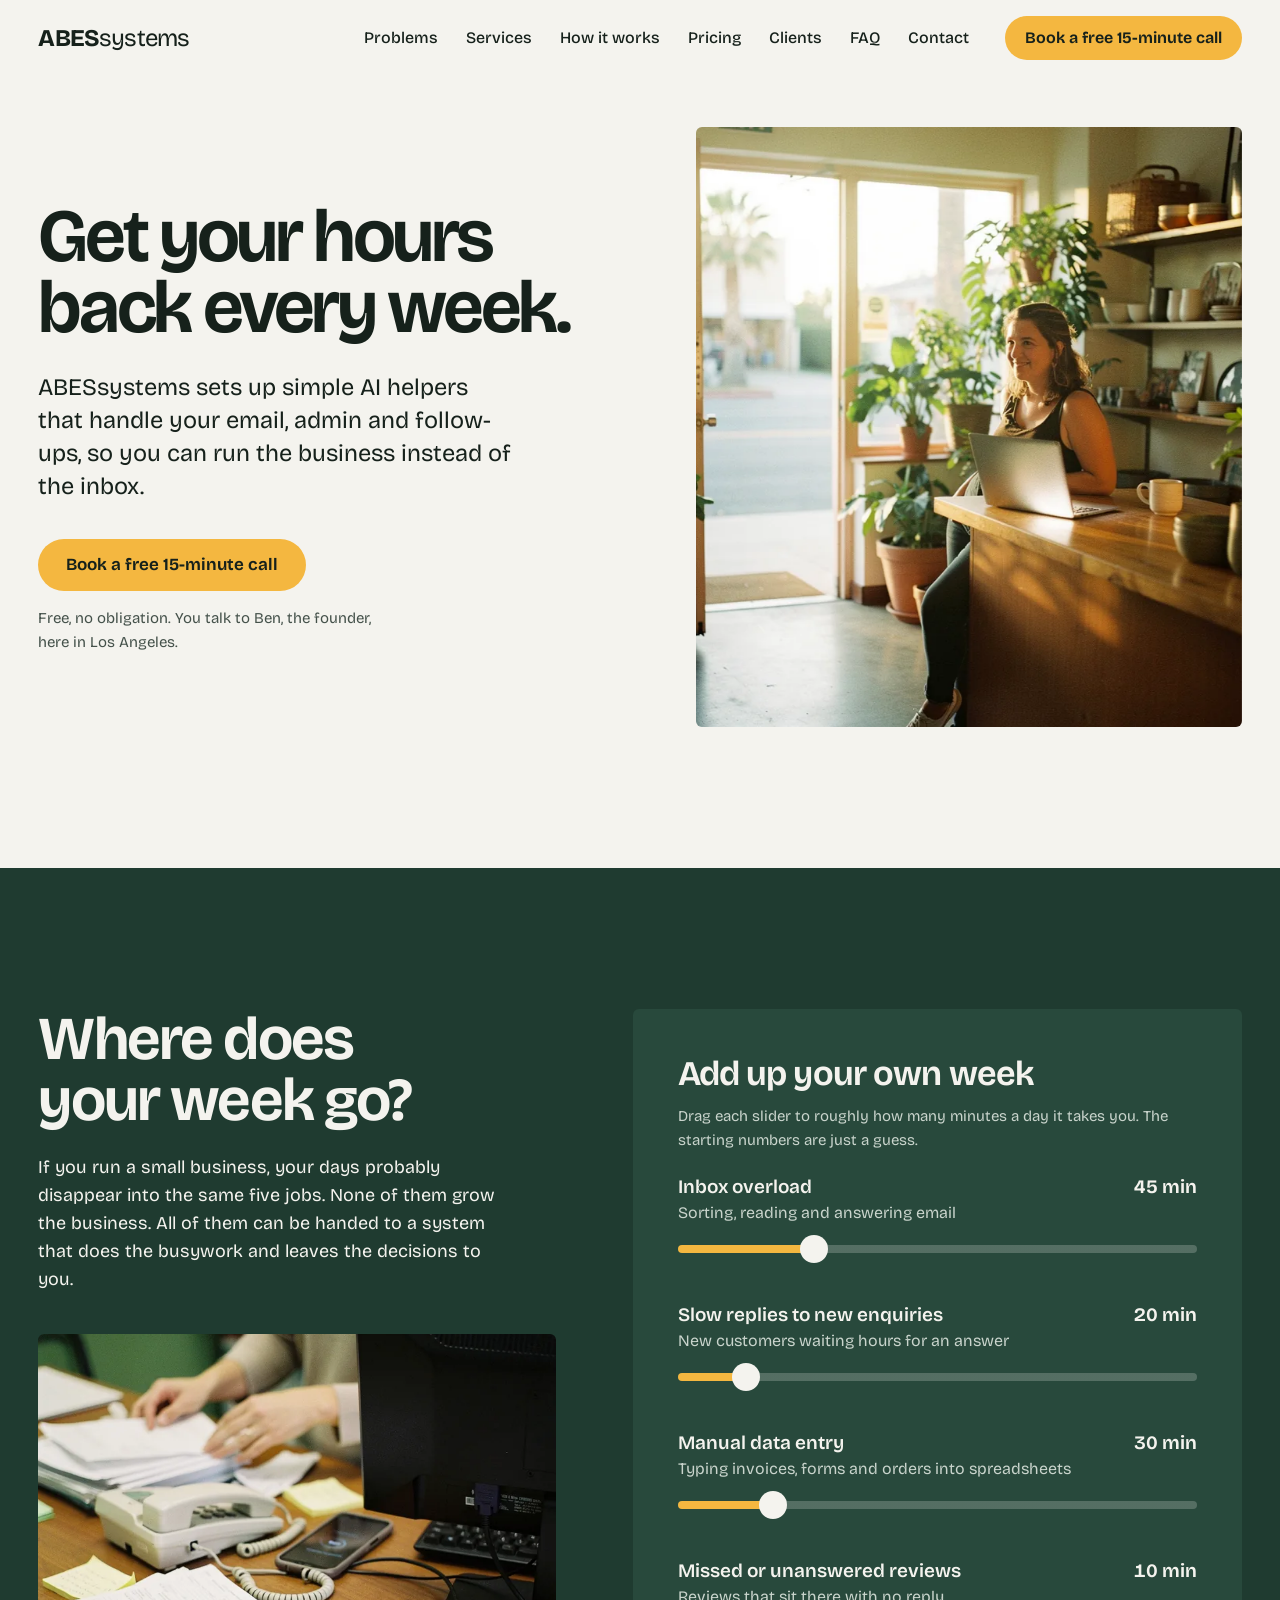
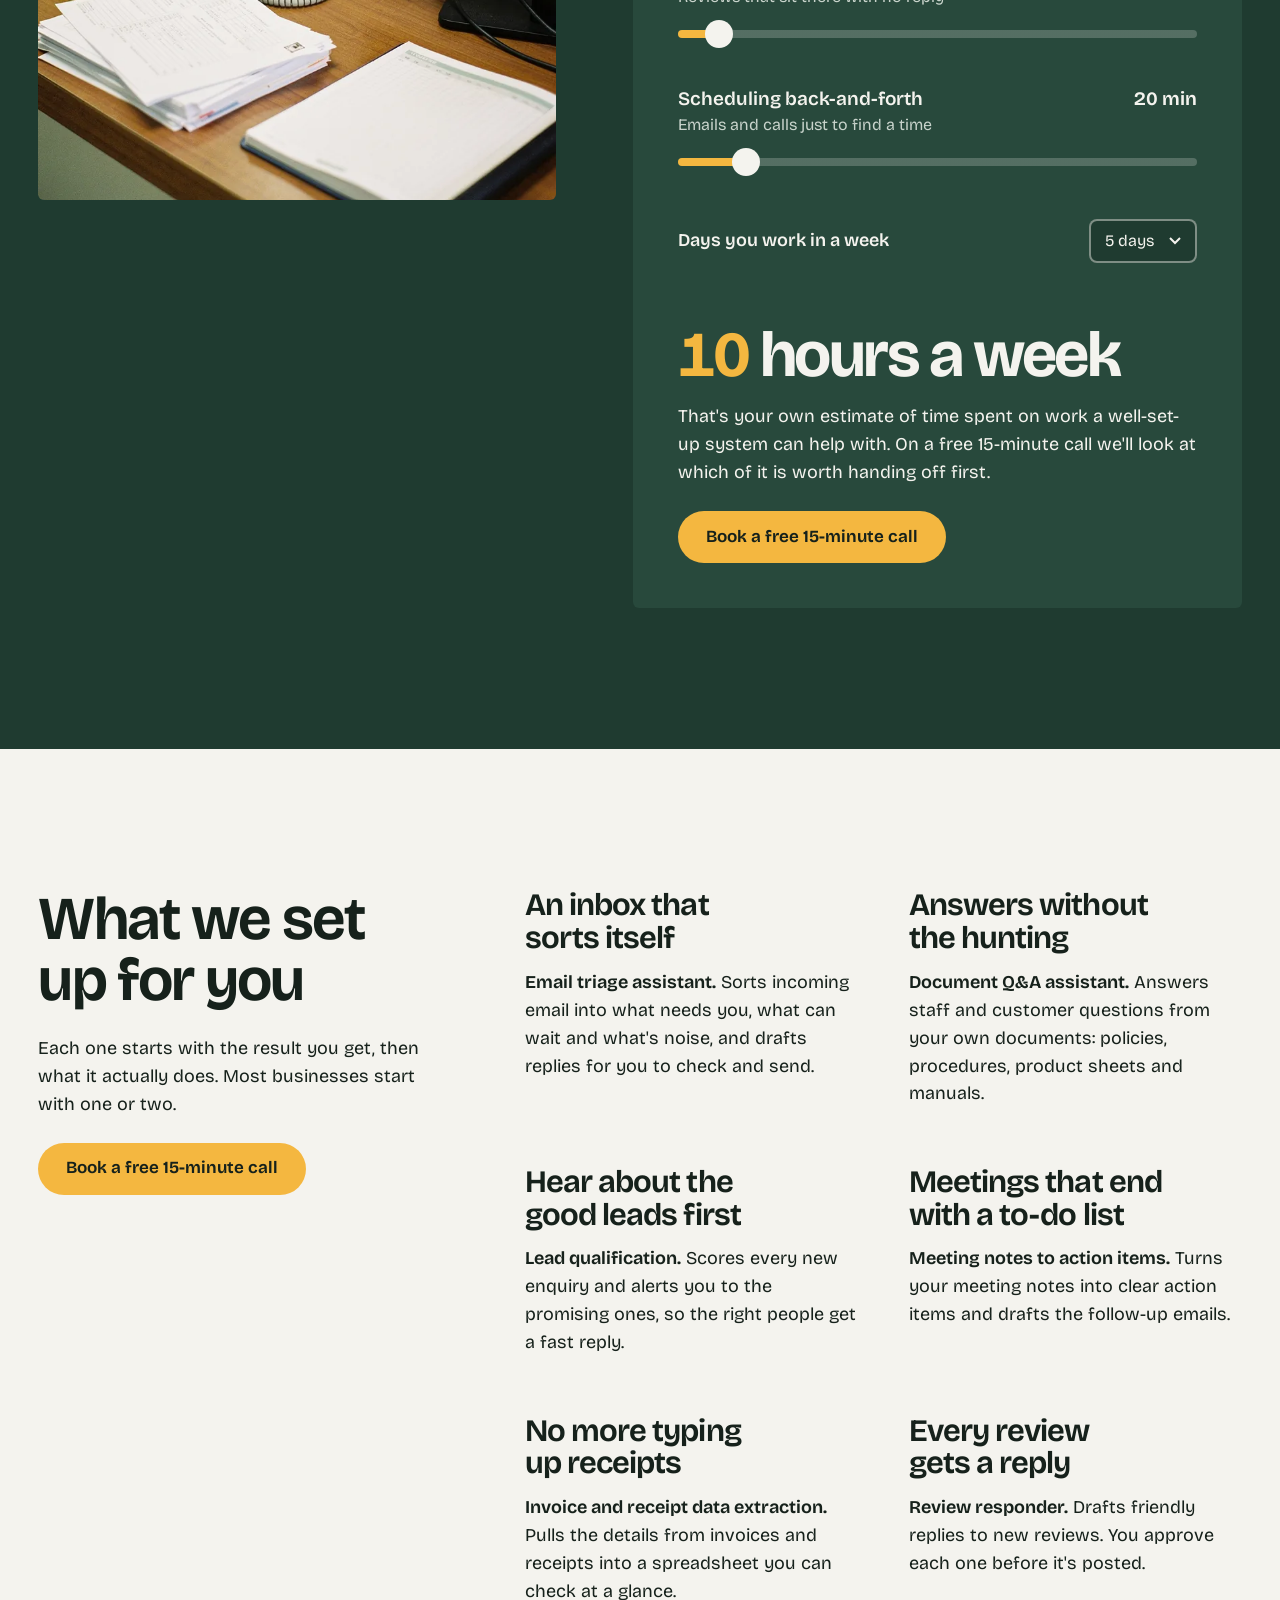
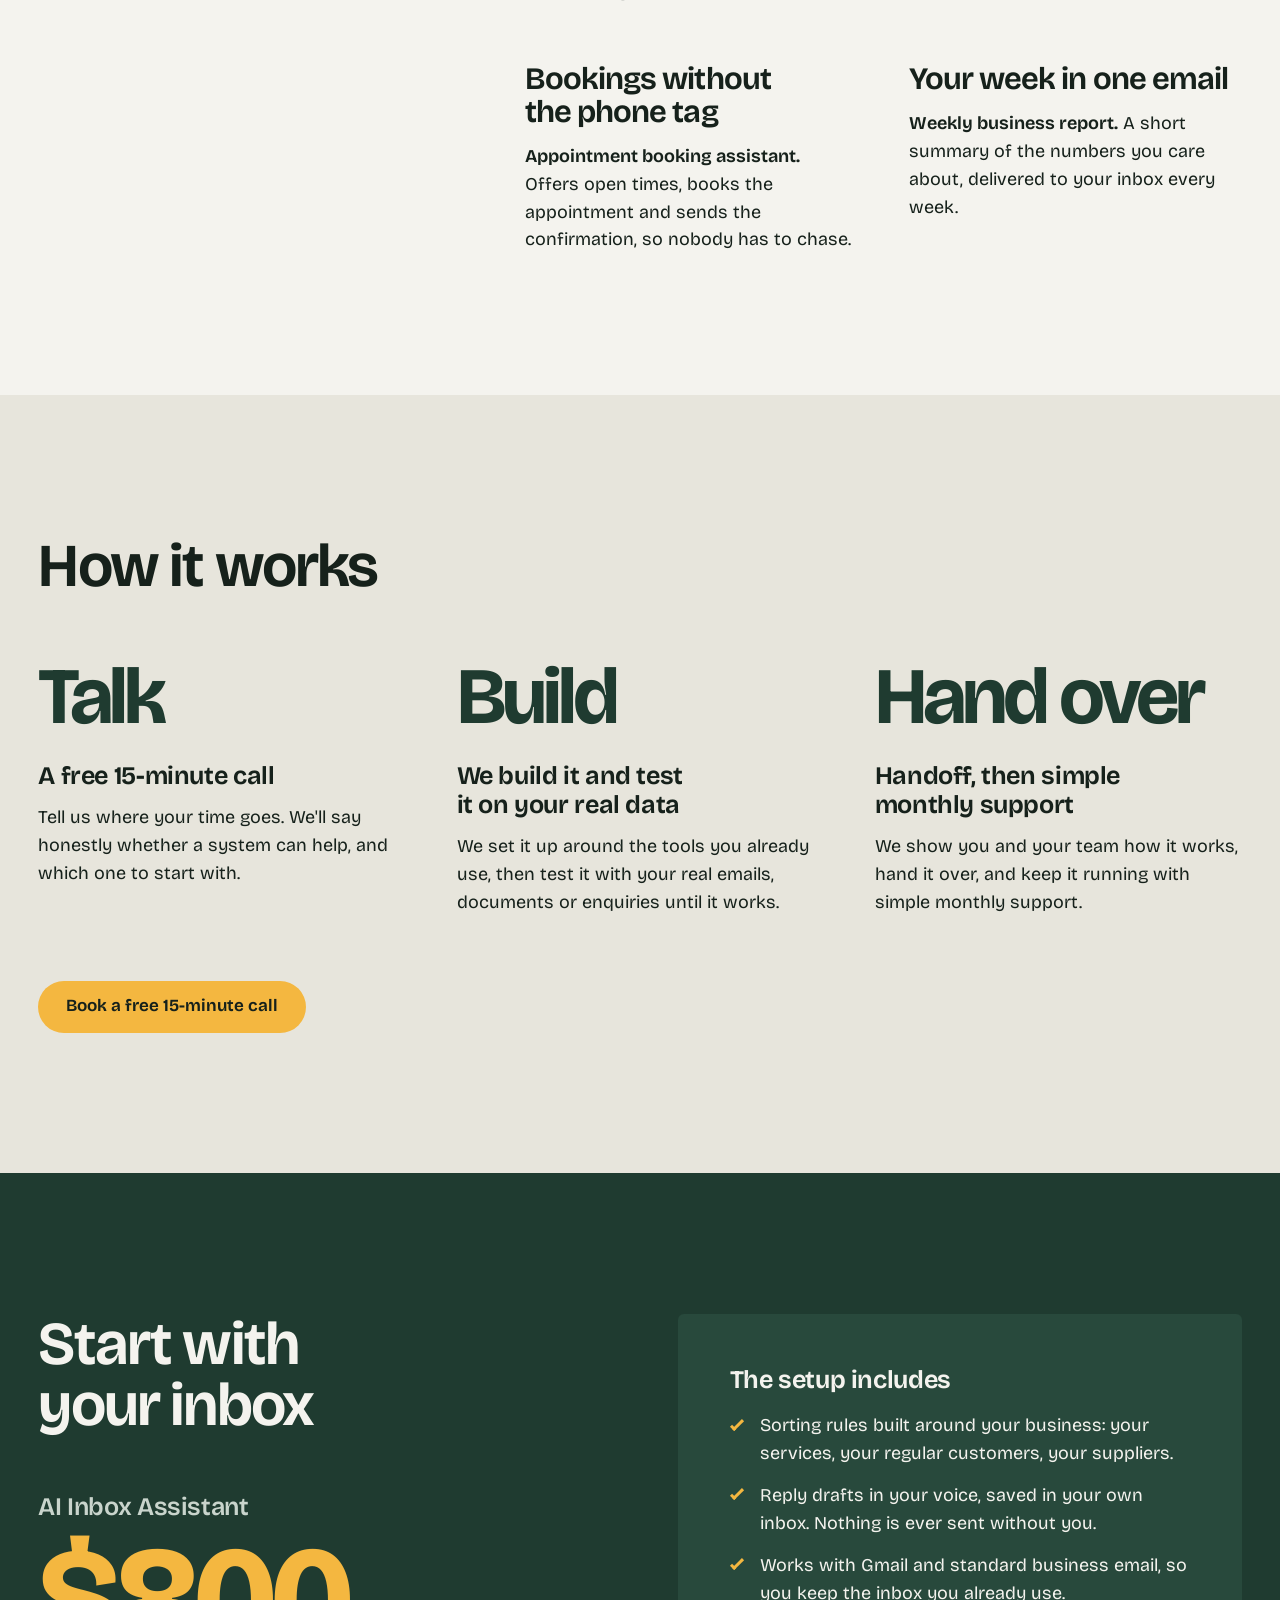
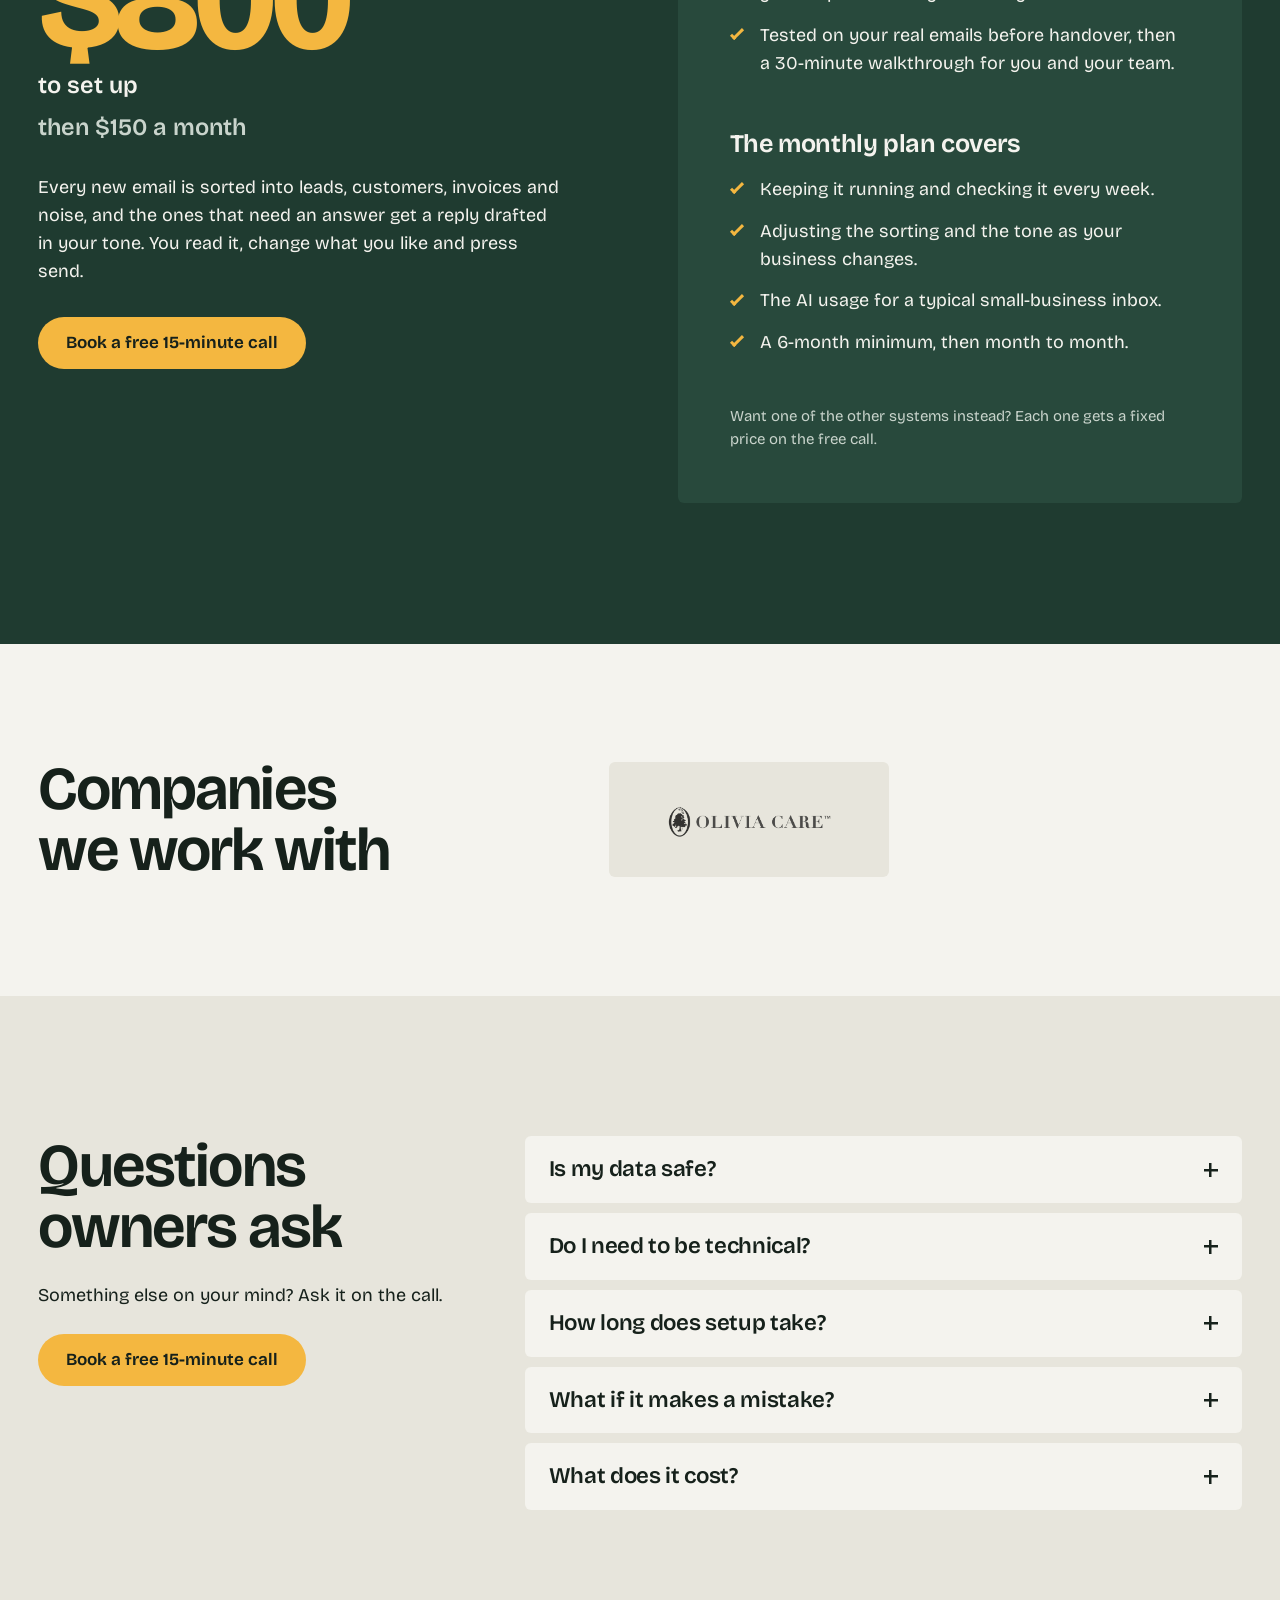
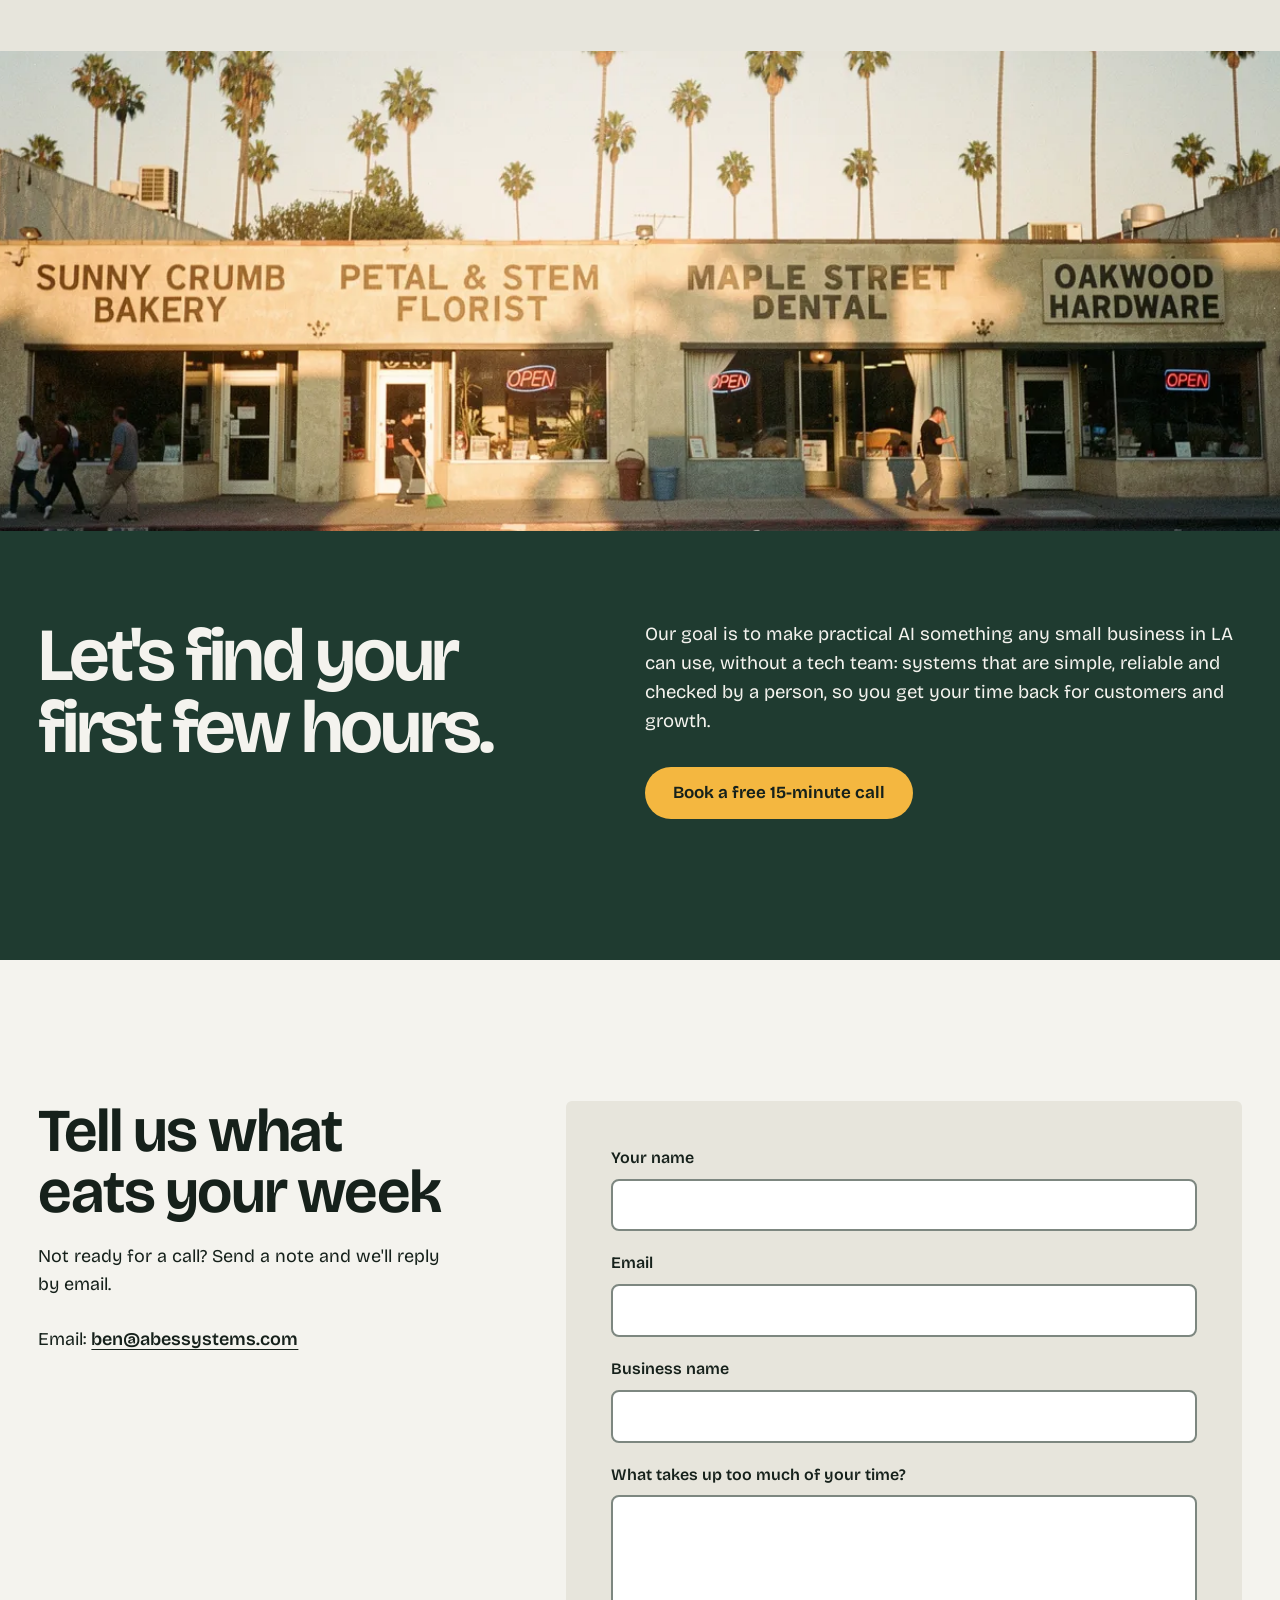
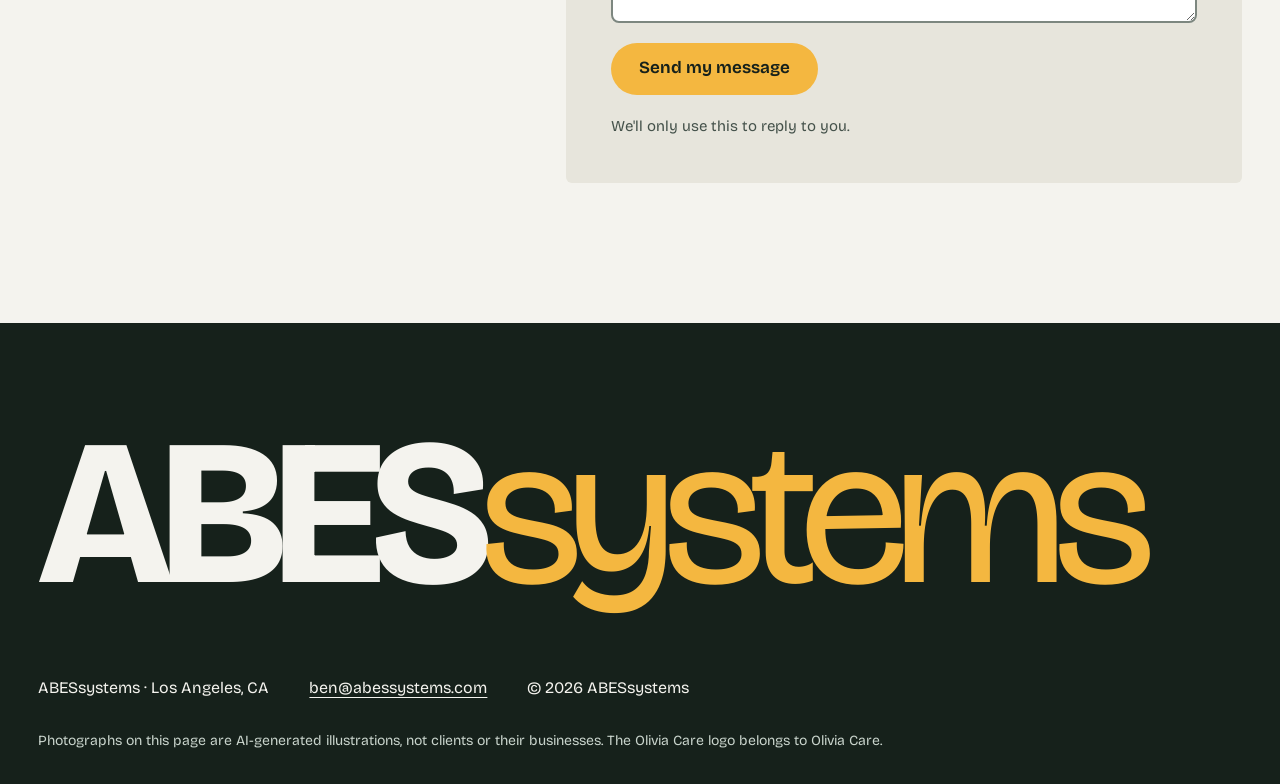
==== index.html @ 8a3ec806 "Pricing: $800 setup + $150/month, 6-month minimum (replaces cancel-any-time) Co-Authored-By: Claude " ====
<!doctype html>
<html lang="en">
<head>
  <meta charset="utf-8">
  <meta name="viewport" content="width=device-width, initial-scale=1">
  <title>ABESsystems | AI Systems for LA Small Businesses</title>
  <meta name="description" content="ABESsystems sets up practical AI systems that take email, admin, follow-ups and scheduling off your plate. Los Angeles. Book a free 15-minute call.">
  <link rel="canonical" href="https://abessystems.com/">
  <meta property="og:type" content="website">
  <meta property="og:site_name" content="ABESsystems">
  <meta property="og:title" content="ABESsystems | Get your hours back every week">
  <meta property="og:description" content="Practical AI systems for small LA businesses: email, admin, follow-ups and scheduling, handled. Book a free 15-minute call.">
  <meta property="og:url" content="https://abessystems.com/">
  <meta property="og:image" content="https://abessystems.com/images/hero-shop-owner.webp">
  <meta name="twitter:card" content="summary_large_image">
  <meta name="twitter:title" content="ABESsystems | Get your hours back every week">
  <meta name="twitter:description" content="Practical AI systems for small LA businesses. Book a free 15-minute call.">
  <meta name="theme-color" content="#1F3B30">
  <link rel="icon" href="favicon.svg" type="image/svg+xml">

  <script>document.documentElement.classList.add("js");</script>
  <link rel="preconnect" href="https://fonts.googleapis.com">
  <link rel="preconnect" href="https://fonts.gstatic.com" crossorigin>
  <link rel="stylesheet" href="https://fonts.googleapis.com/css2?family=Bricolage+Grotesque:opsz,wght@12..96,400..700&display=swap">
  <link rel="preload" as="image" href="images/hero-shop-owner.webp">
  <link rel="stylesheet" href="styles.css">
  <script src="script.js" defer></script>

  <!-- [OWNER: add analytics ID] Uncomment and replace G-XXXXXXXXXX with your Google Analytics 4 ID (or swap in Plausible).
       Booking-button clicks carry data-cta attributes you can track as conversions.
  <script async src="https://www.googletagmanager.com/gtag/js?id=G-XXXXXXXXXX"></script>
  <script>window.dataLayer=window.dataLayer||[];function gtag(){dataLayer.push(arguments);}gtag('js',new Date());gtag('config','G-XXXXXXXXXX');</script>
  -->

  <script type="application/ld+json">
  {
    "@context": "https://schema.org",
    "@graph": [
      {
        "@type": "ProfessionalService",
        "@id": "https://abessystems.com/#business",
        "name": "ABESsystems",
        "url": "https://abessystems.com/",
        "image": "https://abessystems.com/images/hero-shop-owner.webp",
        "description": "ABESsystems helps small businesses save time by setting up practical AI systems for email, admin, follow-ups, scheduling and data entry.",
        "foundingDate": "2026",
        "founder": { "@type": "Person", "name": "Ben Abesera" },
        "address": { "@type": "PostalAddress", "addressLocality": "Los Angeles", "addressRegion": "CA", "addressCountry": "US" },
        "areaServed": { "@type": "City", "name": "Los Angeles" }
      },
      {
        "@type": "WebSite",
        "name": "ABESsystems",
        "url": "https://abessystems.com/",
        "publisher": { "@id": "https://abessystems.com/#business" }
      },
      {
        "@type": "FAQPage",
        "mainEntity": [
          { "@type": "Question", "name": "Is my data safe?", "acceptedAnswer": { "@type": "Answer", "text": "Each system gets only the access it needs to do its job, and wherever possible it runs on accounts you own and control. Before anything goes live we walk you through exactly what it can see and do, and you can switch it off at any time." } },
          { "@type": "Question", "name": "Do I need to be technical?", "acceptedAnswer": { "@type": "Answer", "text": "No. If you can use email, you can use what we set up. We handle the technical side, show you and your team how it works, and stay on hand afterwards." } },
          { "@type": "Question", "name": "How long does setup take?", "acceptedAnswer": { "@type": "Answer", "text": "It depends on what you need, so you get a clear timeline on the free call. We start with one system that solves one real problem, so you see it working early instead of waiting on a big project." } },
          { "@type": "Question", "name": "What if it makes a mistake?", "acceptedAnswer": { "@type": "Answer", "text": "A human approves anything customer-facing. Replies, review responses and follow-ups are drafted for you or your team to check before they go out. Behind-the-scenes work is tested on your real data before handoff, and you can always see what the system did." } },
          { "@type": "Question", "name": "What does it cost?", "acceptedAnswer": { "@type": "Answer", "text": "The AI Inbox Assistant is $800 to set up and $150 a month (6-month minimum), with AI usage for a typical inbox included. The other systems each get a fixed price on the free call." } }
        ]
      }
    ]
  }
  </script>
</head>
<body>
  <a class="skip" href="#main">Skip to content</a>

  <header class="bar" id="top">
    <div class="bar__inner wrap">
      <a class="wordmark" href="#top" aria-label="ABESsystems, back to top">
        <span class="wordmark__abes">ABES</span><span class="wordmark__systems">systems</span>
      </a>
      <nav class="nav" aria-label="Main">
        <button class="nav__toggle" type="button" aria-expanded="false" aria-controls="nav-list">Menu</button>
        <ul class="nav__list" id="nav-list">
          <li><a href="#week">Problems</a></li>
          <li><a href="#services">Services</a></li>
          <li><a href="#how">How it works</a></li>
          <li><a href="#pricing">Pricing</a></li>
          <li><a href="#clients">Clients</a></li>
          <li><a href="#faq">FAQ</a></li>
          <li><a href="#contact">Contact</a></li>
        </ul>
      </nav>
      <a class="btn btn--small" href="https://calendly.com/ben-abessystems/fit-call" data-cta="book-call-header" aria-label="Book a free 15-minute call">
        <span class="hide-sm">Book a free 15-minute call</span><span class="show-sm">Book a call</span>
      </a>
    </div>
  </header>

  <main id="main">

    <!-- 1. HERO -->
    <section class="hero" aria-labelledby="hero-title">
      <div class="hero__inner wrap">
        <div class="hero__text">
          <h1 id="hero-title" class="reveal">Get your hours back every week.</h1>
          <p class="hero__lede reveal">ABESsystems sets up simple AI helpers that handle your email, admin and follow-ups, so you can run the business instead of the inbox.</p>
          <div class="hero__actions reveal">
            <a class="btn" href="https://calendly.com/ben-abessystems/fit-call" data-cta="book-call-hero">Book a free 15-minute call</a>
            <p class="hero__note">Free, no obligation. You talk to Ben, the founder, here in Los Angeles.</p>
          </div>
        </div>
        <figure class="hero__media reveal">
          <img src="images/hero-shop-owner.webp" width="1024" height="768"
               alt="A smiling shop owner at the counter of her plant shop in late-afternoon light, working on an open laptop"
               fetchpriority="high">
        </figure>
      </div>
    </section>

    <!-- 2. PROBLEMS WE SOLVE + WEEK CALCULATOR -->
    <section class="week field" id="week" aria-labelledby="week-title">
      <div class="wrap week__grid">
        <div class="week__intro">
          <h2 id="week-title" class="reveal">Where does your week go?</h2>
          <p class="reveal">If you run a small business, your days probably disappear into the same five jobs. None of them grow the business. All of them can be handed to a system that does the busywork and leaves the decisions to you.</p>
          <figure class="week__photo reveal">
            <img src="images/clinic-front-desk.webp" width="768" height="1024" loading="lazy"
                 alt="A busy clinic front desk with paper forms, sticky notes, a phone and an appointment book">
          </figure>
        </div>

        <form class="calc reveal" id="calc" aria-labelledby="calc-title" onsubmit="return false">
          <h3 id="calc-title" class="calc__title">Add up your own week</h3>
          <p class="calc__help">Drag each slider to roughly how many minutes a day it takes you. The starting numbers are just a guess.</p>

          <div class="calc__row">
            <div class="calc__label">
              <label for="p-inbox"><strong>Inbox overload</strong> Sorting, reading and answering email</label>
              <output for="p-inbox" class="calc__val" data-for="p-inbox">45 min</output>
            </div>
            <input type="range" id="p-inbox" min="0" max="180" step="5" value="45">
          </div>
          <div class="calc__row">
            <div class="calc__label">
              <label for="p-leads"><strong>Slow replies to new enquiries</strong> New customers waiting hours for an answer</label>
              <output for="p-leads" class="calc__val" data-for="p-leads">20 min</output>
            </div>
            <input type="range" id="p-leads" min="0" max="180" step="5" value="20">
          </div>
          <div class="calc__row">
            <div class="calc__label">
              <label for="p-data"><strong>Manual data entry</strong> Typing invoices, forms and orders into spreadsheets</label>
              <output for="p-data" class="calc__val" data-for="p-data">30 min</output>
            </div>
            <input type="range" id="p-data" min="0" max="180" step="5" value="30">
          </div>
          <div class="calc__row">
            <div class="calc__label">
              <label for="p-reviews"><strong>Missed or unanswered reviews</strong> Reviews that sit there with no reply</label>
              <output for="p-reviews" class="calc__val" data-for="p-reviews">10 min</output>
            </div>
            <input type="range" id="p-reviews" min="0" max="180" step="5" value="10">
          </div>
          <div class="calc__row">
            <div class="calc__label">
              <label for="p-sched"><strong>Scheduling back-and-forth</strong> Emails and calls just to find a time</label>
              <output for="p-sched" class="calc__val" data-for="p-sched">20 min</output>
            </div>
            <input type="range" id="p-sched" min="0" max="180" step="5" value="20">
          </div>

          <div class="calc__days">
            <label for="p-days">Days you work in a week</label>
            <select id="p-days">
              <option value="5" selected>5 days</option>
              <option value="6">6 days</option>
              <option value="7">7 days</option>
            </select>
          </div>

          <div class="calc__result" aria-live="polite">
            <p class="calc__total"><span id="calc-hours">10.4</span> hours a week</p>
            <p class="calc__sum">That's your own estimate of time spent on work a well-set-up system can help with. On a free 15-minute call we'll look at which of it is worth handing off first.</p>
            <a class="btn" href="https://calendly.com/ben-abessystems/fit-call" data-cta="book-call-calculator">Book a free 15-minute call</a>
          </div>
        </form>
      </div>
    </section>

    <!-- 3. SERVICES -->
    <section class="services" id="services" aria-labelledby="services-title">
      <div class="wrap services__grid">
        <div class="services__side">
          <h2 id="services-title" class="reveal">What we set up for you</h2>
          <p class="reveal">Each one starts with the result you get, then what it actually does. Most businesses start with one or two.</p>
          <a class="btn reveal" href="https://calendly.com/ben-abessystems/fit-call" data-cta="book-call-services">Book a free 15-minute call</a>
        </div>
        <ul class="services__list">
          <li class="svc reveal">
            <h3>An inbox that sorts itself</h3>
            <p><strong>Email triage assistant.</strong> Sorts incoming email into what needs you, what can wait and what's noise, and drafts replies for you to check and send.</p>
          </li>
          <li class="svc reveal">
            <h3>Answers without the hunting</h3>
            <p><strong>Document Q&amp;A assistant.</strong> Answers staff and customer questions from your own documents: policies, procedures, product sheets and manuals.</p>
          </li>
          <li class="svc reveal">
            <h3>Hear about the good leads first</h3>
            <p><strong>Lead qualification.</strong> Scores every new enquiry and alerts you to the promising ones, so the right people get a fast reply.</p>
          </li>
          <li class="svc reveal">
            <h3>Meetings that end with a to-do list</h3>
            <p><strong>Meeting notes to action items.</strong> Turns your meeting notes into clear action items and drafts the follow-up emails.</p>
          </li>
          <li class="svc reveal">
            <h3>No more typing up receipts</h3>
            <p><strong>Invoice and receipt data extraction.</strong> Pulls the details from invoices and receipts into a spreadsheet you can check at a glance.</p>
          </li>
          <li class="svc reveal">
            <h3>Every review gets a reply</h3>
            <p><strong>Review responder.</strong> Drafts friendly replies to new reviews. You approve each one before it's posted.</p>
          </li>
          <li class="svc reveal">
            <h3>Bookings without the phone tag</h3>
            <p><strong>Appointment booking assistant.</strong> Offers open times, books the appointment and sends the confirmation, so nobody has to chase.</p>
          </li>
          <li class="svc reveal">
            <h3>Your week in one email</h3>
            <p><strong>Weekly business report.</strong> A short summary of the numbers you care about, delivered to your inbox every week.</p>
          </li>
        </ul>
      </div>
    </section>

    <!-- 4. HOW IT WORKS -->
    <section class="how tone" id="how" aria-labelledby="how-title">
      <div class="wrap">
        <h2 id="how-title" class="reveal">How it works</h2>
        <ol class="how__steps">
          <li class="step reveal">
            <p class="step__word" aria-hidden="true">Talk</p>
            <h3>A free 15-minute call</h3>
            <p>Tell us where your time goes. We'll say honestly whether a system can help, and which one to start with.</p>
          </li>
          <li class="step reveal">
            <p class="step__word" aria-hidden="true">Build</p>
            <h3>We build it and test it on your real data</h3>
            <p>We set it up around the tools you already use, then test it with your real emails, documents or enquiries until it works.</p>
          </li>
          <li class="step reveal">
            <p class="step__word" aria-hidden="true">Hand over</p>
            <h3>Handoff, then simple monthly support</h3>
            <p>We show you and your team how it works, hand it over, and keep it running with simple monthly support.</p>
          </li>
        </ol>
        <a class="btn reveal" href="https://calendly.com/ben-abessystems/fit-call" data-cta="book-call-how">Book a free 15-minute call</a>
      </div>
    </section>

    <!-- 4b. OFFER: the first fixed-price system -->
    <section class="offer field" id="pricing" aria-labelledby="offer-title">
      <div class="wrap offer__grid">
        <div class="offer__price">
          <h2 id="offer-title" class="reveal">Start with your inbox</h2>
          <p class="offer__name reveal">AI Inbox Assistant</p>
          <p class="offer__amount reveal"><span>$800</span> to set up</p>
          <p class="offer__monthly reveal">then $150 a month</p>
          <p class="offer__lead reveal">Every new email is sorted into leads, customers, invoices and noise, and the ones that need an answer get a reply drafted in your tone. You read it, change what you like and press send.</p>
          <a class="btn reveal" href="https://calendly.com/ben-abessystems/fit-call" data-cta="book-call-offer">Book a free 15-minute call</a>
        </div>
        <div class="offer__detail">
          <h3 class="reveal">The setup includes</h3>
          <ul class="offer__list">
            <li class="reveal">Sorting rules built around your business: your services, your regular customers, your suppliers.</li>
            <li class="reveal">Reply drafts in your voice, saved in your own inbox. Nothing is ever sent without you.</li>
            <li class="reveal">Works with Gmail and standard business email, so you keep the inbox you already use.</li>
            <li class="reveal">Tested on your real emails before handover, then a 30-minute walkthrough for you and your team.</li>
          </ul>
          <h3 class="reveal">The monthly plan covers</h3>
          <ul class="offer__list">
            <li class="reveal">Keeping it running and checking it every week.</li>
            <li class="reveal">Adjusting the sorting and the tone as your business changes.</li>
            <li class="reveal">The AI usage for a typical small-business inbox.</li>
            <li class="reveal">A 6-month minimum, then month to month.</li>
          </ul>
          <p class="offer__note reveal">Want one of the other systems instead? Each one gets a fixed price on the free call.</p>
        </div>
      </div>
    </section>

    <!-- 5. COMPANIES WE WORK WITH: logo strip.
         To add a company, copy the <li class="logos__item"> block: link to their site, logo in images/,
         alt = company name, width/height = the file's real pixel size. -->
    <section class="clients" id="clients" aria-labelledby="clients-title">
      <div class="wrap clients__grid">
        <h2 id="clients-title" class="reveal">Companies we work with</h2>
        <ul class="logos" aria-labelledby="clients-title">
          <li class="logos__item reveal">
            <a class="logo" href="https://oliviacare.com" rel="noopener" data-cta="client-oliviacare">
              <img src="images/olivia-care-logo.png" width="1215" height="282" alt="Olivia Care" loading="lazy">
            </a>
          </li>
        </ul>
      </div>
    </section>

    <!-- 6. FAQ -->
    <section class="faq tone" id="faq" aria-labelledby="faq-title">
      <div class="wrap faq__grid">
        <div class="faq__side">
          <h2 id="faq-title" class="reveal">Questions owners ask</h2>
          <p class="reveal">Something else on your mind? Ask it on the call.</p>
          <a class="btn reveal" href="https://calendly.com/ben-abessystems/fit-call" data-cta="book-call-faq">Book a free 15-minute call</a>
        </div>
        <div class="faq__list">
          <details class="qa reveal">
            <summary>Is my data safe?</summary>
            <p>Each system gets only the access it needs to do its job, and wherever possible it runs on accounts you own and control. Before anything goes live we walk you through exactly what it can see and do, and you can switch it off at any time.</p>
          </details>
          <details class="qa reveal">
            <summary>Do I need to be technical?</summary>
            <p>No. If you can use email, you can use what we set up. We handle the technical side, show you and your team how it works, and stay on hand afterwards.</p>
          </details>
          <details class="qa reveal">
            <summary>How long does setup take?</summary>
            <p>It depends on what you need, so you get a clear timeline on the free call. We start with one system that solves one real problem, so you see it working early instead of waiting on a big project.</p>
          </details>
          <details class="qa reveal">
            <summary>What if it makes a mistake?</summary>
            <p>A human approves anything customer-facing. Replies, review responses and follow-ups are drafted for you or your team to check before they go out. Behind-the-scenes work is tested on your real data before handoff, and you can always see what the system did.</p>
          </details>
          <details class="qa reveal">
            <summary>What does it cost?</summary>
            <p>The AI Inbox Assistant is $800 to set up and $150 a month (6-month minimum), with AI usage for a typical inbox included. The other systems each get a fixed price on the free call, once we know what you need.</p>
          </details>
        </div>
      </div>
    </section>

    <!-- 7. FINAL CALL TO ACTION -->
    <section class="final field" aria-labelledby="final-title">
      <figure class="final__media">
        <img src="images/la-street.webp" width="1280" height="720" loading="lazy"
             alt="A Los Angeles street of small independent shops at golden hour, a bakery, a florist, a dental office and a hardware store, under tall palm trees">
      </figure>
      <div class="wrap final__inner">
        <h2 id="final-title" class="reveal">Let's find your first few hours.</h2>
        <div class="final__body reveal">
          <p>Our goal is to make practical AI something any small business in LA can use, without a tech team: systems that are simple, reliable and checked by a person, so you get your time back for customers and growth.</p>
          <a class="btn" href="https://calendly.com/ben-abessystems/fit-call" data-cta="book-call-final">Book a free 15-minute call</a>
        </div>
      </div>
    </section>

    <!-- CONTACT -->
    <section class="contact" id="contact" aria-labelledby="contact-title">
      <div class="wrap contact__grid">
        <div class="contact__side">
          <h2 id="contact-title" class="reveal">Tell us what eats your week</h2>
          <p class="reveal">Not ready for a call? Send a note and we'll reply by email.</p>
          <p class="reveal contact__email">Email: <a class="tap" href="mailto:ben@abessystems.com" data-cta="email-contact">ben@abessystems.com</a></p>
        </div>

        <div class="contact__panel">
          <!-- Form posts to Formspree (https://formspree.io/f/moeebyba) via script.js; submissions arrive at ben@abessystems.com. -->
          <form class="form reveal" id="contact-form" novalidate>
            <div class="field-row">
              <label for="f-name">Your name</label>
              <input id="f-name" name="name" type="text" autocomplete="name" required aria-describedby="f-name-err">
              <p class="err" id="f-name-err" hidden></p>
            </div>
            <div class="field-row">
              <label for="f-email">Email</label>
              <input id="f-email" name="email" type="email" autocomplete="email" required aria-describedby="f-email-err">
              <p class="err" id="f-email-err" hidden></p>
            </div>
            <div class="field-row">
              <label for="f-biz">Business name</label>
              <input id="f-biz" name="business" type="text" autocomplete="organization" required aria-describedby="f-biz-err">
              <p class="err" id="f-biz-err" hidden></p>
            </div>
            <div class="field-row">
              <label for="f-time">What takes up too much of your time?</label>
              <textarea id="f-time" name="time" rows="4" required aria-describedby="f-time-err"></textarea>
              <p class="err" id="f-time-err" hidden></p>
            </div>
            <div class="hp" aria-hidden="true">
              <label for="f-website">Leave this empty</label>
              <input id="f-website" name="website" type="text" tabindex="-1" autocomplete="off">
            </div>
            <button class="btn" type="submit">Send my message</button>
            <p class="err form__error" id="form-send-err" role="alert" tabindex="-1" hidden>Sorry, that didn't send. Please email us at <a href="mailto:ben@abessystems.com">ben@abessystems.com</a> instead.</p>
            <p class="form__privacy">We'll only use this to reply to you.</p>
          </form>
          <div class="form-success" id="form-success" tabindex="-1" role="status" hidden>
            <h3>Thanks, <span id="success-name">there</span>. Got it.</h3>
            <p>We'll read what you sent and reply by email. Prefer to talk it through now?</p>
            <a class="btn" href="https://calendly.com/ben-abessystems/fit-call" data-cta="book-call-form-success">Book a free 15-minute call</a>
          </div>
        </div>
      </div>
    </section>
  </main>

  <footer class="footer">
    <div class="wrap">
      <p class="footer__mark" aria-hidden="true"><span class="wordmark__abes">ABES</span><span class="wordmark__systems">systems</span></p>
      <div class="footer__row">
        <p>ABESsystems · Los Angeles, CA</p>
        <p><a class="tap" href="mailto:ben@abessystems.com" data-cta="email-footer">ben@abessystems.com</a></p>
        <p>© <span id="year">2026</span> ABESsystems</p>
      </div>
      <p class="footer__credit">Photographs on this page are AI-generated illustrations, not clients or their businesses. The Olivia Care logo belongs to Olivia Care.</p>
    </div>
  </footer>
</body>
</html>
---- styles.css ----
/* ABESsystems: tokens */
:root {
  --ground: #F4F3EE;
  --tone: #E7E5DC;
  --tone-2: #DCDACF;
  --ink: #16211B;
  --ink-2: #44514A;
  --field: #1F3B30;
  --field-2: #28493C;
  --on-field: #F4F3EE;
  --on-field-2: #C9D4CC;
  --accent: #F4B740;
  --accent-press: #E3A42A;

  --font: "Bricolage Grotesque", ui-sans-serif, system-ui, -apple-system, "Segoe UI", sans-serif;
  --t-body: 1.125rem;
  --t-small: 0.9375rem;
  --t-h3: clamp(1.3rem, 1.1rem + 0.6vw, 1.6rem);
  --t-h2: clamp(2.1rem, 1.4rem + 3vw, 4rem);
  --t-h1: clamp(2.5rem, 1rem + 4.6vw, 5.2rem);

  --margin: clamp(16px, 3vw, 40px);
  --max: 1360px;
  --section: clamp(88px, 11vw, 176px);
  --radius: 999px;
  --ease: cubic-bezier(.2, .7, .2, 1);
}

*, *::before, *::after { box-sizing: border-box; }
[hidden] { display: none !important; }
html { -webkit-text-size-adjust: 100%; scroll-behavior: smooth; scroll-padding-top: 84px; }
body {
  margin: 0;
  background: var(--ground);
  color: var(--ink);
  font-family: var(--font);
  font-size: var(--t-body);
  line-height: 1.55;
  font-optical-sizing: auto;
  -webkit-font-smoothing: antialiased;
}
img { display: block; max-width: 100%; height: auto; }
h1, h2, h3 { margin: 0; font-weight: 650; letter-spacing: -0.03em; line-height: 1; text-wrap: balance; }
h3 { font-size: var(--t-h3); letter-spacing: -0.015em; line-height: 1.15; }
p { margin: 0; }
a { color: inherit; }
ul, ol { margin: 0; padding: 0; list-style: none; }
figure { margin: 0; }
::selection { background: var(--accent); color: var(--ink); }
:focus-visible { outline: 3px solid var(--accent); outline-offset: 3px; border-radius: 4px; }
.how :focus-visible, .faq :focus-visible, .contact :focus-visible, .services :focus-visible, .hero :focus-visible, .bar :focus-visible, .clients :focus-visible { outline-color: var(--field); }

.wrap { width: 100%; max-width: var(--max); margin: 0 auto; padding: 0 var(--margin); }
.field { background: var(--field); color: var(--on-field); }
.tone { background: var(--tone); }

.skip {
  position: absolute; left: 12px; top: -60px; z-index: 100;
  background: var(--ink); color: var(--ground); padding: 12px 16px; border-radius: 8px;
  text-decoration: none; font-weight: 600;
}
.skip:focus { top: 12px; }

/* Buttons */
.btn {
  display: inline-flex; align-items: center; justify-content: center;
  min-height: 52px; padding: 14px 28px;
  background: var(--accent); color: var(--ink);
  font: inherit; font-weight: 650; font-size: 1.0625rem; line-height: 1.1;
  text-decoration: none; text-align: center;
  border: 0; border-radius: var(--radius); cursor: pointer;
  transition: transform .18s var(--ease), background-color .18s var(--ease);
}
.btn:hover { background: var(--accent-press); transform: translateY(-2px); }
.btn:active { transform: translateY(0) scale(.98); }
.btn--small { min-height: 44px; padding: 10px 20px; font-size: 1rem; white-space: nowrap; flex: none; }
.show-sm { display: none; }

.tap { display: inline-flex; align-items: center; min-height: 44px; }

/* Header */
.bar { position: sticky; top: 0; z-index: 50; background: var(--ground); }
.bar__inner { display: flex; align-items: center; gap: 24px; min-height: 76px; }
.wordmark {
  display: inline-flex; align-items: center; min-height: 44px; flex: none;
  text-decoration: none; font-size: 1.5rem; letter-spacing: -0.035em; line-height: 1;
}
.wordmark__abes { font-weight: 750; }
.wordmark__systems { font-weight: 400; }
.nav { margin-left: auto; }
.nav__list { display: flex; gap: 4px; }
.nav__list a {
  display: inline-flex; align-items: center; min-height: 44px; padding: 0 12px;
  text-decoration: none; font-weight: 500; font-size: 1rem; border-radius: 8px;
  transition: background-color .18s var(--ease);
}
.nav__list a:hover { background: var(--tone); }
.nav__toggle { display: none; }

/* Hero */
.hero { padding: clamp(24px, 4vw, 56px) 0 var(--section); }
.hero__inner { display: grid; grid-template-columns: minmax(0, 1.1fr) minmax(0, 1fr); gap: clamp(32px, 4.5vw, 72px); align-items: center; }
.hero h1 { font-size: var(--t-h1); line-height: .95; letter-spacing: -0.045em; }
.hero__lede { margin-top: 28px; font-size: clamp(1.2rem, 1rem + .6vw, 1.5rem); line-height: 1.4; max-width: 32ch; }
.hero__actions { margin-top: 36px; display: grid; gap: 16px; justify-items: start; }
.hero__note { font-size: var(--t-small); color: var(--ink-2); max-width: 34ch; }
.hero__media { overflow: hidden; border-radius: 6px; aspect-ratio: 4 / 4.4; }
.hero__media img { width: 100%; height: 100%; object-fit: cover; object-position: 60% 50%; }

/* Week / problems */
.week { padding: var(--section) 0; }
.week__grid { display: grid; grid-template-columns: minmax(0, .85fr) minmax(0, 1fr); gap: clamp(40px, 6vw, 112px); align-items: start; }
.week__intro { position: sticky; top: 112px; }
.week h2 { font-size: var(--t-h2); }
.week__intro > p { margin-top: 24px; max-width: 40ch; color: var(--on-field); }
.week__photo { margin-top: 40px; overflow: hidden; border-radius: 6px; aspect-ratio: 4 / 3.6; max-width: 540px; }
.week__photo img { width: 100%; height: 100%; object-fit: cover; }

.calc { background: var(--field-2); border-radius: 6px; padding: clamp(20px, 3.5vw, 48px); margin: 0; }
.calc__title { font-size: clamp(1.6rem, 1.2rem + 1.2vw, 2.2rem); letter-spacing: -0.025em; }
.calc__help { margin-top: 12px; color: var(--on-field-2); font-size: var(--t-small); }
.calc__row { margin-top: 22px; }
.calc__label { display: flex; justify-content: space-between; gap: 16px; align-items: flex-start; }
.calc__label label { font-size: 1rem; color: var(--on-field-2); line-height: 1.35; }
.calc__label strong { display: block; color: var(--on-field); font-size: 1.1875rem; font-weight: 600; margin-bottom: 2px; }
.calc__val { flex: none; font-weight: 650; font-size: 1.1875rem; line-height: 1.35; font-variant-numeric: tabular-nums; }

/* Range: a form control, so it keeps a filled track (hard stop, not a blend) */
input[type="range"] {
  -webkit-appearance: none; appearance: none;
  width: 100%; height: 44px; margin: 4px 0 0; background: transparent; cursor: pointer;
  --fill: 25%;
}
input[type="range"]::-webkit-slider-runnable-track {
  height: 8px; border-radius: 99px;
  background: linear-gradient(to right, var(--accent) 0 var(--fill), rgba(244,243,238,.22) var(--fill) 100%);
}
input[type="range"]::-moz-range-track { height: 8px; border-radius: 99px; background: rgba(244,243,238,.22); }
input[type="range"]::-moz-range-progress { height: 8px; border-radius: 99px; background: var(--accent); }
input[type="range"]::-webkit-slider-thumb {
  -webkit-appearance: none; appearance: none;
  width: 28px; height: 28px; margin-top: -10px; border-radius: 50%;
  background: var(--on-field); border: 0; transition: transform .15s var(--ease);
}
input[type="range"]::-moz-range-thumb { width: 28px; height: 28px; border-radius: 50%; background: var(--on-field); border: 0; }
input[type="range"]:hover::-webkit-slider-thumb { transform: scale(1.08); }
input[type="range"]:active::-webkit-slider-thumb { transform: scale(1.18); }
input[type="range"]:focus-visible { outline-offset: 0; }

.calc__days { margin-top: 26px; display: flex; align-items: center; justify-content: space-between; gap: 16px; }
.calc__days label { font-weight: 600; }
.calc__days select {
  font: inherit; font-size: 1rem; min-height: 44px; padding: 8px 40px 8px 14px;
  background: var(--field); color: var(--on-field); border: 2px solid rgba(244,243,238,.45); border-radius: 8px;
  -webkit-appearance: none; appearance: none; cursor: pointer;
  background-image: url("data:image/svg+xml,%3Csvg xmlns='http://www.w3.org/2000/svg' width='12' height='8' viewBox='0 0 12 8'%3E%3Cpath d='M1 1l5 5 5-5' fill='none' stroke='%23F4F3EE' stroke-width='2'/%3E%3C/svg%3E");
  background-repeat: no-repeat; background-position: right 14px center;
}
.calc__result { margin-top: 32px; padding-top: 28px; }
.calc__total { font-size: clamp(2.6rem, 1.6rem + 3vw, 4.25rem); font-weight: 700; letter-spacing: -0.04em; line-height: 1; }
.calc__total span { color: var(--accent); font-variant-numeric: tabular-nums; }
.calc__sum { margin-top: 16px; color: var(--on-field); max-width: 46ch; }
.calc__result .btn { margin-top: 24px; }

/* Services */
.services { padding: var(--section) 0; }
.services__grid { display: grid; grid-template-columns: minmax(0, .8fr) minmax(0, 1.4fr); gap: clamp(40px, 6vw, 112px); align-items: start; }
.services__side { position: sticky; top: 112px; display: grid; gap: 24px; justify-items: start; }
.services h2 { font-size: var(--t-h2); max-width: 9ch; }
.services__side p { max-width: 34ch; }
.services__list { display: grid; grid-template-columns: repeat(2, minmax(0, 1fr)); column-gap: clamp(32px, 4vw, 64px); row-gap: clamp(40px, 4.5vw, 64px); }
.svc h3 { font-size: clamp(1.5rem, 1.15rem + 1vw, 2rem); letter-spacing: -0.03em; line-height: 1.05; }
.svc p { margin-top: 14px; color: var(--ink); }
.svc strong { font-weight: 650; }

/* How */
.how { padding: var(--section) 0; }
.how h2 { font-size: var(--t-h2); }
.how__steps { margin: clamp(48px, 5vw, 80px) 0; display: grid; grid-template-columns: repeat(3, minmax(0, 1fr)); gap: clamp(32px, 4vw, 64px); }
.step__word { font-size: clamp(3rem, 1.8rem + 4vw, 6rem); font-weight: 700; letter-spacing: -0.05em; line-height: .9; color: var(--field); margin-bottom: 28px; }
.step h3 { max-width: 18ch; }
.step > p:last-child { margin-top: 14px; max-width: 34ch; }

/* Offer: the first fixed-price system */
.offer { padding: var(--section) 0; }
.offer__grid { display: grid; grid-template-columns: minmax(0, 1fr) minmax(0, 1fr); gap: clamp(40px, 6vw, 112px); align-items: start; }
.offer__price { display: grid; justify-items: start; }
.offer h2 { font-size: var(--t-h2); max-width: 10ch; }
.offer__name { margin-top: clamp(32px, 4vw, 56px); font-size: var(--t-h3); font-weight: 600; letter-spacing: -0.015em; color: var(--on-field-2); }
.offer__amount { margin-top: 8px; font-size: clamp(1.25rem, 1rem + .6vw, 1.6rem); font-weight: 600; }
.offer__amount span { display: block; font-size: clamp(4.5rem, 2rem + 9vw, 10rem); font-weight: 700; letter-spacing: -0.05em; line-height: .9; color: var(--accent); font-variant-numeric: tabular-nums; }
.offer__monthly { margin-top: 6px; font-size: clamp(1.25rem, 1rem + .6vw, 1.6rem); font-weight: 600; color: var(--on-field-2); }
.offer__lead { margin-top: 28px; max-width: 44ch; color: var(--on-field); }
.offer__price .btn { margin-top: 32px; }
.offer__detail { background: var(--field-2); border-radius: 6px; padding: clamp(24px, 4vw, 56px); }
.offer__detail h3 + .offer__list { margin-top: 18px; }
.offer__list + h3 { margin-top: clamp(36px, 4vw, 52px); }
.offer__list { display: grid; gap: 14px; }
.offer__list li { position: relative; padding-left: 30px; color: var(--on-field); max-width: 52ch; }
.offer__list li::before { content: ""; position: absolute; left: 0; top: .62em; width: 14px; height: 6px; border-left: 3px solid var(--accent); border-bottom: 3px solid var(--accent); transform: translateY(-50%) rotate(-45deg); }
.offer__note { margin-top: clamp(32px, 4vw, 48px); color: var(--on-field-2); font-size: var(--t-small); }
@media (max-width: 960px) {
  .offer__grid { grid-template-columns: 1fr; }
}

/* Companies we work with: logo strip.
   Tiles share the row; one logo fills it as a single band, more logos split it and wrap. */
.clients { padding: clamp(80px, 9vw, 144px) 0; }
.clients__grid { display: grid; grid-template-columns: minmax(0, 1fr) minmax(0, 1.25fr); gap: clamp(32px, 5vw, 96px); align-items: center; }
.clients h2 { font-size: var(--t-h2); max-width: 12ch; }
.logos { display: flex; flex-wrap: wrap; gap: clamp(12px, 1.6vw, 20px); }
.logos__item { flex: 0 1 280px; display: flex; }
.logo {
  flex: 1; display: flex; align-items: center; justify-content: center;
  min-height: clamp(96px, 9vw, 128px); padding: clamp(18px, 2vw, 28px);
  background: var(--tone); border-radius: 6px;
  transition: background-color .25s var(--ease);
}
.logo img {
  width: clamp(150px, 14vw, 200px); height: auto; max-width: 100%;
  opacity: .78; filter: grayscale(1);
  transition: opacity .25s var(--ease), transform .35s var(--ease);
}
.logo:hover, .logo:focus-visible { background: var(--tone-2); }
.logo:hover img, .logo:focus-visible img { opacity: 1; transform: scale(1.04); }

/* FAQ */
.faq { padding: var(--section) 0; }
.faq__grid { display: grid; grid-template-columns: minmax(0, .8fr) minmax(0, 1.4fr); gap: clamp(40px, 6vw, 112px); align-items: start; }
.faq__side { position: sticky; top: 112px; display: grid; gap: 24px; justify-items: start; }
.faq h2 { font-size: var(--t-h2); max-width: 9ch; }
.faq__list { display: grid; gap: 10px; }
.qa { background: var(--ground); border-radius: 6px; }
.qa summary {
  list-style: none; cursor: pointer; display: flex; justify-content: space-between; align-items: center; gap: 16px;
  min-height: 64px; padding: 16px 24px; font-size: clamp(1.15rem, 1rem + .5vw, 1.4rem); font-weight: 600; letter-spacing: -0.015em;
  border-radius: 6px;
}
.qa summary::-webkit-details-marker { display: none; }
.qa summary::after {
  content: ""; flex: none; width: 14px; height: 14px;
  background:
    linear-gradient(var(--ink), var(--ink)) center / 14px 2.5px no-repeat,
    linear-gradient(var(--ink), var(--ink)) center / 2.5px 14px no-repeat;
  transition: transform .2s var(--ease);
}
.qa[open] summary::after { transform: rotate(45deg); }
.qa summary:hover { color: var(--field); }
.qa p { padding: 0 24px 24px; max-width: 62ch; }

/* Final CTA */
.final { padding: 0 0 var(--section); }
.final__media { aspect-ratio: 16 / 6; overflow: hidden; }
.final__media img { width: 100%; height: 100%; object-fit: cover; object-position: 50% 62%; }
.final__inner { display: grid; grid-template-columns: minmax(0, 1fr) minmax(0, 1.1fr); gap: clamp(32px, 5vw, 96px); align-items: start; padding-top: clamp(56px, 7vw, 112px); }
.final h2 { font-size: var(--t-h1); line-height: .95; letter-spacing: -0.045em; max-width: 12ch; }
.final__body { display: grid; gap: 20px; justify-items: start; }
.final__body p { font-size: clamp(1.0625rem, 1rem + .2vw, 1.1875rem); line-height: 1.55; max-width: 52ch; color: var(--on-field); }
.final__body .btn { margin-top: 12px; }

/* Contact */
.contact { padding: var(--section) 0; }
.contact__grid { display: grid; grid-template-columns: minmax(0, .8fr) minmax(0, 1.2fr); gap: clamp(40px, 6vw, 112px); align-items: start; }
.contact h2 { font-size: var(--t-h2); max-width: 13ch; }
.contact__side p { margin-top: 20px; max-width: 34ch; }
.contact__email a { font-weight: 600; text-underline-offset: 4px; word-break: break-word; }
.form, .form-success { background: var(--tone); border-radius: 6px; padding: clamp(24px, 3.5vw, 48px); display: grid; gap: 20px; }
.form-success { justify-items: start; }
.form-success h3 { font-size: clamp(1.6rem, 1.2rem + 1.2vw, 2.2rem); letter-spacing: -0.025em; }
.form-success:focus { outline: none; }
.field-row { display: grid; gap: 8px; }
.field-row label { font-weight: 600; font-size: 1rem; }
.field-row input, .field-row textarea {
  font: inherit; font-size: 1rem; color: var(--ink); background: #fff;
  min-height: 52px; padding: 12px 14px; border: 2px solid #7D8780; border-radius: 8px; width: 100%;
  transition: border-color .15s var(--ease);
}
.field-row textarea { resize: vertical; min-height: 120px; }
.field-row input:hover, .field-row textarea:hover { border-color: var(--ink-2); }
.field-row input:focus-visible, .field-row textarea:focus-visible { border-color: var(--field); outline: 3px solid var(--field); outline-offset: 2px; }
.field-row [aria-invalid="true"] { border-color: #B3261E; }
.err { color: #B3261E; font-size: var(--t-small); font-weight: 600; }
.hp { position: absolute; left: -9999px; width: 1px; height: 1px; overflow: hidden; }
.form .btn { justify-self: start; }
.form .btn[disabled] { opacity: .6; cursor: progress; transform: none; }
.form__privacy { font-size: var(--t-small); color: var(--ink-2); }

/* Footer */
.footer { background: var(--ink); color: var(--on-field); padding: clamp(64px, 8vw, 120px) 0 32px; overflow: hidden; }
.footer__mark { font-size: clamp(3.2rem, 16.2vw, 15.5rem); letter-spacing: -0.06em; line-height: .85; white-space: nowrap; }
.footer__mark .wordmark__systems { color: var(--accent); }
.footer__row { margin-top: clamp(40px, 5vw, 72px); display: flex; flex-wrap: wrap; gap: 8px 40px; align-items: center; font-size: 1rem; }
.footer__row a { text-underline-offset: 4px; }
.footer__row a:hover { color: var(--accent); }
.footer__credit { margin-top: 20px; font-size: .875rem; color: var(--on-field-2); }

/* Motion: entrances only when JS runs; content stays visible otherwise */
.js .reveal { opacity: 0; transform: translateY(24px); transition: opacity .7s var(--ease), transform .7s var(--ease); transition-delay: var(--d, 0ms); }
.js .reveal.is-in { opacity: 1; transform: none; }
.hero__media img { animation: drift 18s var(--ease) both; }
@keyframes drift { from { transform: scale(1.08); } to { transform: scale(1); } }
.final__media img { transform: scale(1.06) translateY(var(--py, 0px)); will-change: transform; }

@media (prefers-reduced-motion: reduce) {
  html { scroll-behavior: auto; }
  .js .reveal { opacity: 1; transform: none; transition: none; }
  .hero__media img { animation: none; }
  .final__media img { transform: none; }
  .btn, .btn:hover, .logo img, .logo:hover img { transition: none; transform: none; }
}

/* Tablet */
@media (max-width: 1180px) {
  .nav__list a { padding: 0 8px; }
}
@media (max-width: 1080px) {
  .services__list { grid-template-columns: 1fr; }
}
@media (max-width: 960px) {
  .nav__toggle {
    display: inline-flex; align-items: center; min-height: 44px; padding: 0 16px;
    font: inherit; font-weight: 600; font-size: 1rem; color: var(--ink);
    background: var(--tone); border: 0; border-radius: 99px; cursor: pointer;
  }
  .nav__list {
    display: none; position: absolute; left: 0; right: 0; top: 100%;
    flex-direction: column; gap: 0; padding: 8px var(--margin) 20px; background: var(--ground);
    box-shadow: 0 16px 24px rgba(22,33,27,.12);
  }
  .nav__list.is-open { display: flex; }
  .nav__list a { width: 100%; min-height: 52px; font-size: 1.125rem; padding: 0 8px; }
  .bar__inner { position: relative; }
  .hero__inner, .week__grid, .services__grid, .faq__grid, .contact__grid, .final__inner, .clients__grid { grid-template-columns: 1fr; }
  .hero__media { aspect-ratio: 4 / 3; }
  .week__intro, .services__side, .faq__side { position: static; }
  .services h2, .faq h2, .contact h2, .clients h2 { max-width: 16ch; }
  .week__photo { aspect-ratio: 16 / 10; max-width: none; }
  .how__steps { grid-template-columns: 1fr; }
  .step__word { margin-bottom: 16px; }
  /* Show the whole street so every shop sign stays readable */
  .final__media { aspect-ratio: 16 / 9; }
  .final__media img { object-position: 50% 50%; transform: none; }
}

/* Phone */
@media (max-width: 600px) {
  :root { --t-body: 1.0625rem; }
  .bar__inner { gap: 8px; min-height: 64px; }
  .wordmark { font-size: 1.3rem; }
  .hide-sm { display: none; }
  .show-sm { display: inline; }
  .btn--small { padding: 10px 16px; font-size: .9375rem; }
  .nav__toggle { padding: 0 14px; }
  .hero h1 { font-size: clamp(2.4rem, 10.6vw, 3.2rem); }
  .hero__lede { margin-top: 20px; }
  .hero .btn, .calc__result .btn, .final__body .btn, .form .btn, .services__side .btn, .how .btn, .faq__side .btn, .form-success .btn { width: 100%; }
  .hero__media { aspect-ratio: 1 / 1; }
  .calc__label strong { font-size: 1.0625rem; }
  .calc__label label { font-size: .9375rem; }
  .calc__val { font-size: 1.0625rem; }
  .calc__days { flex-wrap: wrap; }
  .logo { min-height: 96px; }
  .logo img { width: min(160px, 100%); }
  .final h2 { font-size: clamp(2.3rem, 10vw, 3rem); }
  .footer__row { flex-direction: column; align-items: flex-start; gap: 0; }
}
@media (max-width: 360px) {
  .btn--small { padding: 10px 12px; font-size: .875rem; }
  .wordmark { font-size: 1.15rem; }
  .nav__toggle { padding: 0 12px; }
}
.form__error { margin-top: 12px; }
.form__error a { color: inherit; text-decoration: underline; }
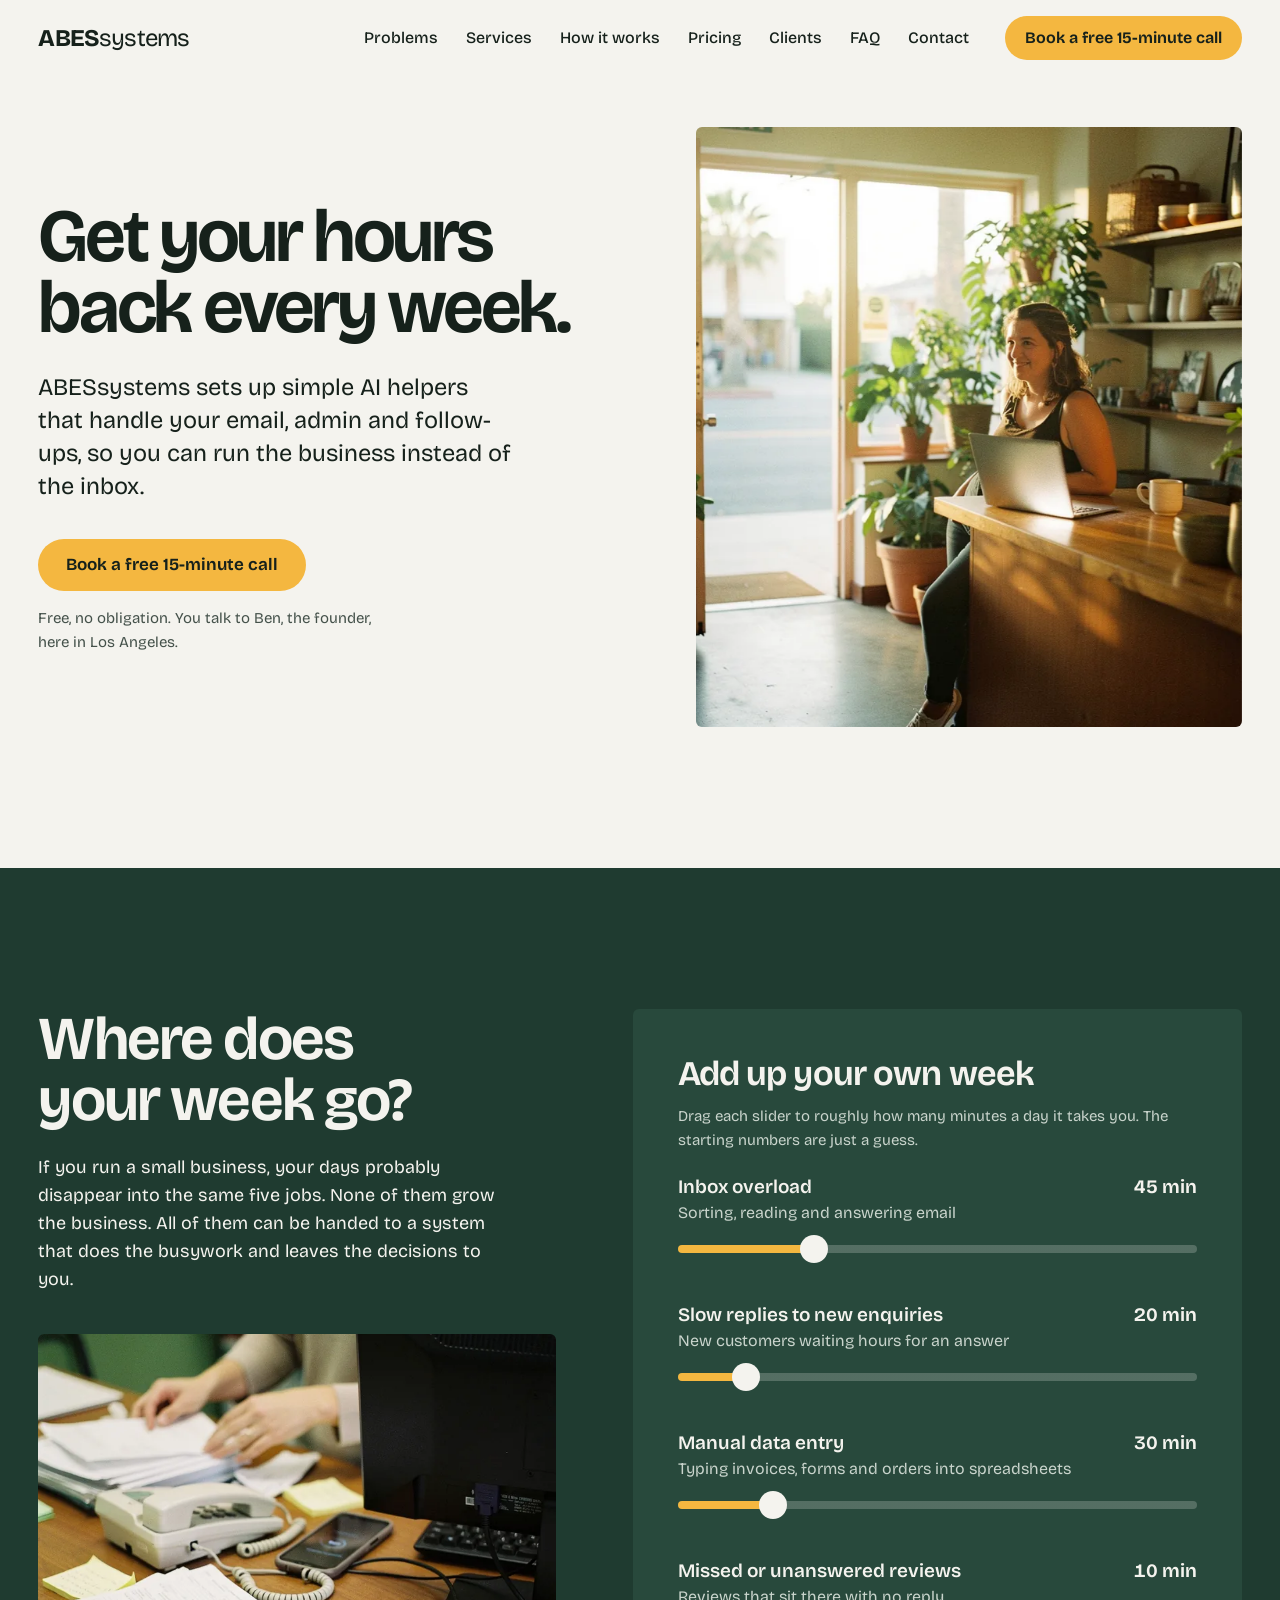
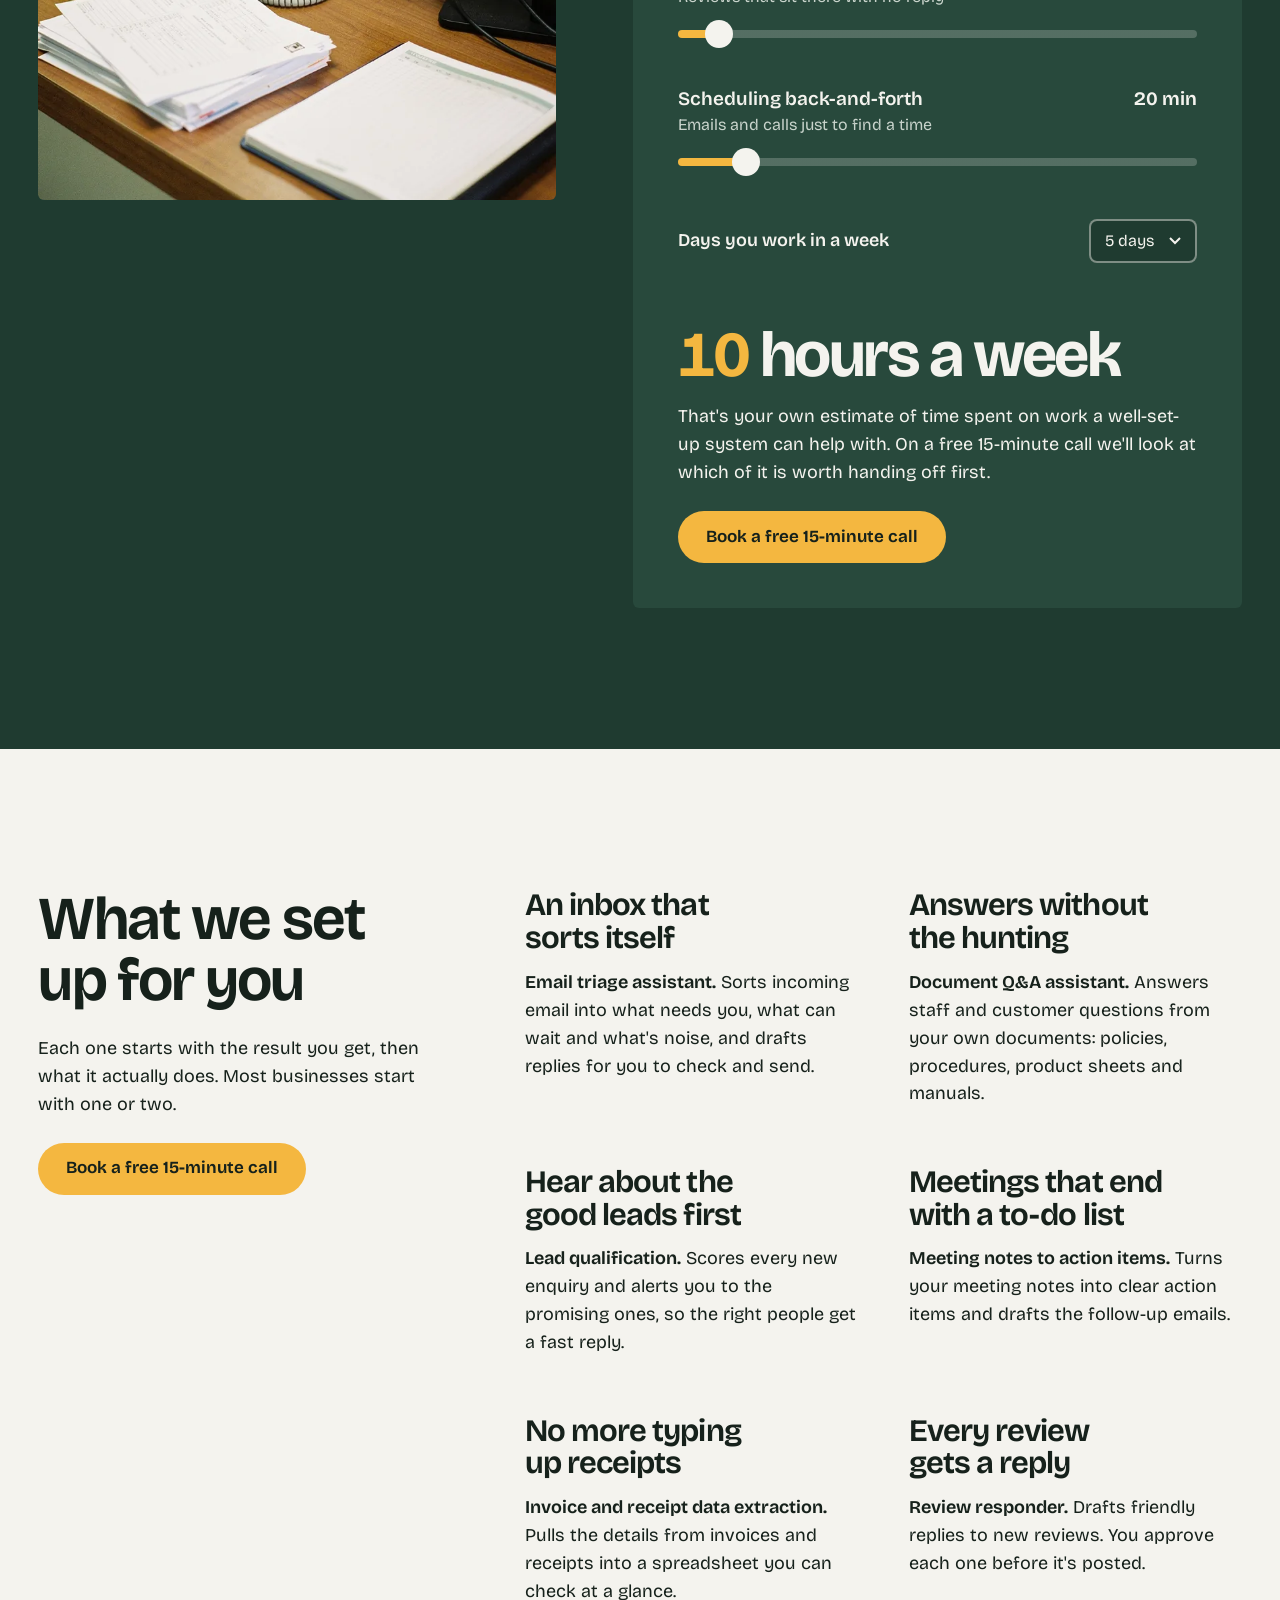
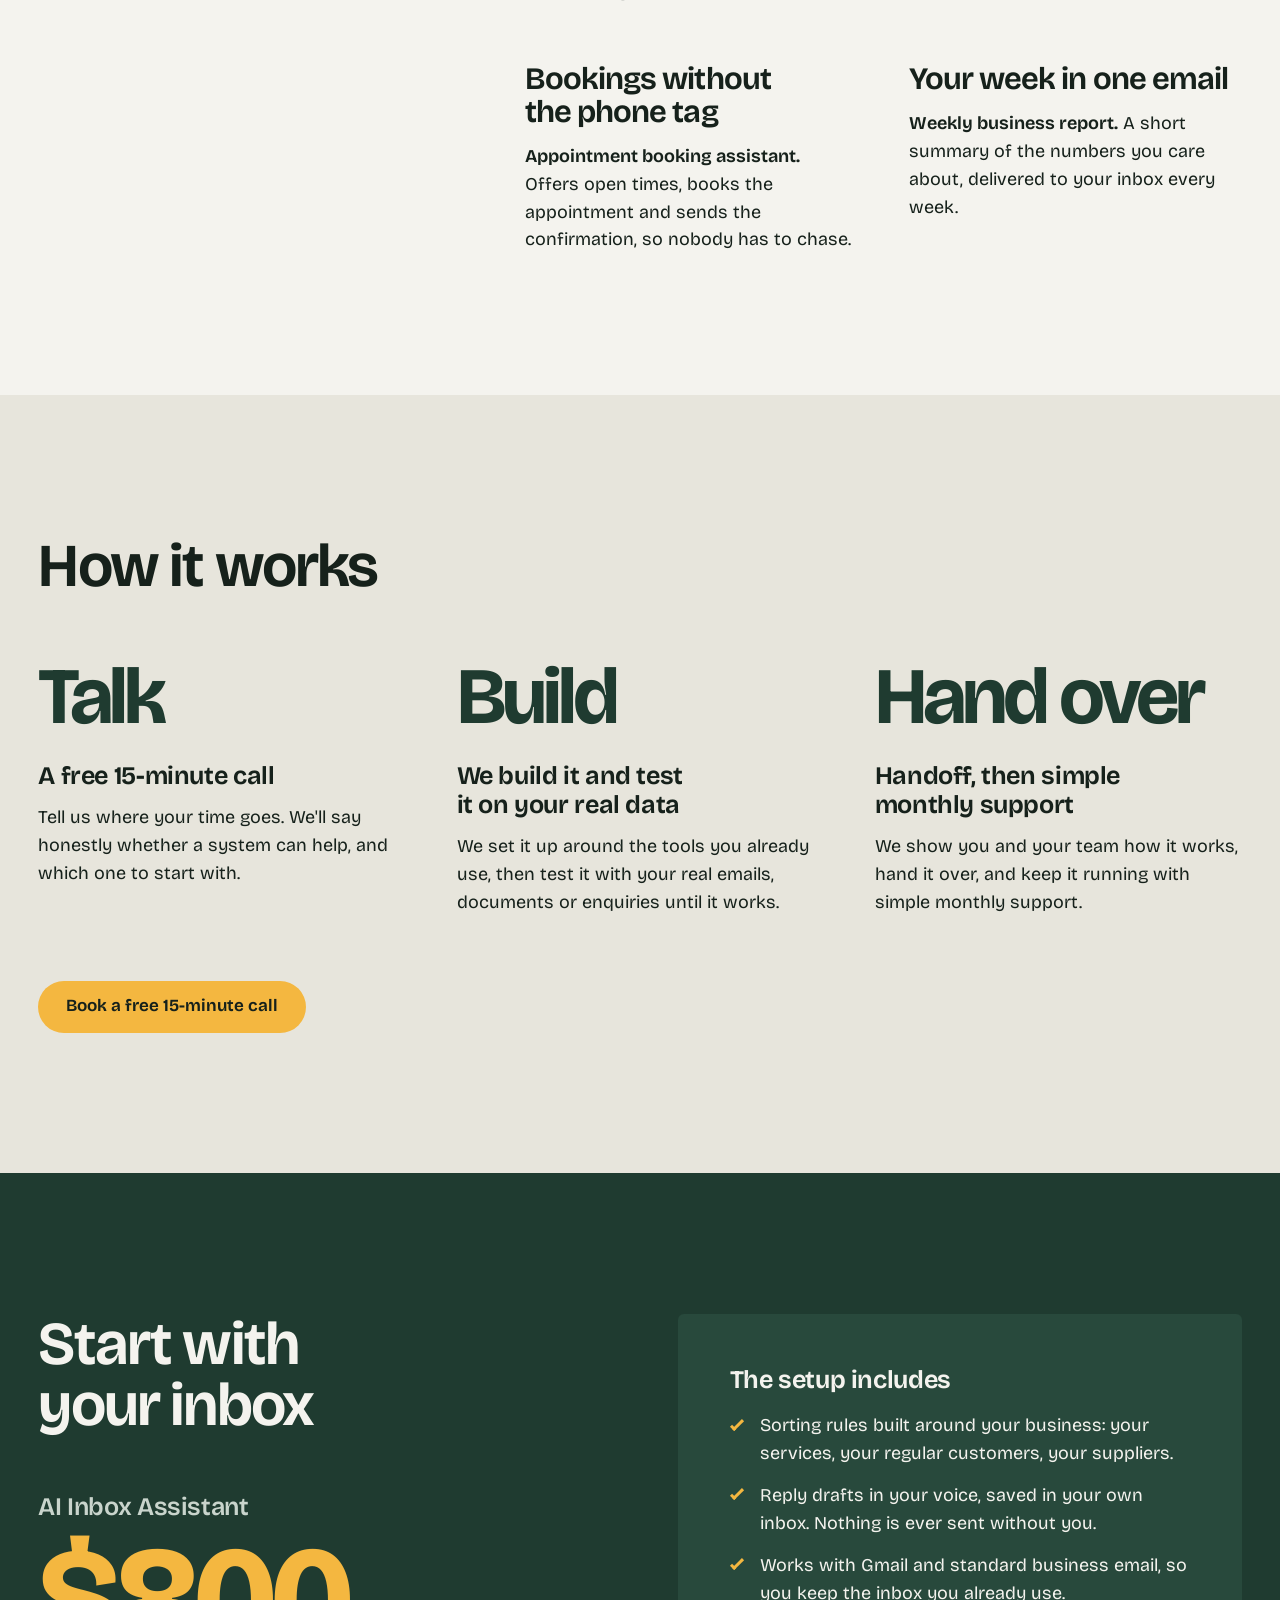
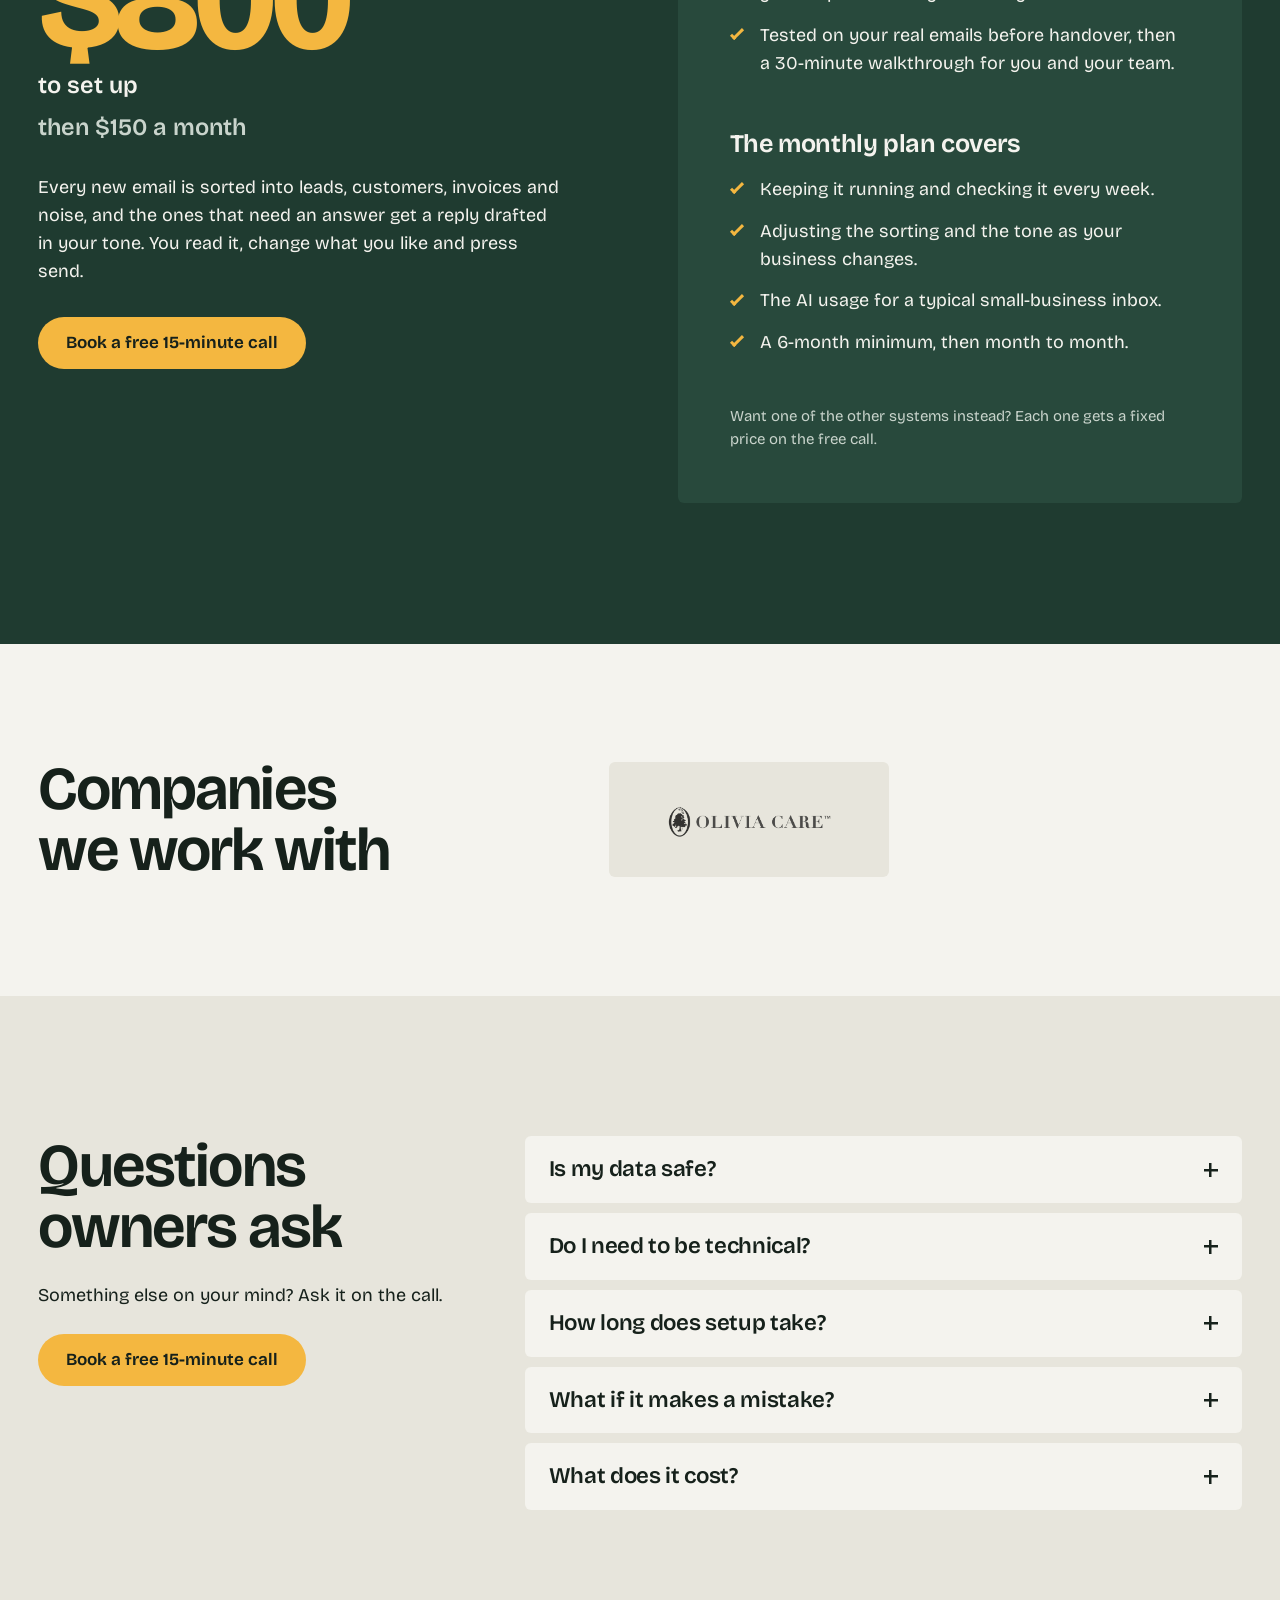
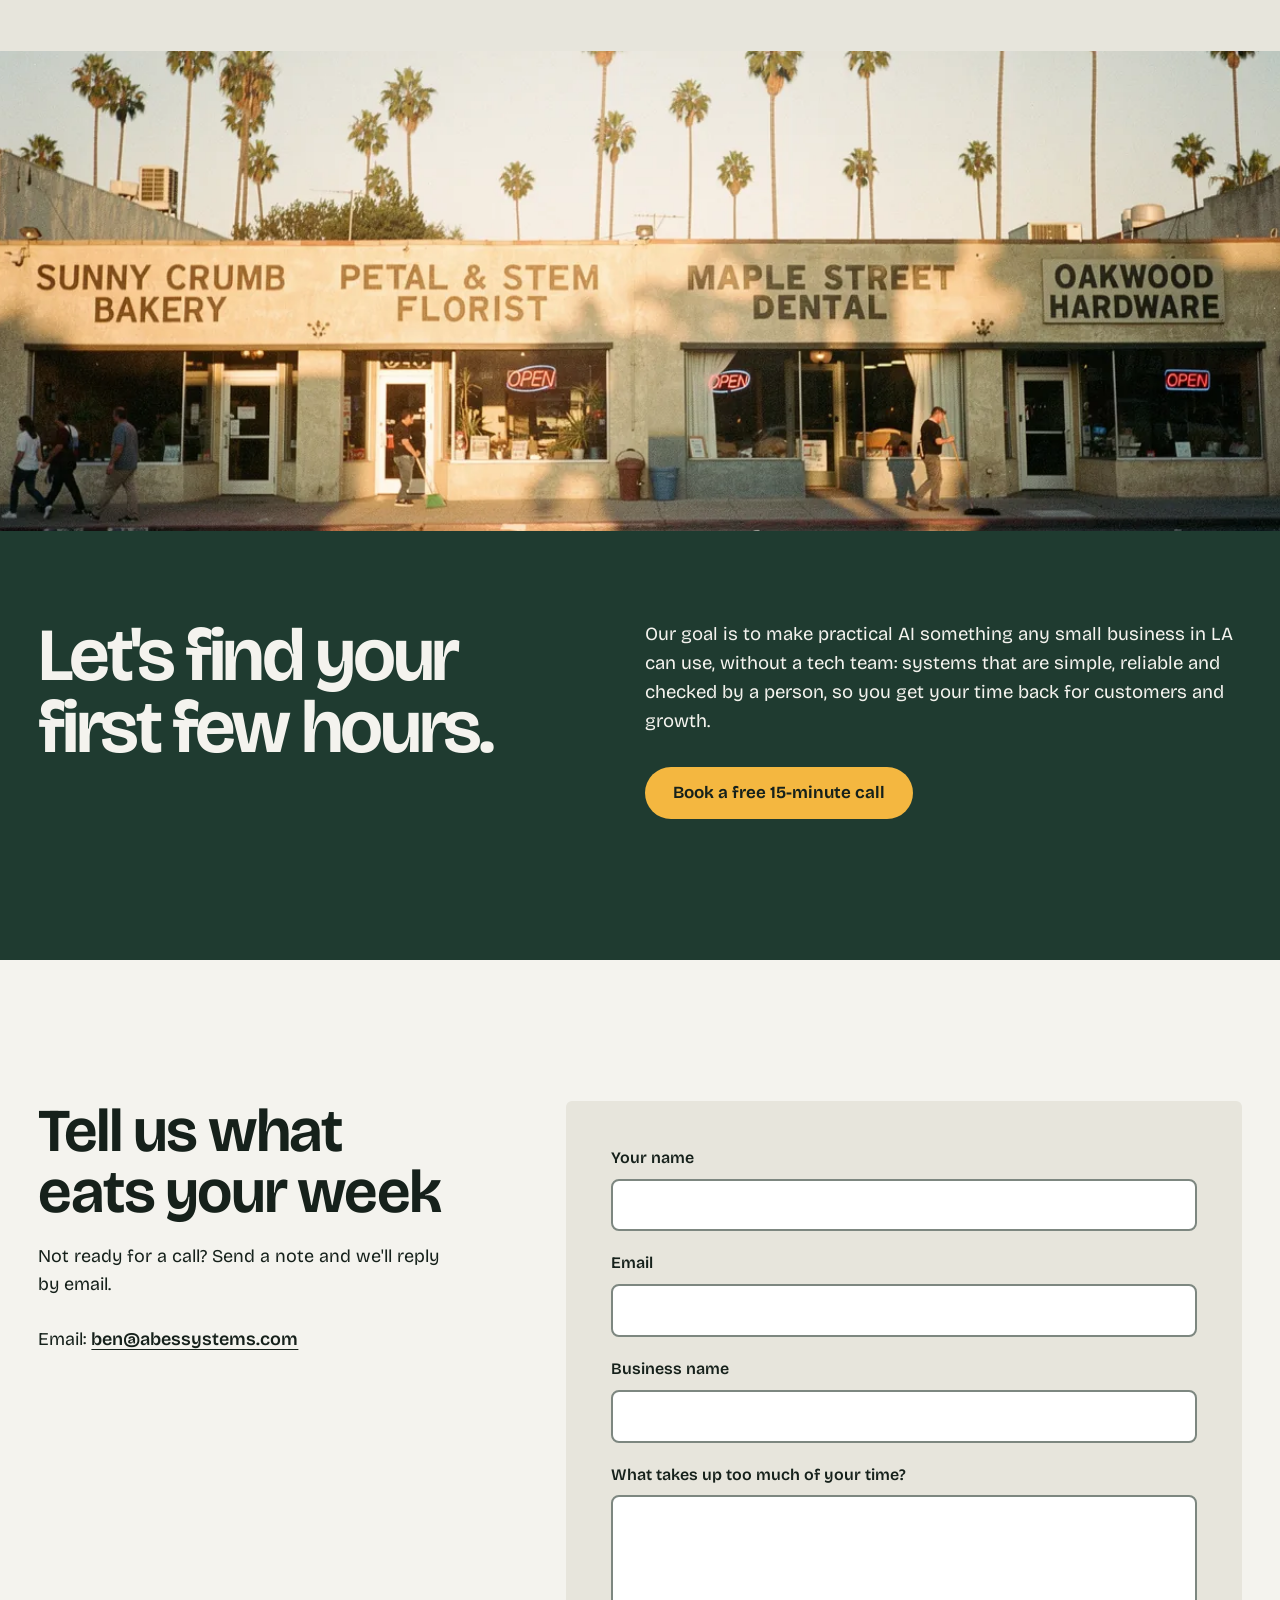
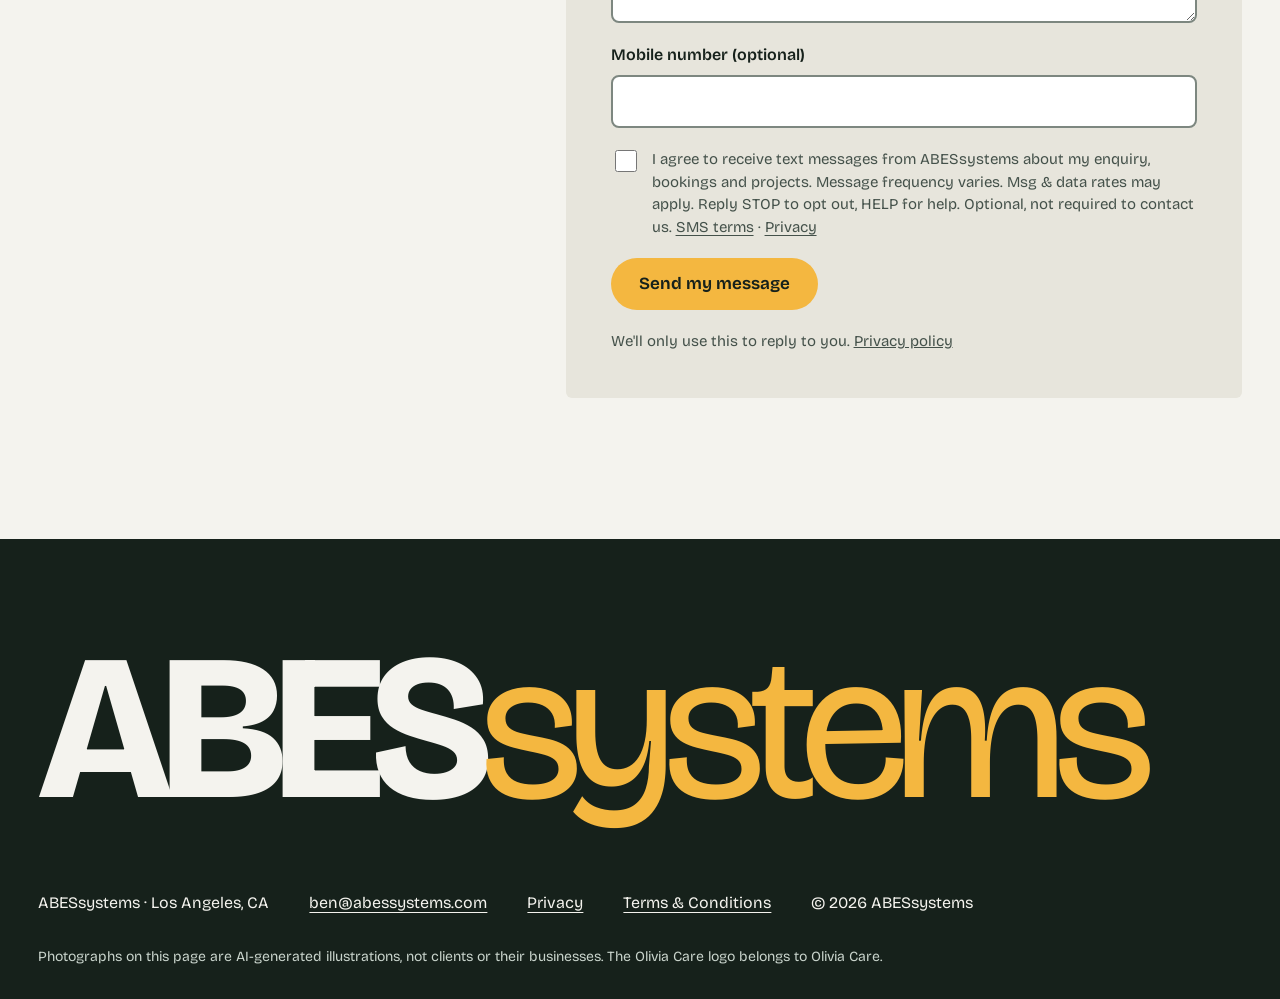
==== commit 9566f480: "Add privacy policy, Terms & Conditions with SMS terms, and optional texting consent on contact form " ====
--- a/index.html
+++ b/index.html
@@ -382,13 +382,22 @@
               <textarea id="f-time" name="time" rows="4" required aria-describedby="f-time-err"></textarea>
               <p class="err" id="f-time-err" hidden></p>
             </div>
+            <div class="field-row">
+              <label for="f-phone">Mobile number (optional)</label>
+              <input id="f-phone" name="phone" type="tel" autocomplete="tel" aria-describedby="f-phone-err">
+              <p class="err" id="f-phone-err" hidden></p>
+            </div>
+            <label class="consent" for="f-sms">
+              <input id="f-sms" name="sms_consent" type="checkbox" value="yes">
+              <span>I agree to receive text messages from ABESsystems about my enquiry, bookings and projects. Message frequency varies. Msg &amp; data rates may apply. Reply STOP to opt out, HELP for help. Optional, not required to contact us. <a href="terms.html">SMS terms</a> · <a href="privacy.html">Privacy</a></span>
+            </label>
             <div class="hp" aria-hidden="true">
               <label for="f-website">Leave this empty</label>
               <input id="f-website" name="website" type="text" tabindex="-1" autocomplete="off">
             </div>
             <button class="btn" type="submit">Send my message</button>
             <p class="err form__error" id="form-send-err" role="alert" tabindex="-1" hidden>Sorry, that didn't send. Please email us at <a href="mailto:ben@abessystems.com">ben@abessystems.com</a> instead.</p>
-            <p class="form__privacy">We'll only use this to reply to you.</p>
+            <p class="form__privacy">We'll only use this to reply to you. <a href="privacy.html">Privacy policy</a></p>
           </form>
           <div class="form-success" id="form-success" tabindex="-1" role="status" hidden>
             <h3>Thanks, <span id="success-name">there</span>. Got it.</h3>
@@ -406,6 +415,8 @@
       <div class="footer__row">
         <p>ABESsystems · Los Angeles, CA</p>
         <p><a class="tap" href="mailto:ben@abessystems.com" data-cta="email-footer">ben@abessystems.com</a></p>
+        <p><a class="tap" href="privacy.html">Privacy</a></p>
+        <p><a class="tap" href="terms.html">Terms &amp; Conditions</a></p>
         <p>© <span id="year">2026</span> ABESsystems</p>
       </div>
       <p class="footer__credit">Photographs on this page are AI-generated illustrations, not clients or their businesses. The Olivia Care logo belongs to Olivia Care.</p>
--- a/styles.css
+++ b/styles.css
@@ -371,3 +371,14 @@
 }
 .form__error { margin-top: 12px; }
 .form__error a { color: inherit; text-decoration: underline; }
+
+/* Legal pages and SMS consent */
+.legal { padding-top: clamp(40px, 6vw, 88px); padding-bottom: clamp(56px, 8vw, 120px); max-width: 760px; }
+.legal h1 { font-size: clamp(2.2rem, 6vw, 3.6rem); margin: 24px 0 8px; }
+.legal h2 { font-size: 1.5rem; margin: 40px 0 12px; }
+.legal p, .legal li { line-height: 1.6; }
+.legal a { text-underline-offset: 4px; }
+.legal__date { color: var(--ink-2); font-size: var(--t-small); }
+.consent { display: grid; grid-template-columns: auto 1fr; gap: 12px; align-items: start; font-size: var(--t-small); line-height: 1.5; color: var(--ink-2); }
+.consent input { width: 22px; height: 22px; margin-top: 2px; accent-color: var(--field); }
+.consent a { text-underline-offset: 3px; }
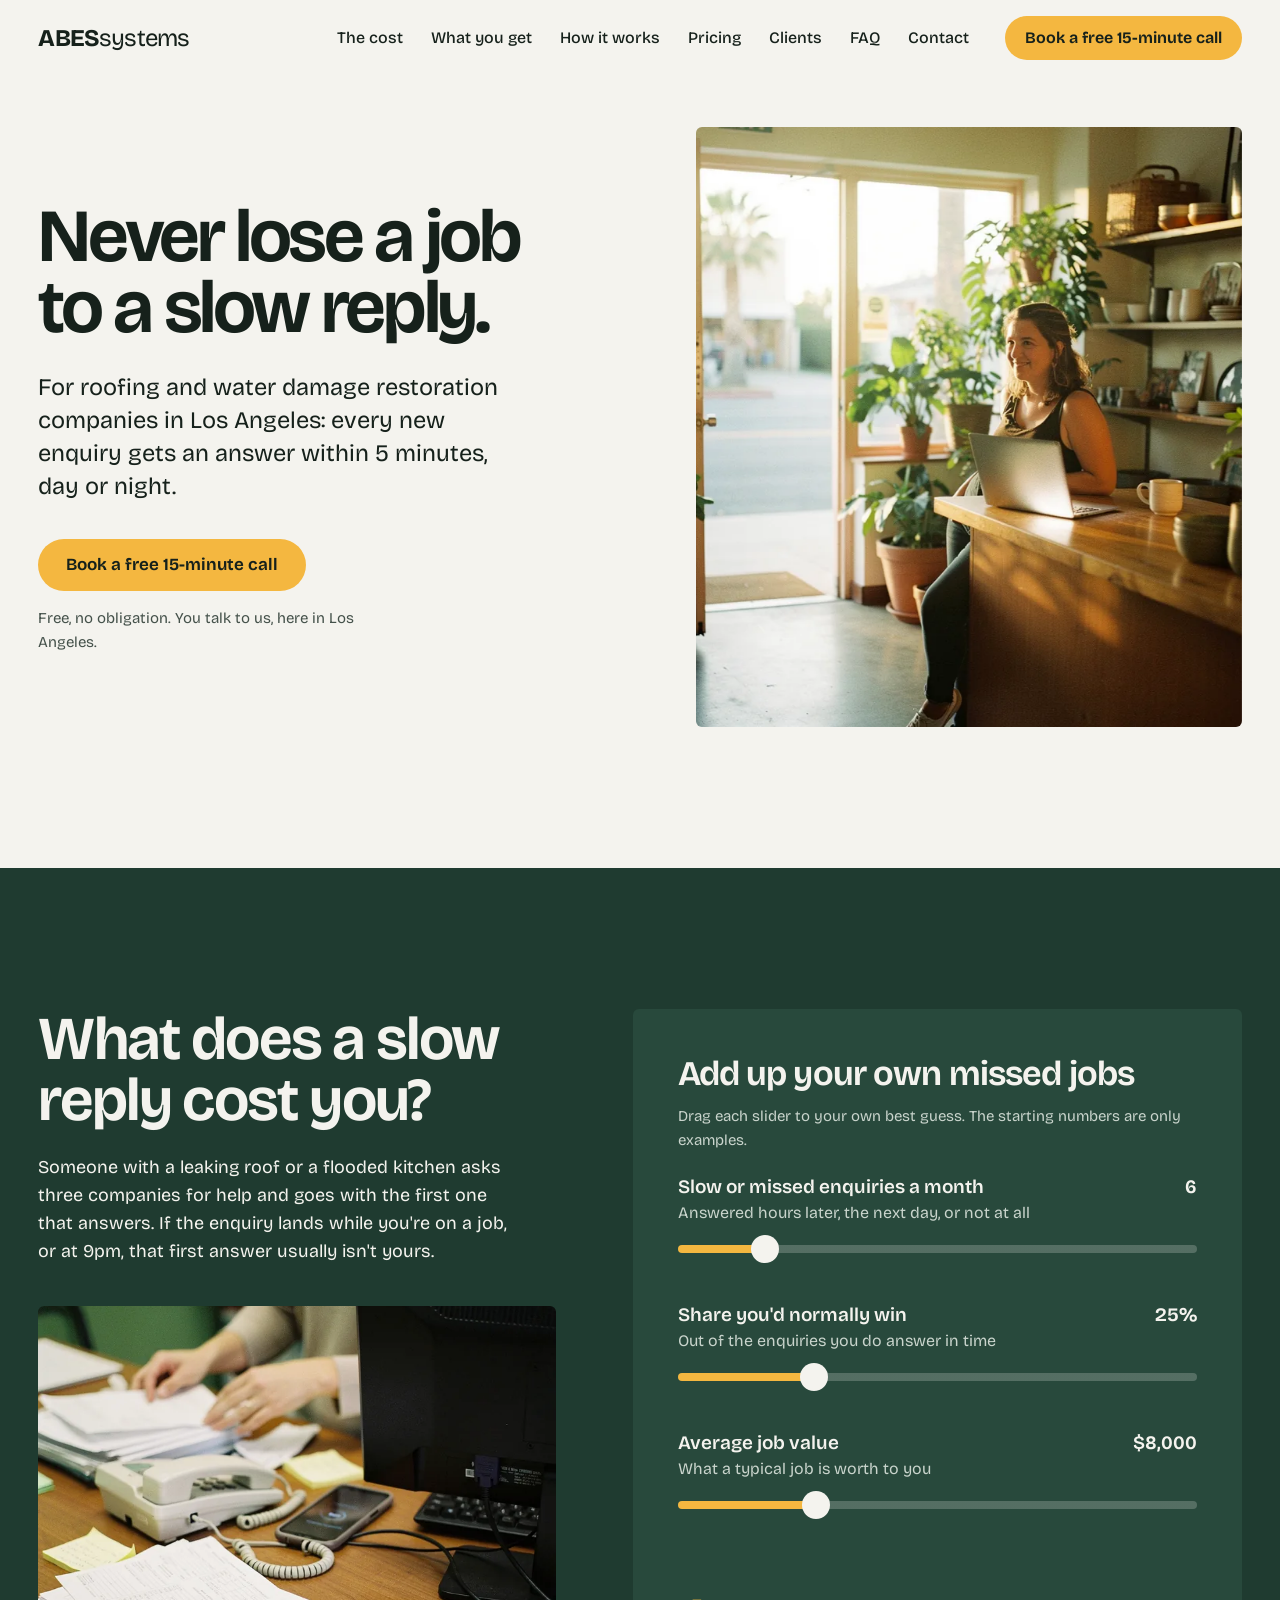
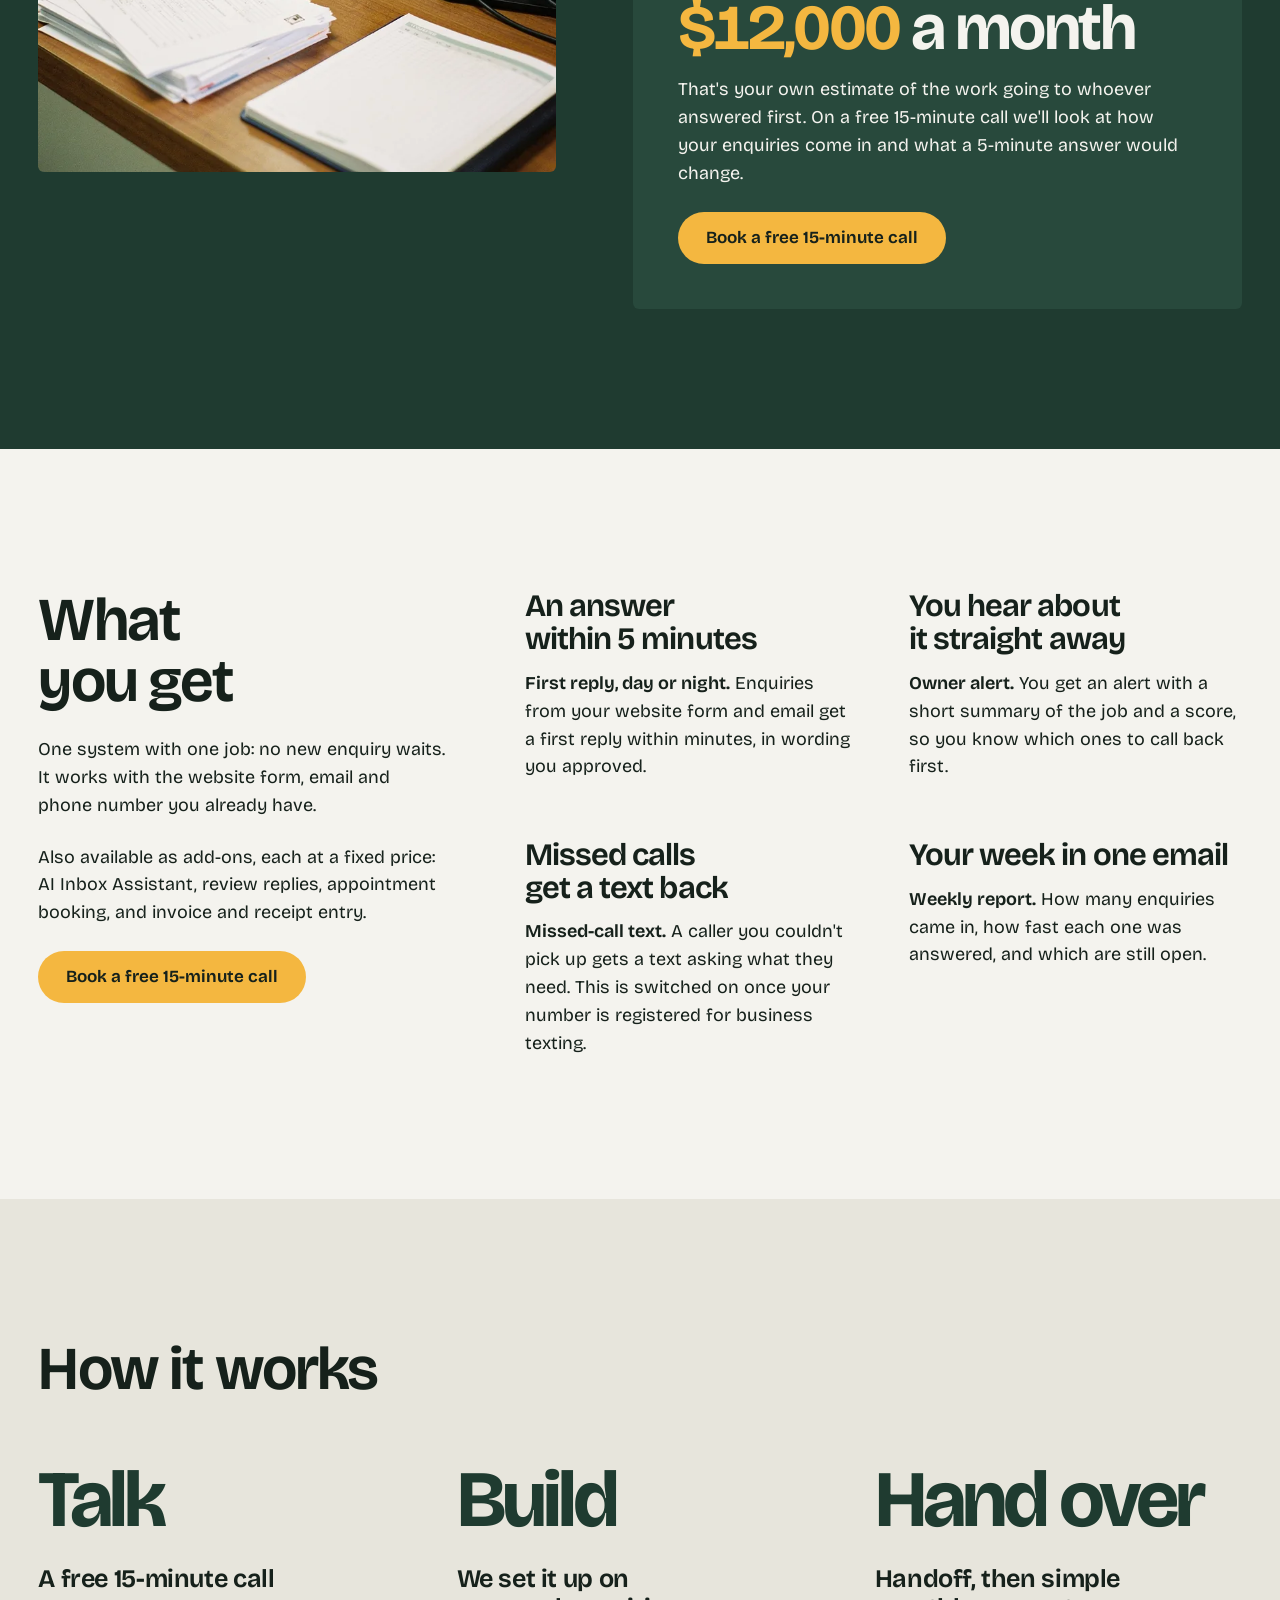
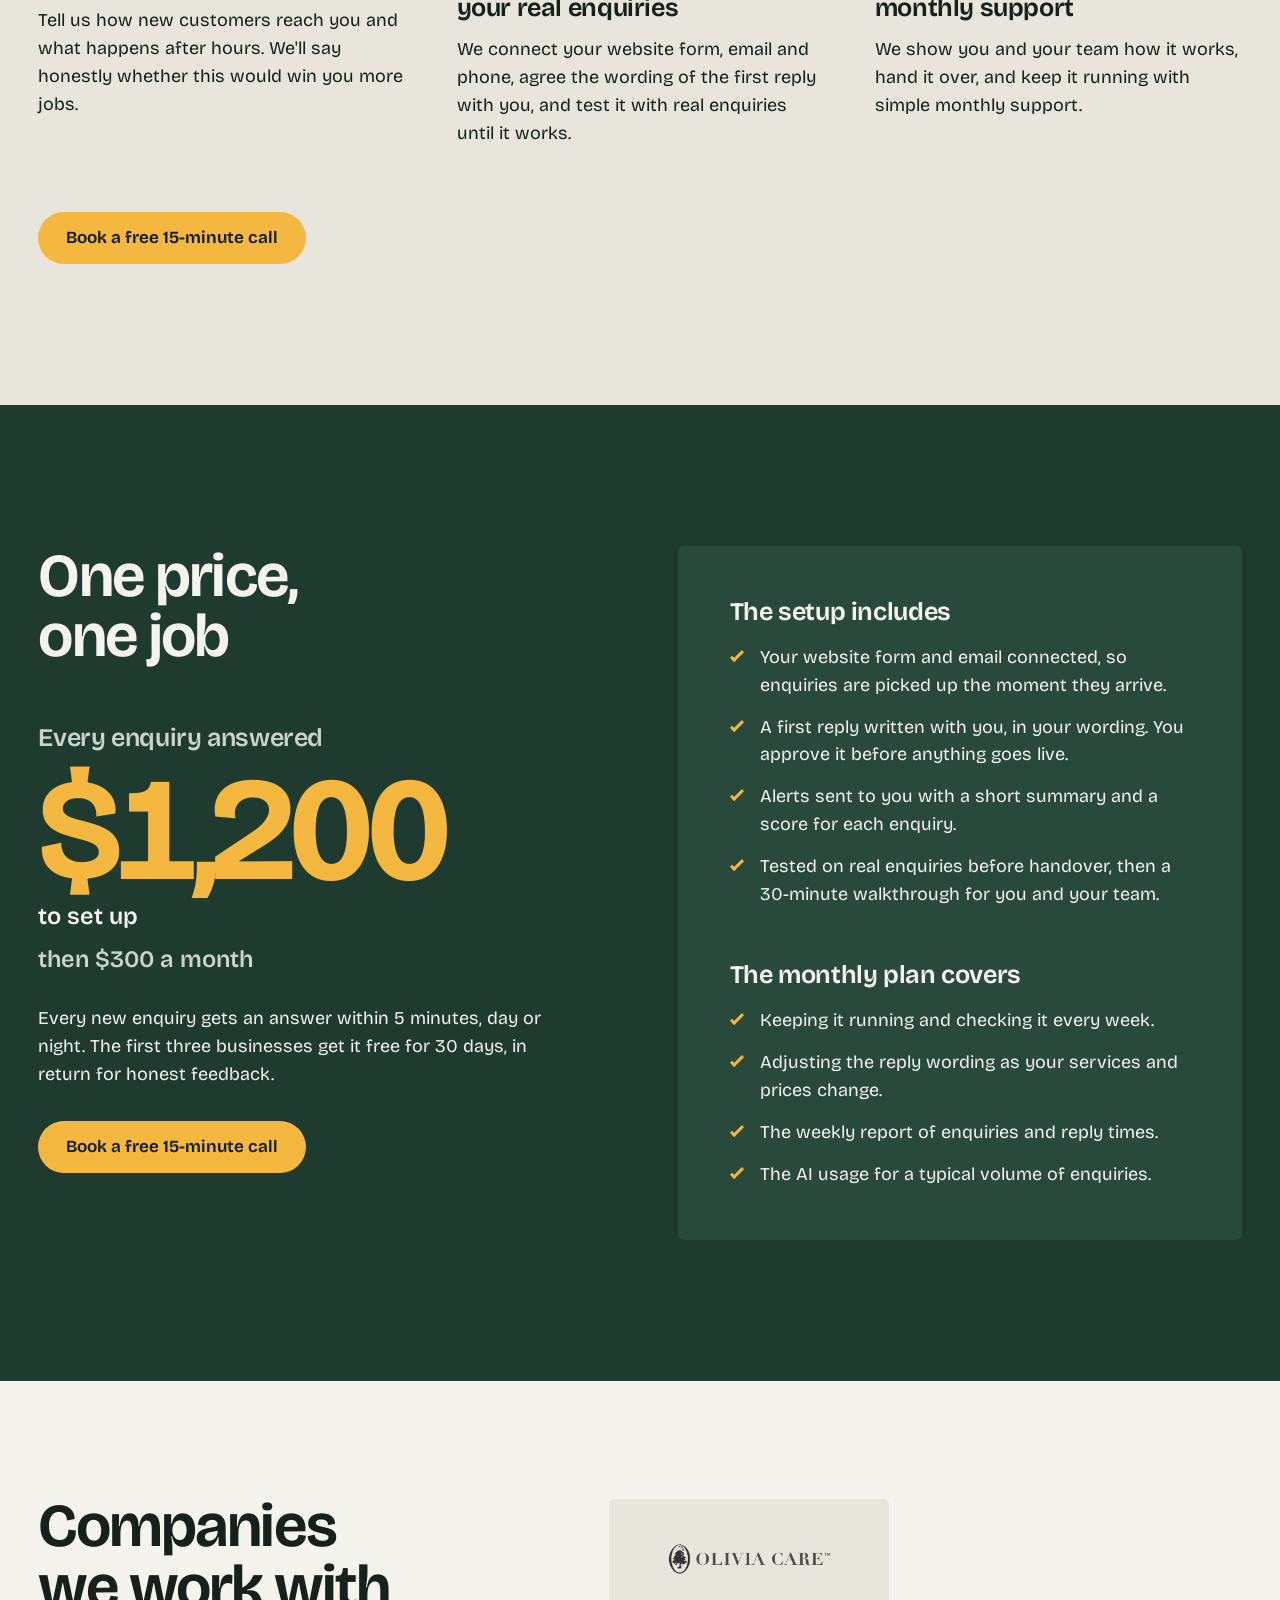
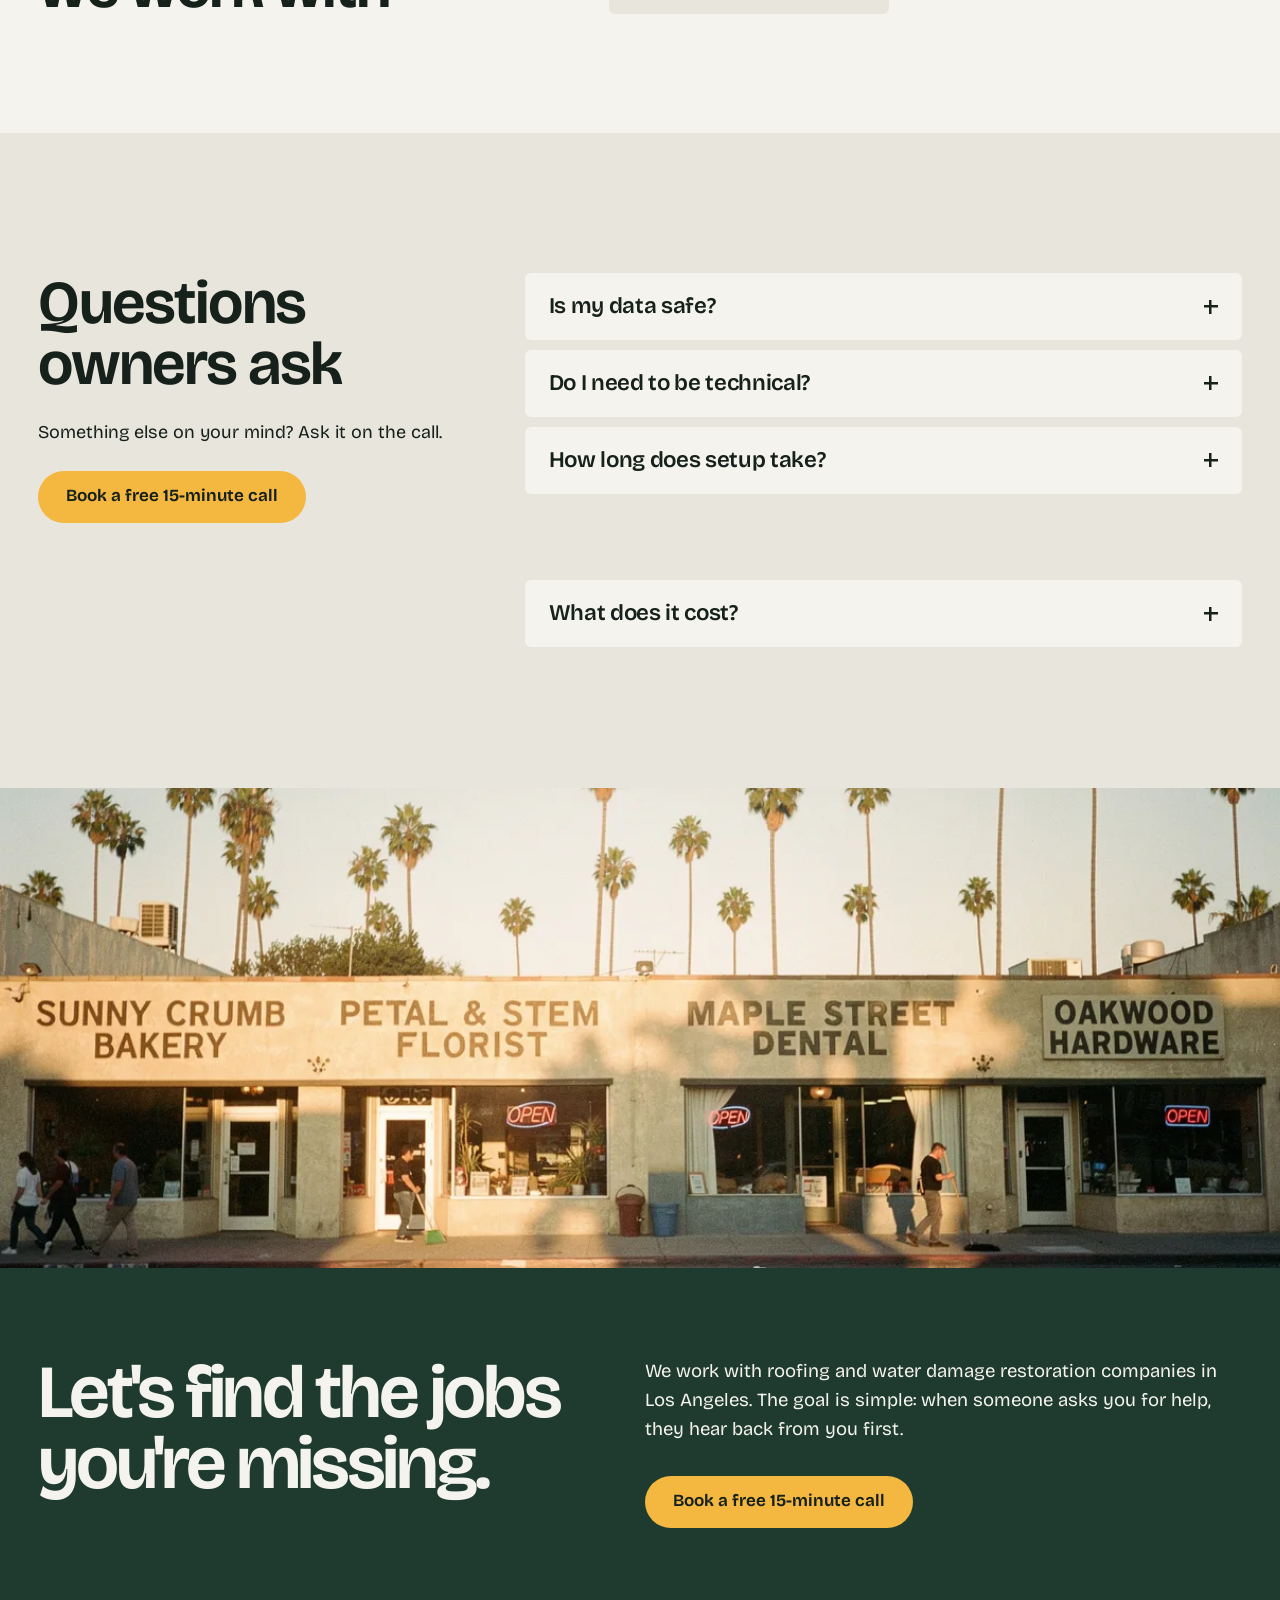
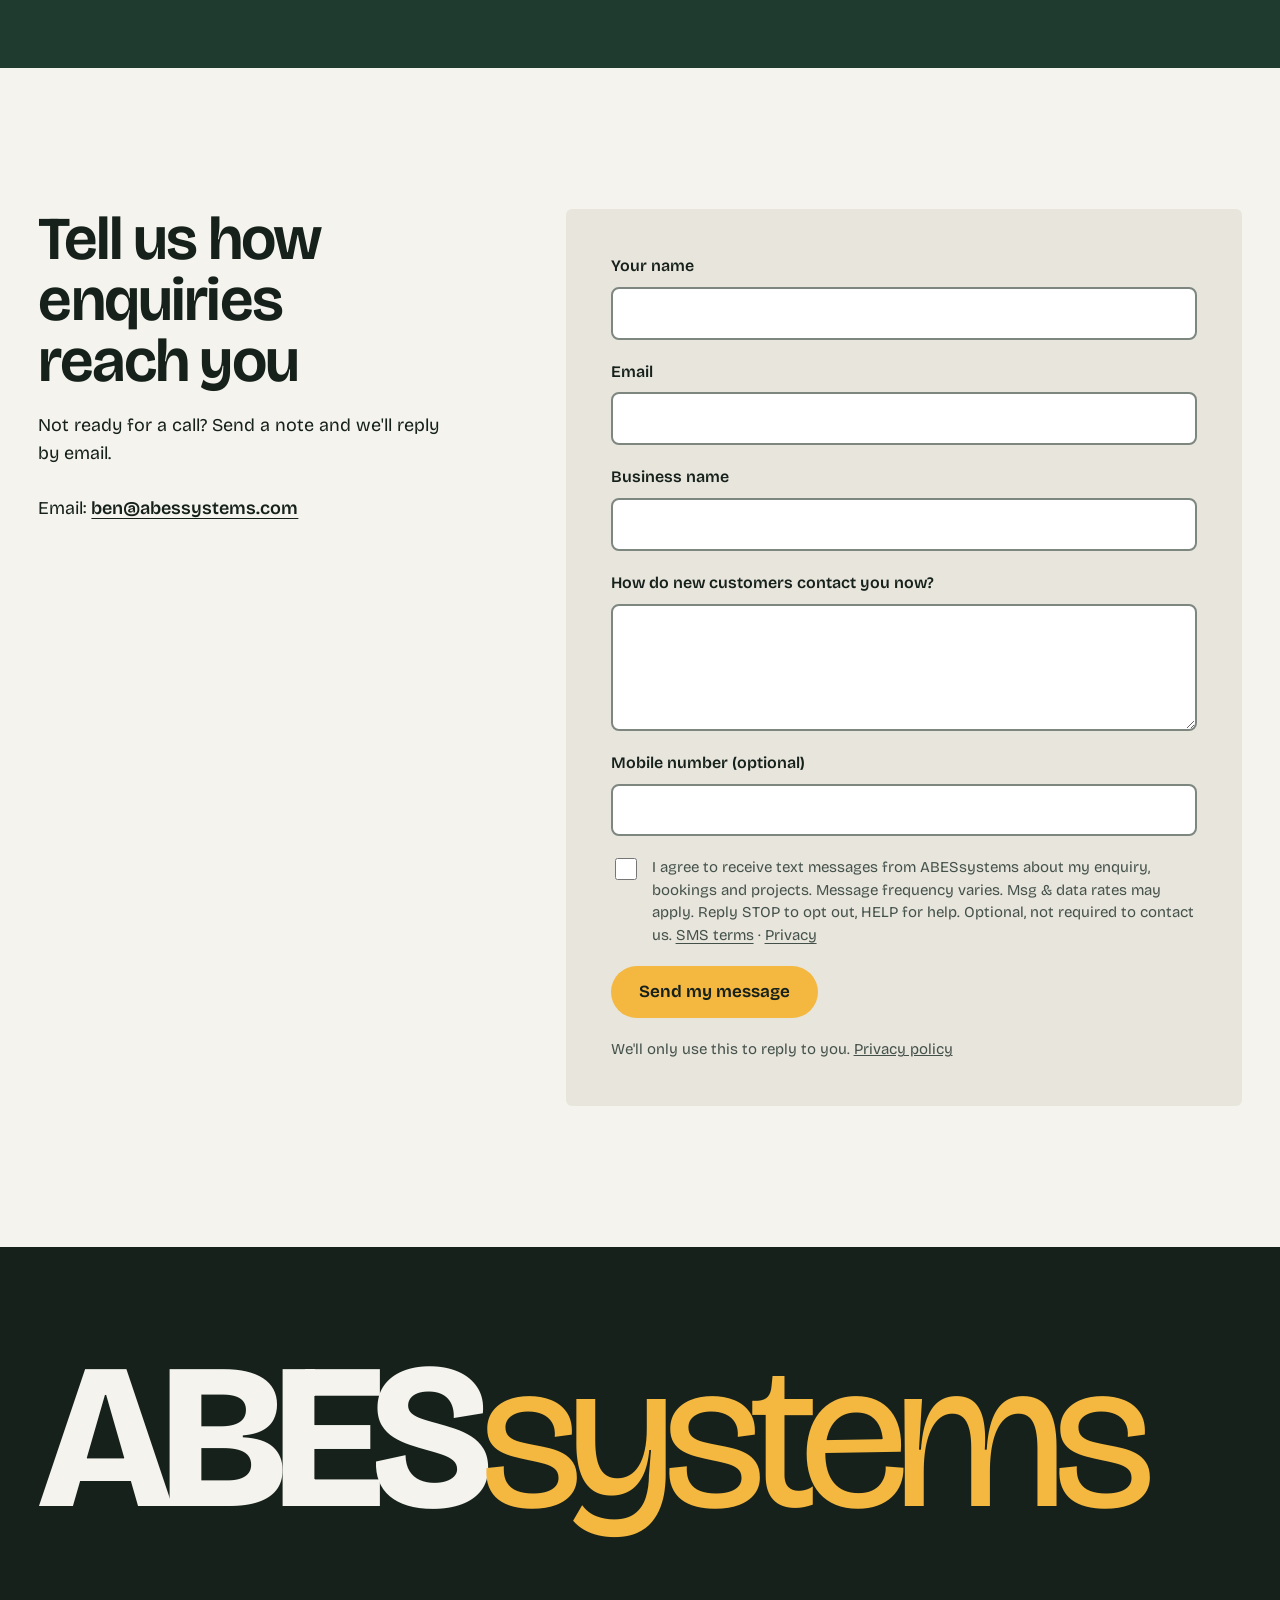
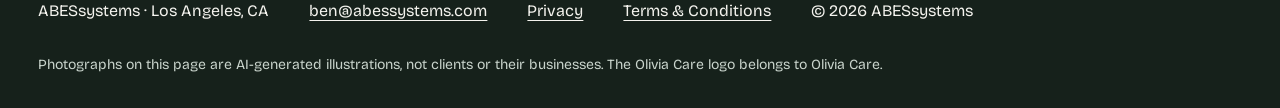
==== commit 0695d09e: "Draft: one offer for LA roofers and water damage restoration ($1,200 setup, $300/month), missed-job " ====
--- a/index.html
+++ b/index.html
@@ -3,18 +3,18 @@
 <head>
   <meta charset="utf-8">
   <meta name="viewport" content="width=device-width, initial-scale=1">
-  <title>ABESsystems | AI Systems for LA Small Businesses</title>
-  <meta name="description" content="ABESsystems sets up practical AI systems that take email, admin, follow-ups and scheduling off your plate. Los Angeles. Book a free 15-minute call.">
+  <title>ABESsystems | Every Enquiry Answered in 5 Minutes, for LA Roofers and Restoration</title>
+  <meta name="description" content="For LA roofing and water damage restoration companies: every new enquiry gets an answer within 5 minutes, day or night. $1,200 setup, $300 a month. Book a free 15-minute call.">
   <link rel="canonical" href="https://abessystems.com/">
   <meta property="og:type" content="website">
   <meta property="og:site_name" content="ABESsystems">
-  <meta property="og:title" content="ABESsystems | Get your hours back every week">
-  <meta property="og:description" content="Practical AI systems for small LA businesses: email, admin, follow-ups and scheduling, handled. Book a free 15-minute call.">
+  <meta property="og:title" content="ABESsystems | Never lose a job to a slow reply">
+  <meta property="og:description" content="Every new enquiry to your roofing or restoration company answered within 5 minutes, day or night. Book a free 15-minute call.">
   <meta property="og:url" content="https://abessystems.com/">
   <meta property="og:image" content="https://abessystems.com/images/hero-shop-owner.webp">
   <meta name="twitter:card" content="summary_large_image">
-  <meta name="twitter:title" content="ABESsystems | Get your hours back every week">
-  <meta name="twitter:description" content="Practical AI systems for small LA businesses. Book a free 15-minute call.">
+  <meta name="twitter:title" content="ABESsystems | Never lose a job to a slow reply">
+  <meta name="twitter:description" content="Every new enquiry answered within 5 minutes, day or night. For LA roofers and restoration companies.">
   <meta name="theme-color" content="#1F3B30">
   <link rel="icon" href="favicon.svg" type="image/svg+xml">
 
@@ -42,7 +42,7 @@
         "name": "ABESsystems",
         "url": "https://abessystems.com/",
         "image": "https://abessystems.com/images/hero-shop-owner.webp",
-        "description": "ABESsystems helps small businesses save time by setting up practical AI systems for email, admin, follow-ups, scheduling and data entry.",
+        "description": "ABESsystems makes sure Los Angeles roofing and water damage restoration companies answer every new enquiry within 5 minutes, day or night.",
         "foundingDate": "2026",
         "founder": { "@type": "Person", "name": "Ben Abesera" },
         "address": { "@type": "PostalAddress", "addressLocality": "Los Angeles", "addressRegion": "CA", "addressCountry": "US" },
@@ -58,10 +58,10 @@
         "@type": "FAQPage",
         "mainEntity": [
           { "@type": "Question", "name": "Is my data safe?", "acceptedAnswer": { "@type": "Answer", "text": "Each system gets only the access it needs to do its job, and wherever possible it runs on accounts you own and control. Before anything goes live we walk you through exactly what it can see and do, and you can switch it off at any time." } },
-          { "@type": "Question", "name": "Do I need to be technical?", "acceptedAnswer": { "@type": "Answer", "text": "No. If you can use email, you can use what we set up. We handle the technical side, show you and your team how it works, and stay on hand afterwards." } },
-          { "@type": "Question", "name": "How long does setup take?", "acceptedAnswer": { "@type": "Answer", "text": "It depends on what you need, so you get a clear timeline on the free call. We start with one system that solves one real problem, so you see it working early instead of waiting on a big project." } },
-          { "@type": "Question", "name": "What if it makes a mistake?", "acceptedAnswer": { "@type": "Answer", "text": "A human approves anything customer-facing. Replies, review responses and follow-ups are drafted for you or your team to check before they go out. Behind-the-scenes work is tested on your real data before handoff, and you can always see what the system did." } },
-          { "@type": "Question", "name": "What does it cost?", "acceptedAnswer": { "@type": "Answer", "text": "The AI Inbox Assistant is $800 to set up and $150 a month (6-month minimum), with AI usage for a typical inbox included. The other systems each get a fixed price on the free call." } }
+          { "@type": "Question", "name": "Do I need to be technical?", "acceptedAnswer": { "@type": "Answer", "text": "No. If you can read a text message or an email, you can use it. We handle the technical side, show you and your team how it works, and stay on hand afterwards." } },
+          { "@type": "Question", "name": "How long does setup take?", "acceptedAnswer": { "@type": "Answer", "text": "It depends on how enquiries reach you today, so you get a clear timeline on the free call. We start with your website form and email, so you see it working early." } },
+          { "@type": "Question", "name": "What if it makes a mistake?", "acceptedAnswer": { "@type": "Answer", "text": "You approve the wording of the first reply before anything goes live. Anything the system is not sure about goes to you instead of the customer, and you can always see what it sent." } },
+          { "@type": "Question", "name": "What does it cost?", "acceptedAnswer": { "@type": "Answer", "text": "$1,200 to set up, then $300 a month. The first three businesses get it free for 30 days in return for honest feedback." } }
         ]
       }
     ]
@@ -79,8 +79,8 @@
       <nav class="nav" aria-label="Main">
         <button class="nav__toggle" type="button" aria-expanded="false" aria-controls="nav-list">Menu</button>
         <ul class="nav__list" id="nav-list">
-          <li><a href="#week">Problems</a></li>
-          <li><a href="#services">Services</a></li>
+          <li><a href="#week">The cost</a></li>
+          <li><a href="#services">What you get</a></li>
           <li><a href="#how">How it works</a></li>
           <li><a href="#pricing">Pricing</a></li>
           <li><a href="#clients">Clients</a></li>
@@ -100,11 +100,11 @@
     <section class="hero" aria-labelledby="hero-title">
       <div class="hero__inner wrap">
         <div class="hero__text">
-          <h1 id="hero-title" class="reveal">Get your hours back every week.</h1>
-          <p class="hero__lede reveal">ABESsystems sets up simple AI helpers that handle your email, admin and follow-ups, so you can run the business instead of the inbox.</p>
+          <h1 id="hero-title" class="reveal">Never lose a job to a slow reply.</h1>
+          <p class="hero__lede reveal">For roofing and water damage restoration companies in Los Angeles: every new enquiry gets an answer within 5 minutes, day or night.</p>
           <div class="hero__actions reveal">
             <a class="btn" href="https://calendly.com/ben-abessystems/fit-call" data-cta="book-call-hero">Book a free 15-minute call</a>
-            <p class="hero__note">Free, no obligation. You talk to Ben, the founder, here in Los Angeles.</p>
+            <p class="hero__note">Free, no obligation. You talk to us, here in Los Angeles.</p>
           </div>
         </div>
         <figure class="hero__media reveal">
@@ -115,12 +115,12 @@
       </div>
     </section>
 
-    <!-- 2. PROBLEMS WE SOLVE + WEEK CALCULATOR -->
+    <!-- 2. WHAT A SLOW REPLY COSTS + MISSED-JOB CALCULATOR -->
     <section class="week field" id="week" aria-labelledby="week-title">
       <div class="wrap week__grid">
         <div class="week__intro">
-          <h2 id="week-title" class="reveal">Where does your week go?</h2>
-          <p class="reveal">If you run a small business, your days probably disappear into the same five jobs. None of them grow the business. All of them can be handed to a system that does the busywork and leaves the decisions to you.</p>
+          <h2 id="week-title" class="reveal">What does a slow reply cost you?</h2>
+          <p class="reveal">Someone with a leaking roof or a flooded kitchen asks three companies for help and goes with the first one that answers. If the enquiry lands while you're on a job, or at 9pm, that first answer usually isn't yours.</p>
           <figure class="week__photo reveal">
             <img src="images/clinic-front-desk.webp" width="768" height="1024" loading="lazy"
                  alt="A busy clinic front desk with paper forms, sticky notes, a phone and an appointment book">
@@ -128,103 +128,65 @@
         </div>
 
         <form class="calc reveal" id="calc" aria-labelledby="calc-title" onsubmit="return false">
-          <h3 id="calc-title" class="calc__title">Add up your own week</h3>
-          <p class="calc__help">Drag each slider to roughly how many minutes a day it takes you. The starting numbers are just a guess.</p>
+          <h3 id="calc-title" class="calc__title">Add up your own missed jobs</h3>
+          <p class="calc__help">Drag each slider to your own best guess. The starting numbers are only examples.</p>
 
           <div class="calc__row">
             <div class="calc__label">
-              <label for="p-inbox"><strong>Inbox overload</strong> Sorting, reading and answering email</label>
-              <output for="p-inbox" class="calc__val" data-for="p-inbox">45 min</output>
-            </div>
-            <input type="range" id="p-inbox" min="0" max="180" step="5" value="45">
+              <label for="p-missed"><strong>Slow or missed enquiries a month</strong> Answered hours later, the next day, or not at all</label>
+              <output for="p-missed" class="calc__val" data-for="p-missed">6</output>
+            </div>
+            <input type="range" id="p-missed" min="0" max="40" step="1" value="6" data-kind="count">
           </div>
           <div class="calc__row">
             <div class="calc__label">
-              <label for="p-leads"><strong>Slow replies to new enquiries</strong> New customers waiting hours for an answer</label>
-              <output for="p-leads" class="calc__val" data-for="p-leads">20 min</output>
-            </div>
-            <input type="range" id="p-leads" min="0" max="180" step="5" value="20">
+              <label for="p-win"><strong>Share you'd normally win</strong> Out of the enquiries you do answer in time</label>
+              <output for="p-win" class="calc__val" data-for="p-win">25%</output>
+            </div>
+            <input type="range" id="p-win" min="0" max="100" step="5" value="25" data-kind="percent">
           </div>
           <div class="calc__row">
             <div class="calc__label">
-              <label for="p-data"><strong>Manual data entry</strong> Typing invoices, forms and orders into spreadsheets</label>
-              <output for="p-data" class="calc__val" data-for="p-data">30 min</output>
-            </div>
-            <input type="range" id="p-data" min="0" max="180" step="5" value="30">
-          </div>
-          <div class="calc__row">
-            <div class="calc__label">
-              <label for="p-reviews"><strong>Missed or unanswered reviews</strong> Reviews that sit there with no reply</label>
-              <output for="p-reviews" class="calc__val" data-for="p-reviews">10 min</output>
-            </div>
-            <input type="range" id="p-reviews" min="0" max="180" step="5" value="10">
-          </div>
-          <div class="calc__row">
-            <div class="calc__label">
-              <label for="p-sched"><strong>Scheduling back-and-forth</strong> Emails and calls just to find a time</label>
-              <output for="p-sched" class="calc__val" data-for="p-sched">20 min</output>
-            </div>
-            <input type="range" id="p-sched" min="0" max="180" step="5" value="20">
-          </div>
-
-          <div class="calc__days">
-            <label for="p-days">Days you work in a week</label>
-            <select id="p-days">
-              <option value="5" selected>5 days</option>
-              <option value="6">6 days</option>
-              <option value="7">7 days</option>
-            </select>
+              <label for="p-job"><strong>Average job value</strong> What a typical job is worth to you</label>
+              <output for="p-job" class="calc__val" data-for="p-job">$8,000</output>
+            </div>
+            <input type="range" id="p-job" min="500" max="30000" step="500" value="8000" data-kind="money">
           </div>
 
           <div class="calc__result" aria-live="polite">
-            <p class="calc__total"><span id="calc-hours">10.4</span> hours a week</p>
-            <p class="calc__sum">That's your own estimate of time spent on work a well-set-up system can help with. On a free 15-minute call we'll look at which of it is worth handing off first.</p>
+            <p class="calc__total"><span id="calc-money">$12,000</span> a month</p>
+            <p class="calc__sum">That's your own estimate of the work going to whoever answered first. On a free 15-minute call we'll look at how your enquiries come in and what a 5-minute answer would change.</p>
             <a class="btn" href="https://calendly.com/ben-abessystems/fit-call" data-cta="book-call-calculator">Book a free 15-minute call</a>
           </div>
         </form>
       </div>
     </section>
 
-    <!-- 3. SERVICES -->
+    <!-- 3. WHAT YOU GET -->
     <section class="services" id="services" aria-labelledby="services-title">
       <div class="wrap services__grid">
         <div class="services__side">
-          <h2 id="services-title" class="reveal">What we set up for you</h2>
-          <p class="reveal">Each one starts with the result you get, then what it actually does. Most businesses start with one or two.</p>
+          <h2 id="services-title" class="reveal">What you get</h2>
+          <p class="reveal">One system with one job: no new enquiry waits. It works with the website form, email and phone number you already have.</p>
+          <p class="reveal">Also available as add-ons, each at a fixed price: AI Inbox Assistant, review replies, appointment booking, and invoice and receipt entry.</p>
           <a class="btn reveal" href="https://calendly.com/ben-abessystems/fit-call" data-cta="book-call-services">Book a free 15-minute call</a>
         </div>
         <ul class="services__list">
           <li class="svc reveal">
-            <h3>An inbox that sorts itself</h3>
-            <p><strong>Email triage assistant.</strong> Sorts incoming email into what needs you, what can wait and what's noise, and drafts replies for you to check and send.</p>
+            <h3>An answer within 5 minutes</h3>
+            <p><strong>First reply, day or night.</strong> Enquiries from your website form and email get a first reply within minutes, in wording you approved.</p>
           </li>
           <li class="svc reveal">
-            <h3>Answers without the hunting</h3>
-            <p><strong>Document Q&amp;A assistant.</strong> Answers staff and customer questions from your own documents: policies, procedures, product sheets and manuals.</p>
+            <h3>You hear about it straight away</h3>
+            <p><strong>Owner alert.</strong> You get an alert with a short summary of the job and a score, so you know which ones to call back first.</p>
           </li>
           <li class="svc reveal">
-            <h3>Hear about the good leads first</h3>
-            <p><strong>Lead qualification.</strong> Scores every new enquiry and alerts you to the promising ones, so the right people get a fast reply.</p>
-          </li>
-          <li class="svc reveal">
-            <h3>Meetings that end with a to-do list</h3>
-            <p><strong>Meeting notes to action items.</strong> Turns your meeting notes into clear action items and drafts the follow-up emails.</p>
-          </li>
-          <li class="svc reveal">
-            <h3>No more typing up receipts</h3>
-            <p><strong>Invoice and receipt data extraction.</strong> Pulls the details from invoices and receipts into a spreadsheet you can check at a glance.</p>
-          </li>
-          <li class="svc reveal">
-            <h3>Every review gets a reply</h3>
-            <p><strong>Review responder.</strong> Drafts friendly replies to new reviews. You approve each one before it's posted.</p>
-          </li>
-          <li class="svc reveal">
-            <h3>Bookings without the phone tag</h3>
-            <p><strong>Appointment booking assistant.</strong> Offers open times, books the appointment and sends the confirmation, so nobody has to chase.</p>
+            <h3>Missed calls get a text back</h3>
+            <p><strong>Missed-call text.</strong> A caller you couldn't pick up gets a text asking what they need. This is switched on once your number is registered for business texting.</p>
           </li>
           <li class="svc reveal">
             <h3>Your week in one email</h3>
-            <p><strong>Weekly business report.</strong> A short summary of the numbers you care about, delivered to your inbox every week.</p>
+            <p><strong>Weekly report.</strong> How many enquiries came in, how fast each one was answered, and which are still open.</p>
           </li>
         </ul>
       </div>
@@ -238,12 +200,12 @@
           <li class="step reveal">
             <p class="step__word" aria-hidden="true">Talk</p>
             <h3>A free 15-minute call</h3>
-            <p>Tell us where your time goes. We'll say honestly whether a system can help, and which one to start with.</p>
+            <p>Tell us how new customers reach you and what happens after hours. We'll say honestly whether this would win you more jobs.</p>
           </li>
           <li class="step reveal">
             <p class="step__word" aria-hidden="true">Build</p>
-            <h3>We build it and test it on your real data</h3>
-            <p>We set it up around the tools you already use, then test it with your real emails, documents or enquiries until it works.</p>
+            <h3>We set it up on your real enquiries</h3>
+            <p>We connect your website form, email and phone, agree the wording of the first reply with you, and test it with real enquiries until it works.</p>
           </li>
           <li class="step reveal">
             <p class="step__word" aria-hidden="true">Hand over</p>
@@ -255,33 +217,32 @@
       </div>
     </section>
 
-    <!-- 4b. OFFER: the first fixed-price system -->
+    <!-- 4b. OFFER -->
     <section class="offer field" id="pricing" aria-labelledby="offer-title">
       <div class="wrap offer__grid">
         <div class="offer__price">
-          <h2 id="offer-title" class="reveal">Start with your inbox</h2>
-          <p class="offer__name reveal">AI Inbox Assistant</p>
-          <p class="offer__amount reveal"><span>$800</span> to set up</p>
-          <p class="offer__monthly reveal">then $150 a month</p>
-          <p class="offer__lead reveal">Every new email is sorted into leads, customers, invoices and noise, and the ones that need an answer get a reply drafted in your tone. You read it, change what you like and press send.</p>
+          <h2 id="offer-title" class="reveal">One price, one job</h2>
+          <p class="offer__name reveal">Every enquiry answered</p>
+          <p class="offer__amount reveal"><span>$1,200</span> to set up</p>
+          <p class="offer__monthly reveal">then $300 a month</p>
+          <p class="offer__lead reveal">Every new enquiry gets an answer within 5 minutes, day or night. The first three businesses get it free for 30 days, in return for honest feedback.</p>
           <a class="btn reveal" href="https://calendly.com/ben-abessystems/fit-call" data-cta="book-call-offer">Book a free 15-minute call</a>
         </div>
         <div class="offer__detail">
           <h3 class="reveal">The setup includes</h3>
           <ul class="offer__list">
-            <li class="reveal">Sorting rules built around your business: your services, your regular customers, your suppliers.</li>
-            <li class="reveal">Reply drafts in your voice, saved in your own inbox. Nothing is ever sent without you.</li>
-            <li class="reveal">Works with Gmail and standard business email, so you keep the inbox you already use.</li>
-            <li class="reveal">Tested on your real emails before handover, then a 30-minute walkthrough for you and your team.</li>
+            <li class="reveal">Your website form and email connected, so enquiries are picked up the moment they arrive.</li>
+            <li class="reveal">A first reply written with you, in your wording. You approve it before anything goes live.</li>
+            <li class="reveal">Alerts sent to you with a short summary and a score for each enquiry.</li>
+            <li class="reveal">Tested on real enquiries before handover, then a 30-minute walkthrough for you and your team.</li>
           </ul>
           <h3 class="reveal">The monthly plan covers</h3>
           <ul class="offer__list">
             <li class="reveal">Keeping it running and checking it every week.</li>
-            <li class="reveal">Adjusting the sorting and the tone as your business changes.</li>
-            <li class="reveal">The AI usage for a typical small-business inbox.</li>
-            <li class="reveal">A 6-month minimum, then month to month.</li>
+            <li class="reveal">Adjusting the reply wording as your services and prices change.</li>
+            <li class="reveal">The weekly report of enquiries and reply times.</li>
+            <li class="reveal">The AI usage for a typical volume of enquiries.</li>
           </ul>
-          <p class="offer__note reveal">Want one of the other systems instead? Each one gets a fixed price on the free call.</p>
         </div>
       </div>
     </section>
@@ -317,19 +278,19 @@
           </details>
           <details class="qa reveal">
             <summary>Do I need to be technical?</summary>
-            <p>No. If you can use email, you can use what we set up. We handle the technical side, show you and your team how it works, and stay on hand afterwards.</p>
+            <p>No. If you can read a text message or an email, you can use it. We handle the technical side, show you and your team how it works, and stay on hand afterwards.</p>
           </details>
           <details class="qa reveal">
             <summary>How long does setup take?</summary>
-            <p>It depends on what you need, so you get a clear timeline on the free call. We start with one system that solves one real problem, so you see it working early instead of waiting on a big project.</p>
+            <p>It depends on how enquiries reach you today, so you get a clear timeline on the free call. We start with your website form and email, so you see it working early.</p>
           </details>
           <details class="qa reveal">
             <summary>What if it makes a mistake?</summary>
-            <p>A human approves anything customer-facing. Replies, review responses and follow-ups are drafted for you or your team to check before they go out. Behind-the-scenes work is tested on your real data before handoff, and you can always see what the system did.</p>
+            <p>You approve the wording of the first reply before anything goes live. Anything the system is not sure about goes to you instead of the customer, and you can always see what it sent.</p>
           </details>
           <details class="qa reveal">
             <summary>What does it cost?</summary>
-            <p>The AI Inbox Assistant is $800 to set up and $150 a month (6-month minimum), with AI usage for a typical inbox included. The other systems each get a fixed price on the free call, once we know what you need.</p>
+            <p>$1,200 to set up, then $300 a month. The first three businesses get it free for 30 days in return for honest feedback.</p>
           </details>
         </div>
       </div>
@@ -342,9 +303,9 @@
              alt="A Los Angeles street of small independent shops at golden hour, a bakery, a florist, a dental office and a hardware store, under tall palm trees">
       </figure>
       <div class="wrap final__inner">
-        <h2 id="final-title" class="reveal">Let's find your first few hours.</h2>
+        <h2 id="final-title" class="reveal">Let's find the jobs you're missing.</h2>
         <div class="final__body reveal">
-          <p>Our goal is to make practical AI something any small business in LA can use, without a tech team: systems that are simple, reliable and checked by a person, so you get your time back for customers and growth.</p>
+          <p>We work with roofing and water damage restoration companies in Los Angeles. The goal is simple: when someone asks you for help, they hear back from you first.</p>
           <a class="btn" href="https://calendly.com/ben-abessystems/fit-call" data-cta="book-call-final">Book a free 15-minute call</a>
         </div>
       </div>
@@ -354,7 +315,7 @@
     <section class="contact" id="contact" aria-labelledby="contact-title">
       <div class="wrap contact__grid">
         <div class="contact__side">
-          <h2 id="contact-title" class="reveal">Tell us what eats your week</h2>
+          <h2 id="contact-title" class="reveal">Tell us how enquiries reach you</h2>
           <p class="reveal">Not ready for a call? Send a note and we'll reply by email.</p>
           <p class="reveal contact__email">Email: <a class="tap" href="mailto:ben@abessystems.com" data-cta="email-contact">ben@abessystems.com</a></p>
         </div>
@@ -378,7 +339,7 @@
               <p class="err" id="f-biz-err" hidden></p>
             </div>
             <div class="field-row">
-              <label for="f-time">What takes up too much of your time?</label>
+              <label for="f-time">How do new customers contact you now?</label>
               <textarea id="f-time" name="time" rows="4" required aria-describedby="f-time-err"></textarea>
               <p class="err" id="f-time-err" hidden></p>
             </div>
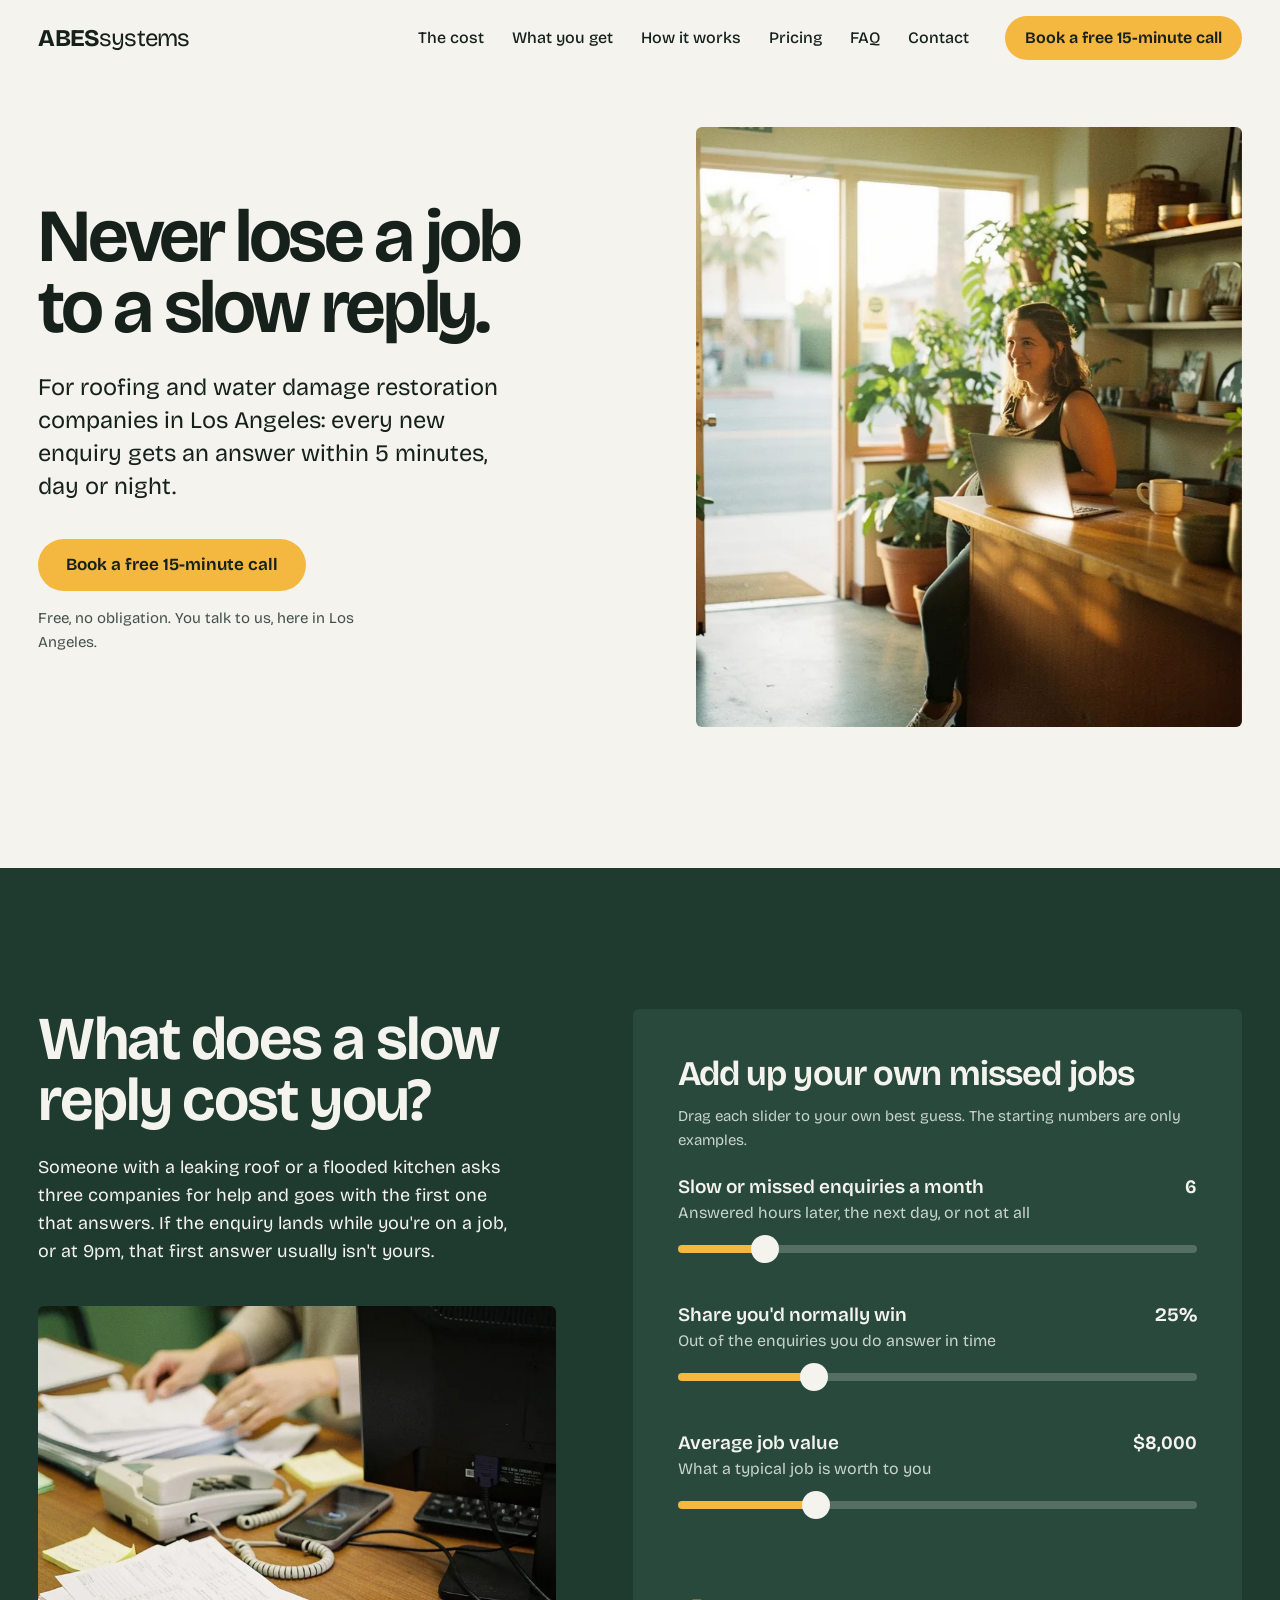
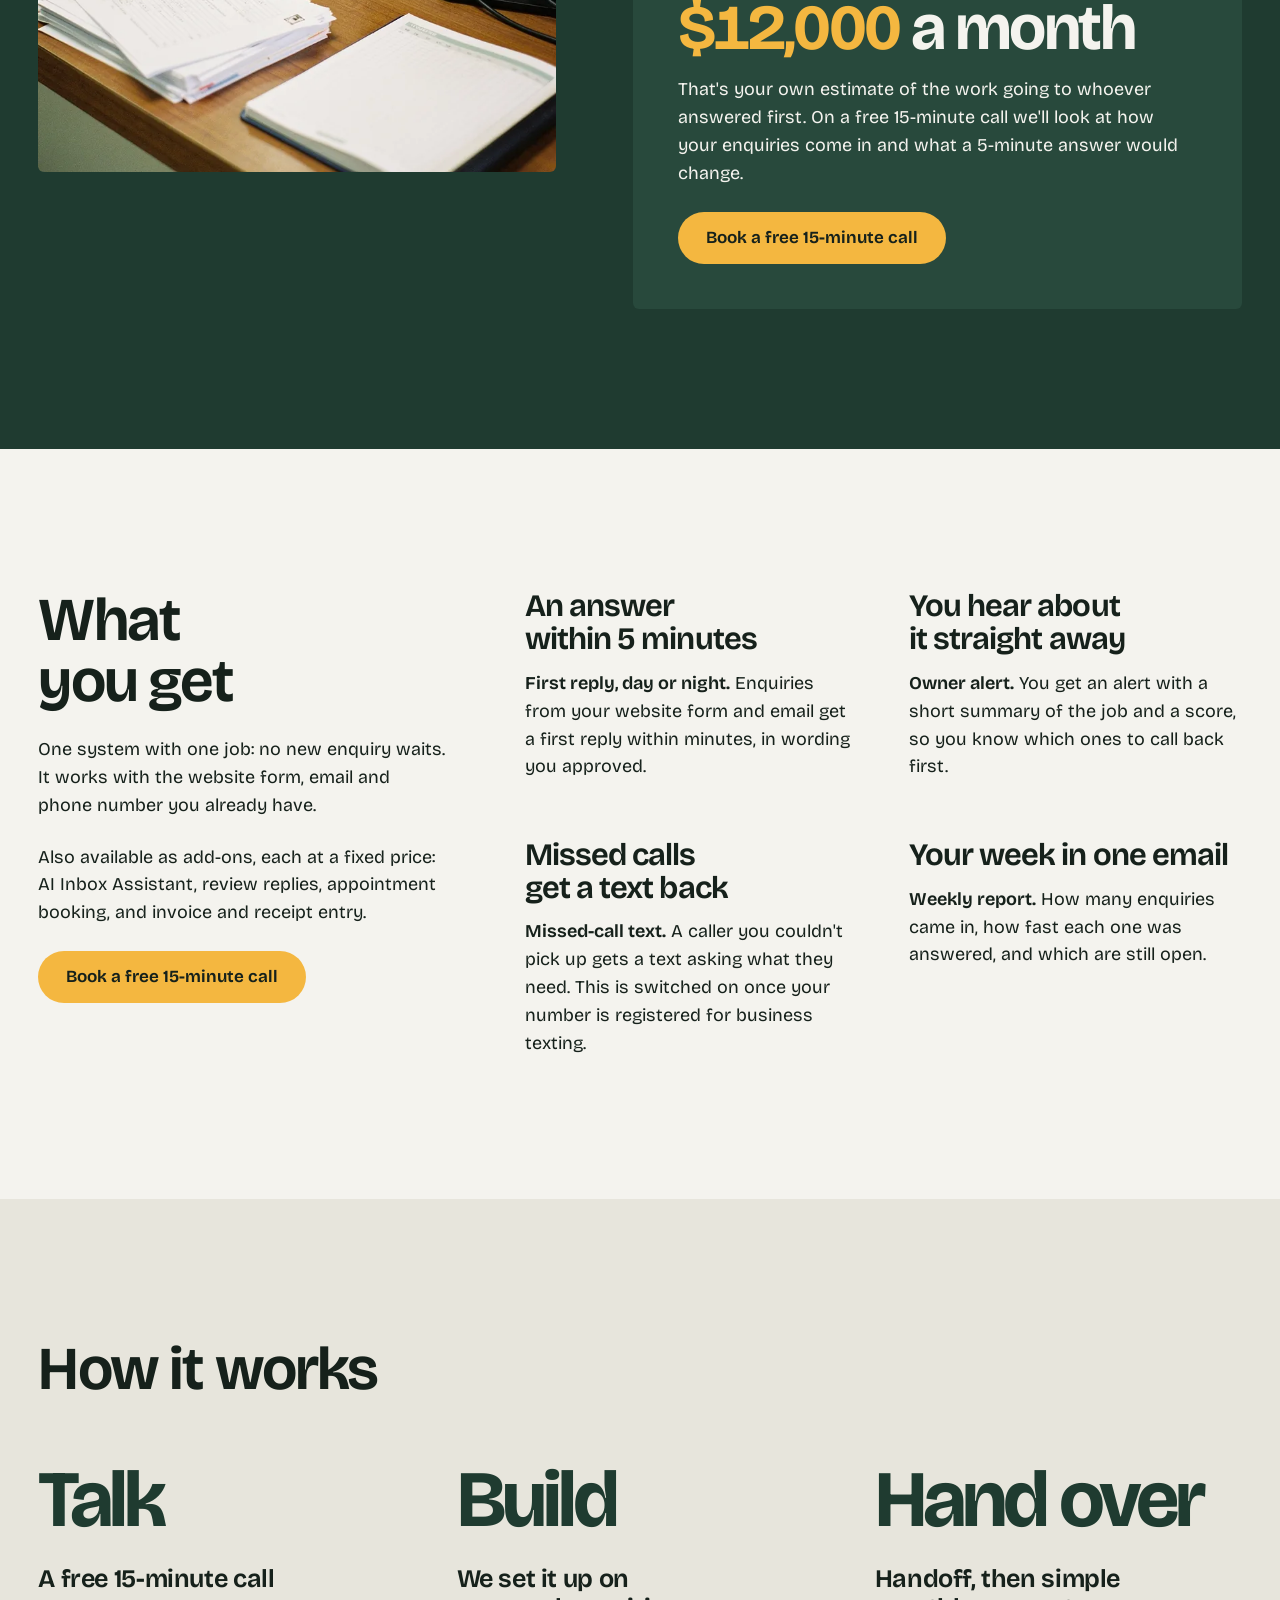
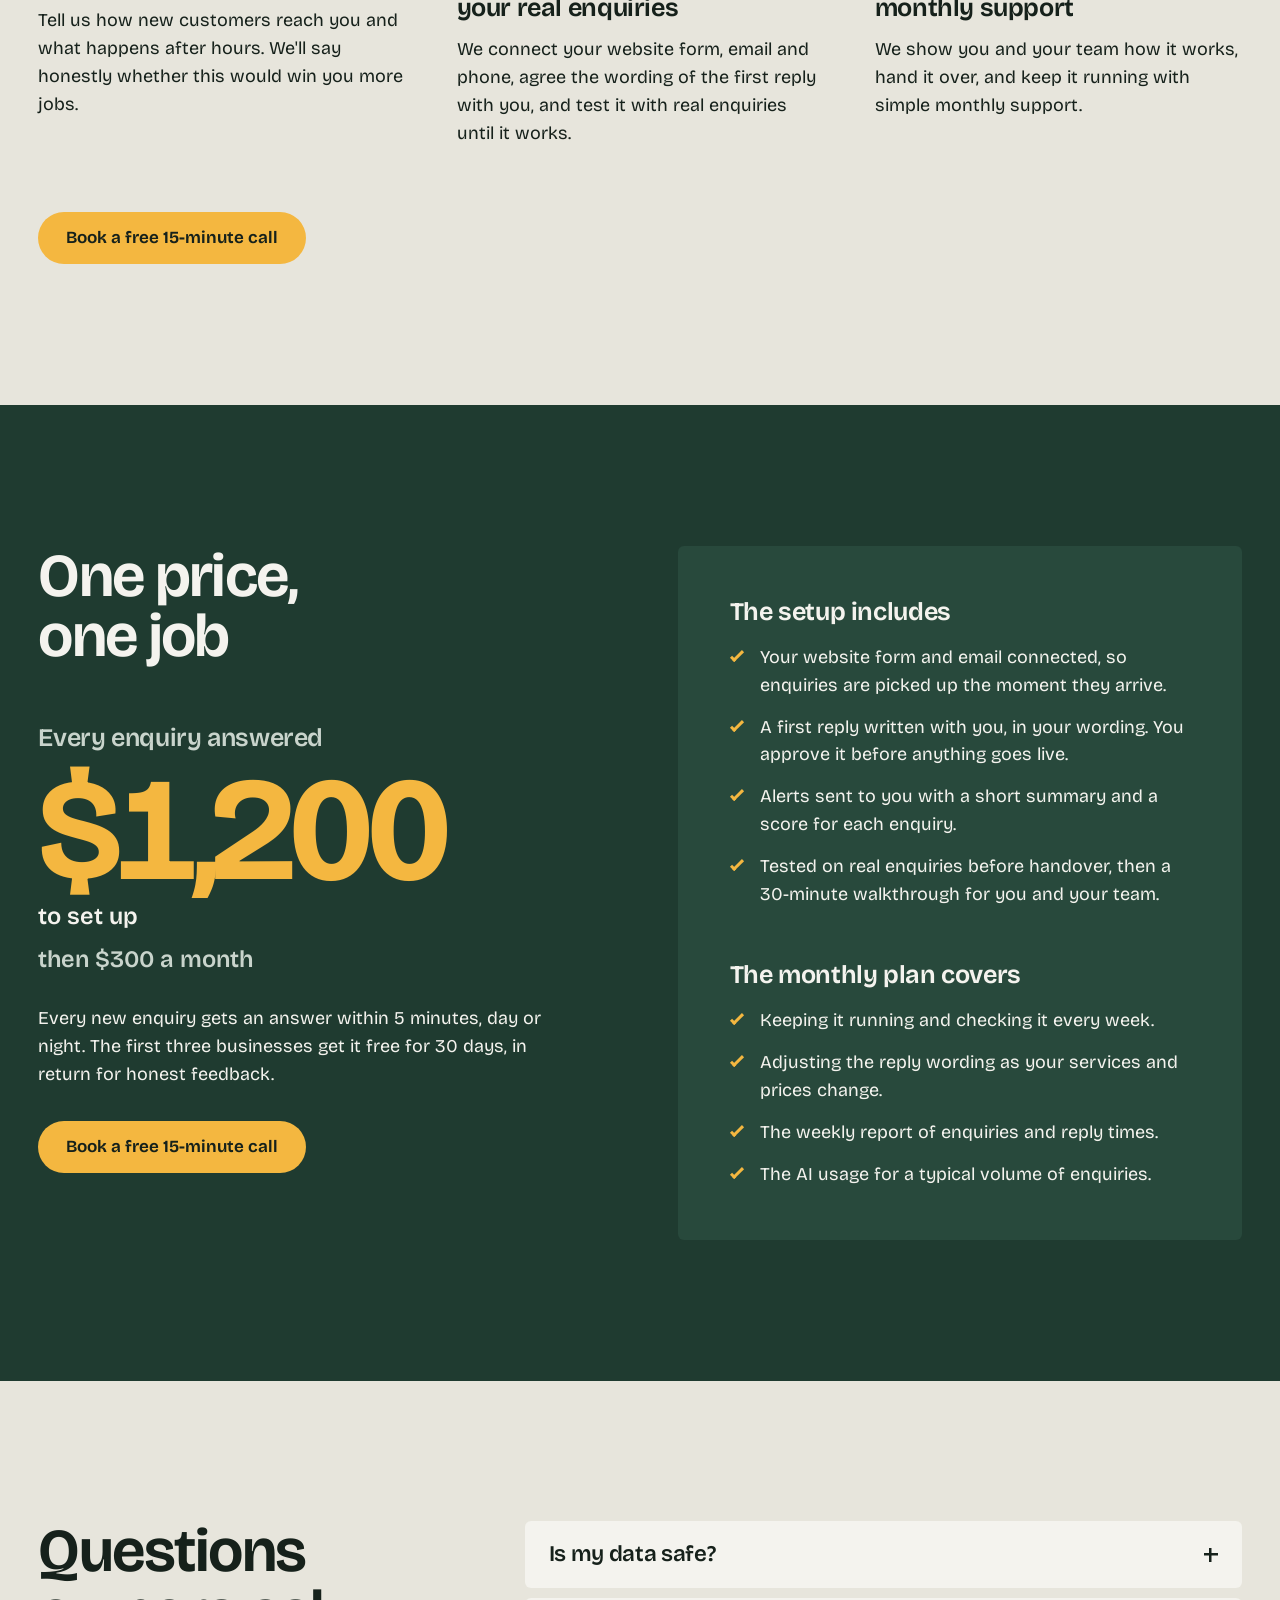
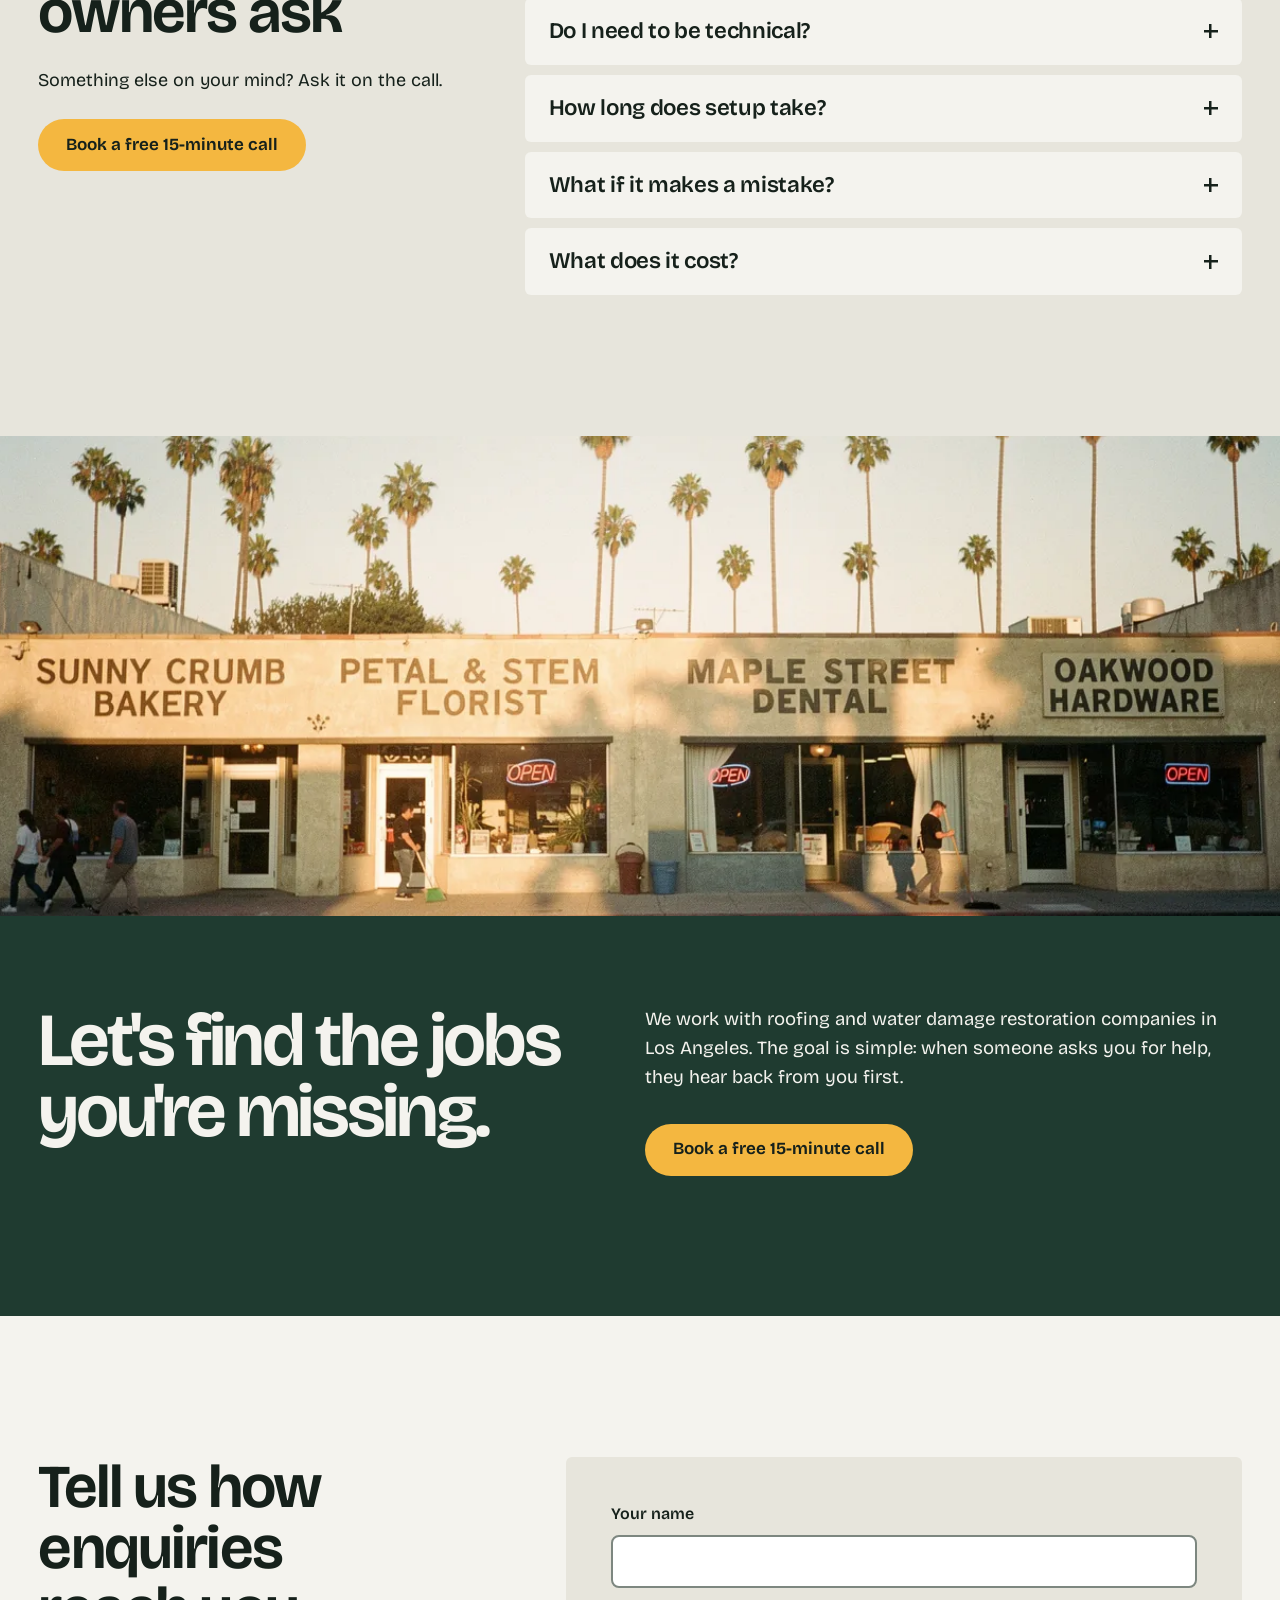
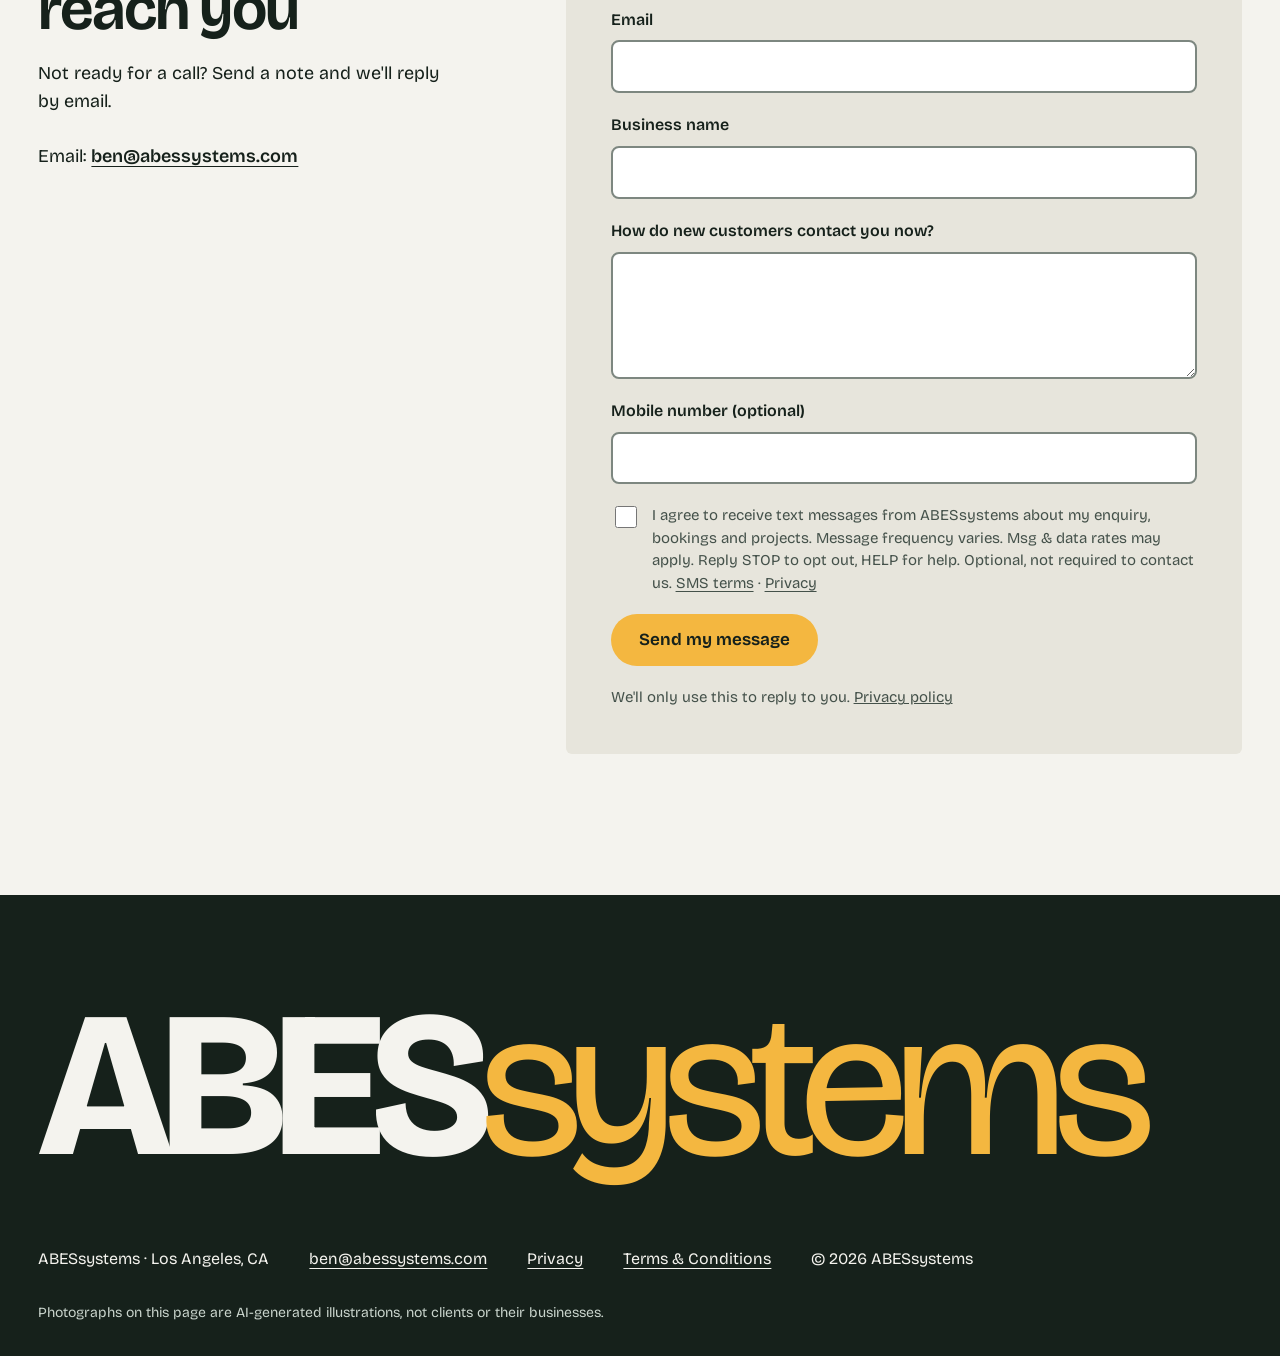
==== commit 5df2ea13: "Draft: remove Olivia Care client strip and logo Co-Authored-By: Claude Fable 5.2 <noreply@anthropic." ====
--- a/index.html
+++ b/index.html
@@ -83,7 +83,6 @@
           <li><a href="#services">What you get</a></li>
           <li><a href="#how">How it works</a></li>
           <li><a href="#pricing">Pricing</a></li>
-          <li><a href="#clients">Clients</a></li>
           <li><a href="#faq">FAQ</a></li>
           <li><a href="#contact">Contact</a></li>
         </ul>
@@ -247,22 +246,6 @@
       </div>
     </section>
 
-    <!-- 5. COMPANIES WE WORK WITH: logo strip.
-         To add a company, copy the <li class="logos__item"> block: link to their site, logo in images/,
-         alt = company name, width/height = the file's real pixel size. -->
-    <section class="clients" id="clients" aria-labelledby="clients-title">
-      <div class="wrap clients__grid">
-        <h2 id="clients-title" class="reveal">Companies we work with</h2>
-        <ul class="logos" aria-labelledby="clients-title">
-          <li class="logos__item reveal">
-            <a class="logo" href="https://oliviacare.com" rel="noopener" data-cta="client-oliviacare">
-              <img src="images/olivia-care-logo.png" width="1215" height="282" alt="Olivia Care" loading="lazy">
-            </a>
-          </li>
-        </ul>
-      </div>
-    </section>
-
     <!-- 6. FAQ -->
     <section class="faq tone" id="faq" aria-labelledby="faq-title">
       <div class="wrap faq__grid">
@@ -380,7 +363,7 @@
         <p><a class="tap" href="terms.html">Terms &amp; Conditions</a></p>
         <p>© <span id="year">2026</span> ABESsystems</p>
       </div>
-      <p class="footer__credit">Photographs on this page are AI-generated illustrations, not clients or their businesses. The Olivia Care logo belongs to Olivia Care.</p>
+      <p class="footer__credit">Photographs on this page are AI-generated illustrations, not clients or their businesses.</p>
     </div>
   </footer>
 </body>
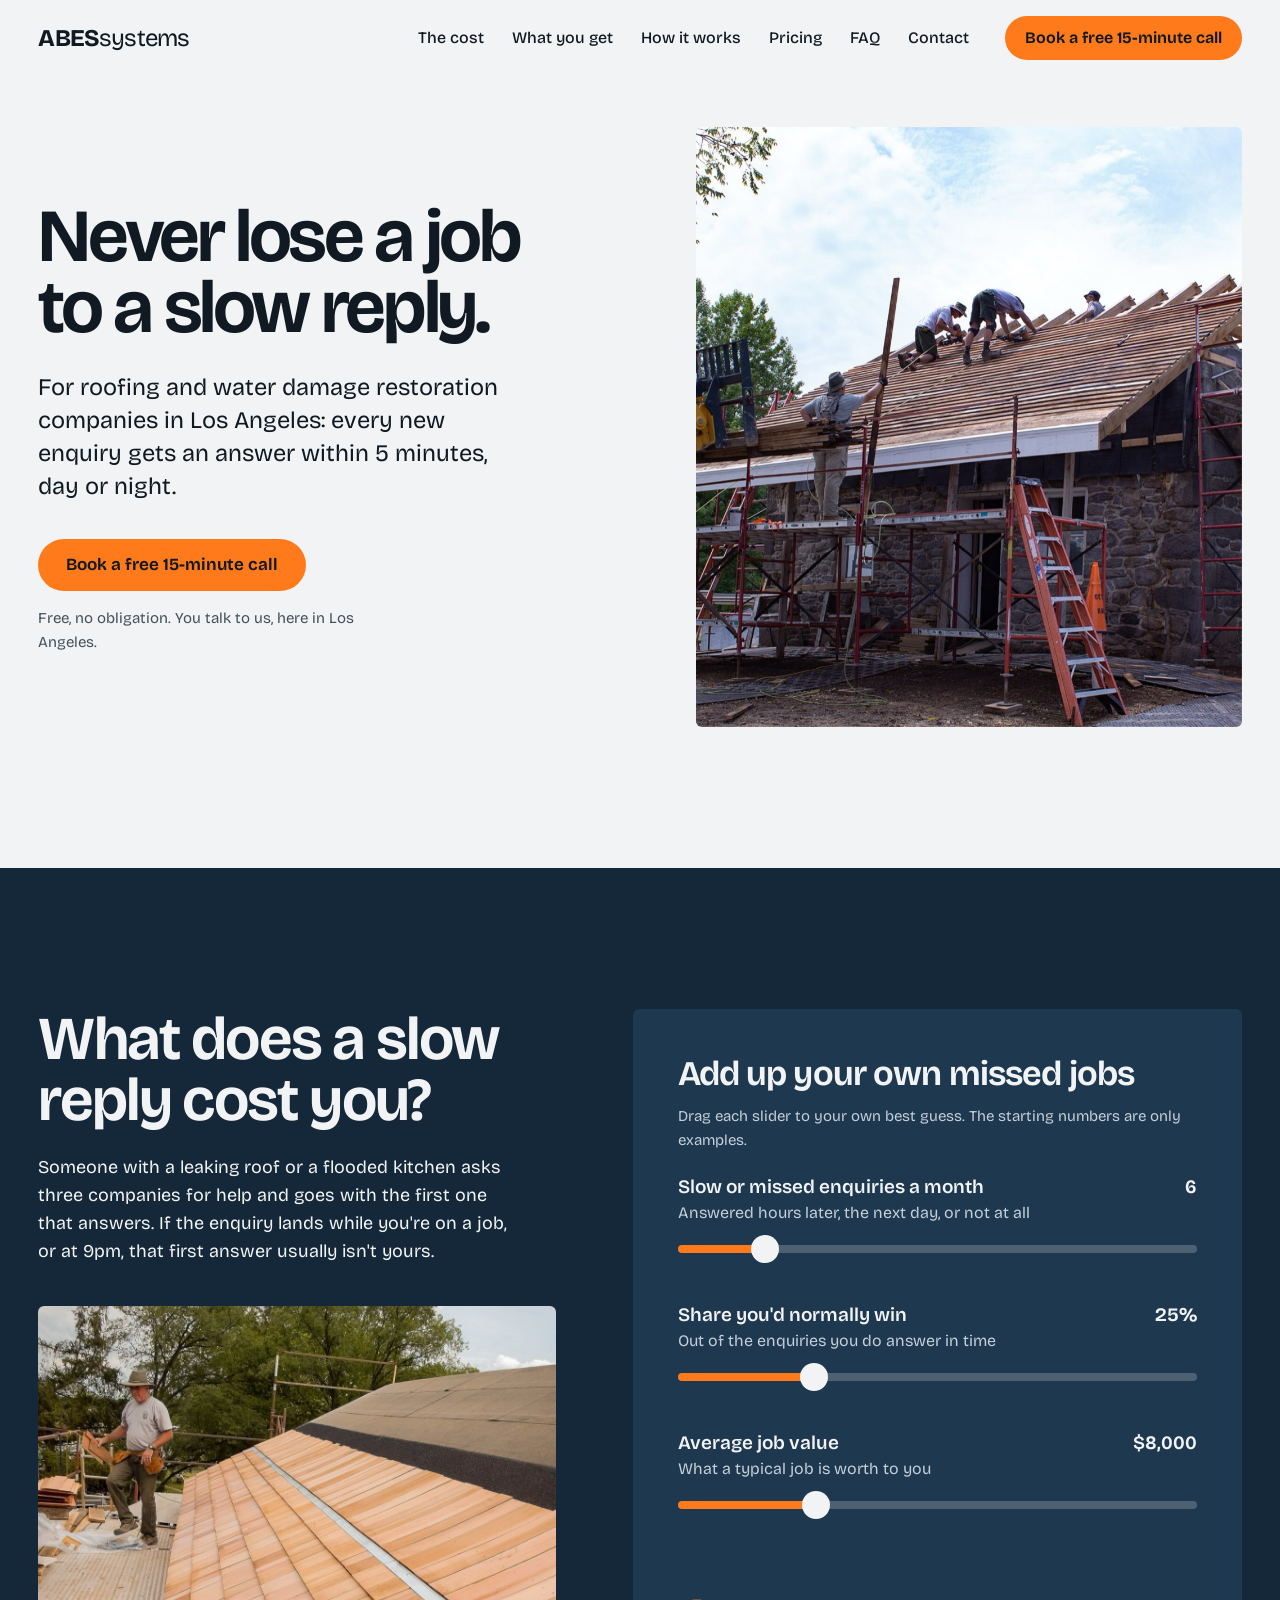
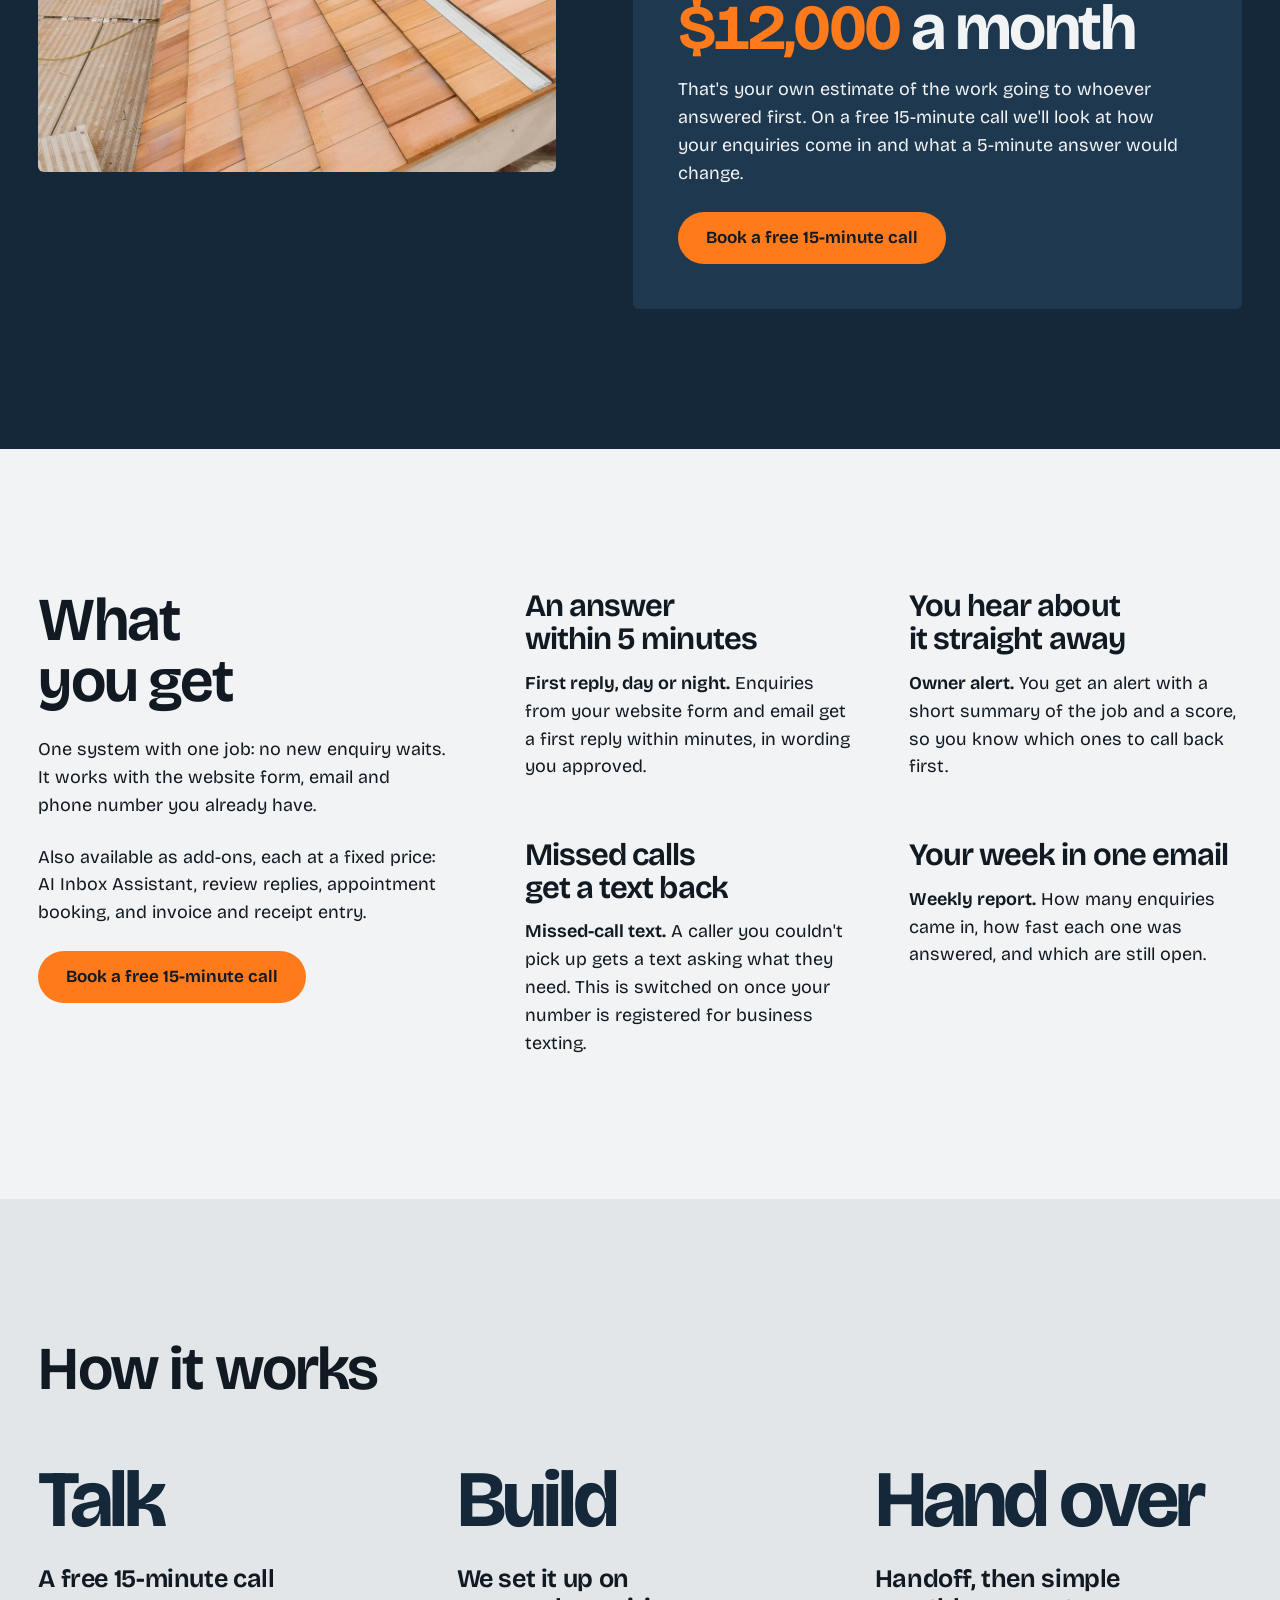
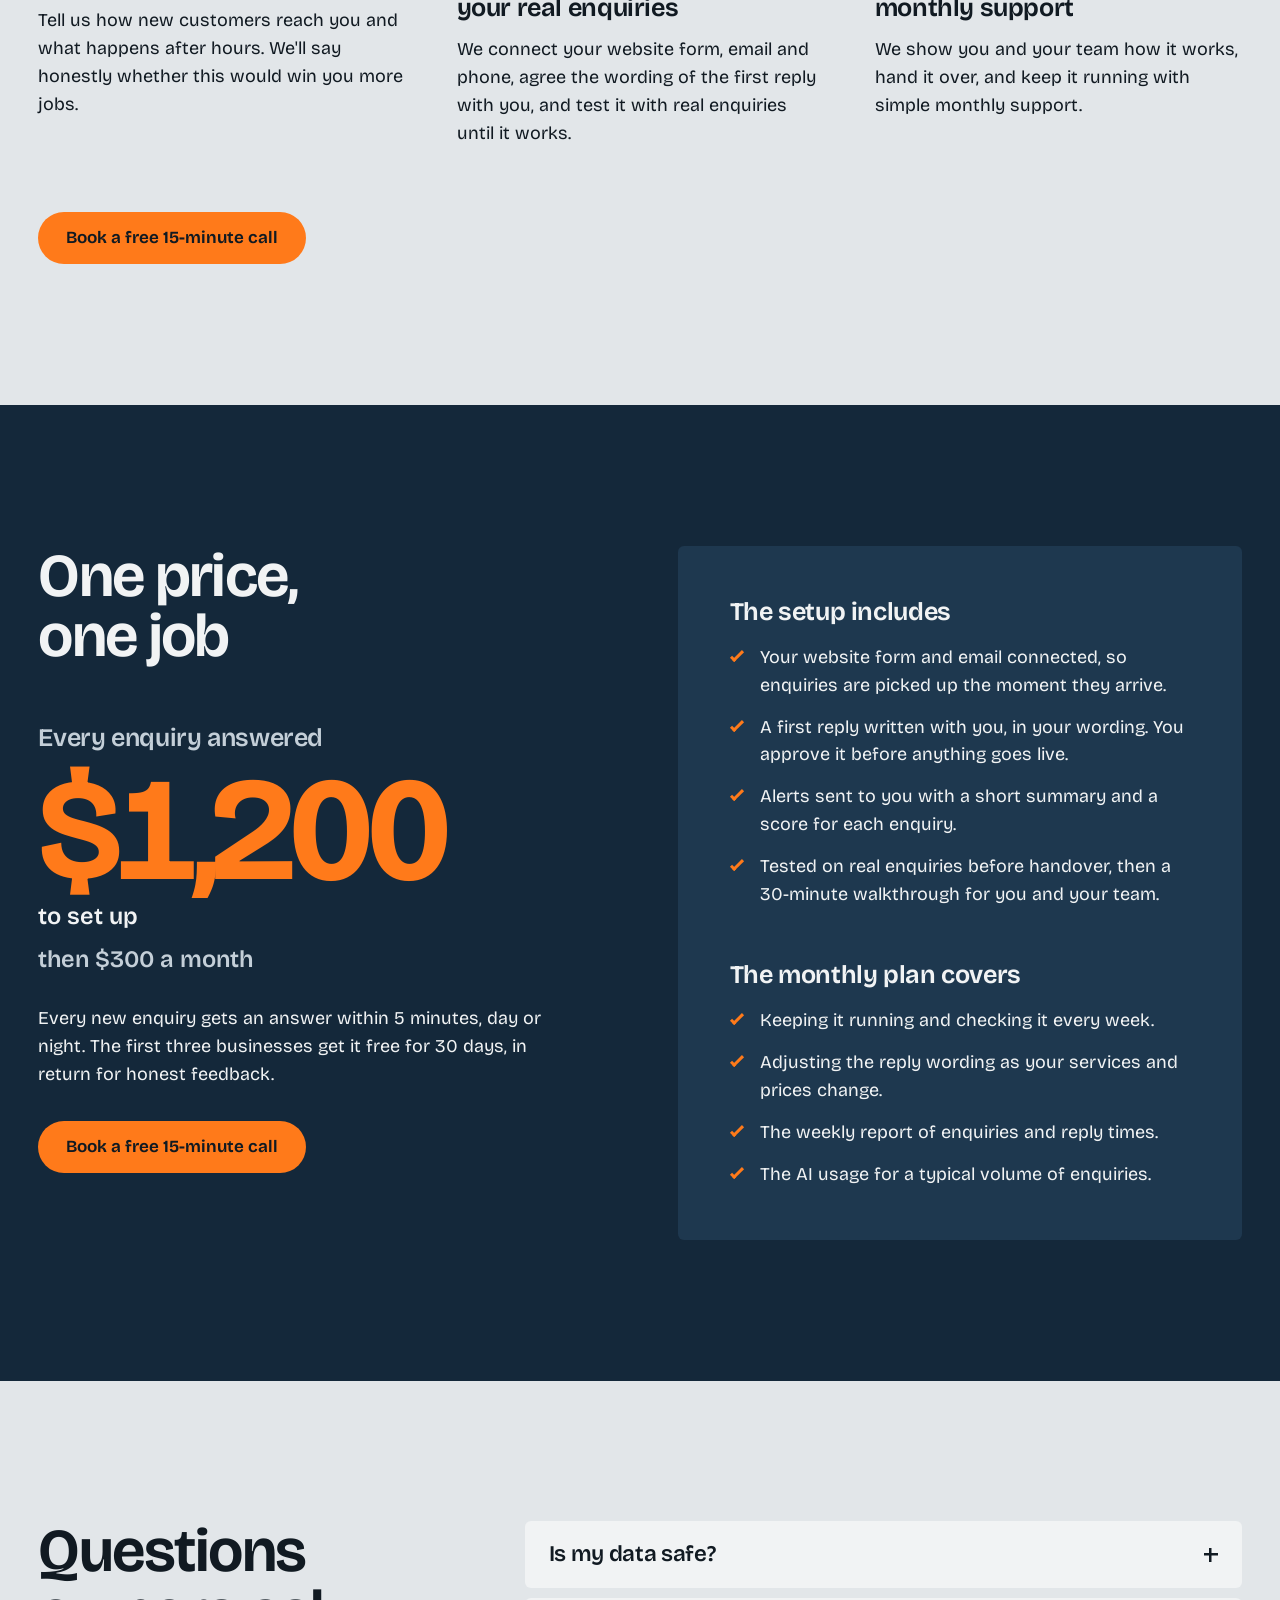
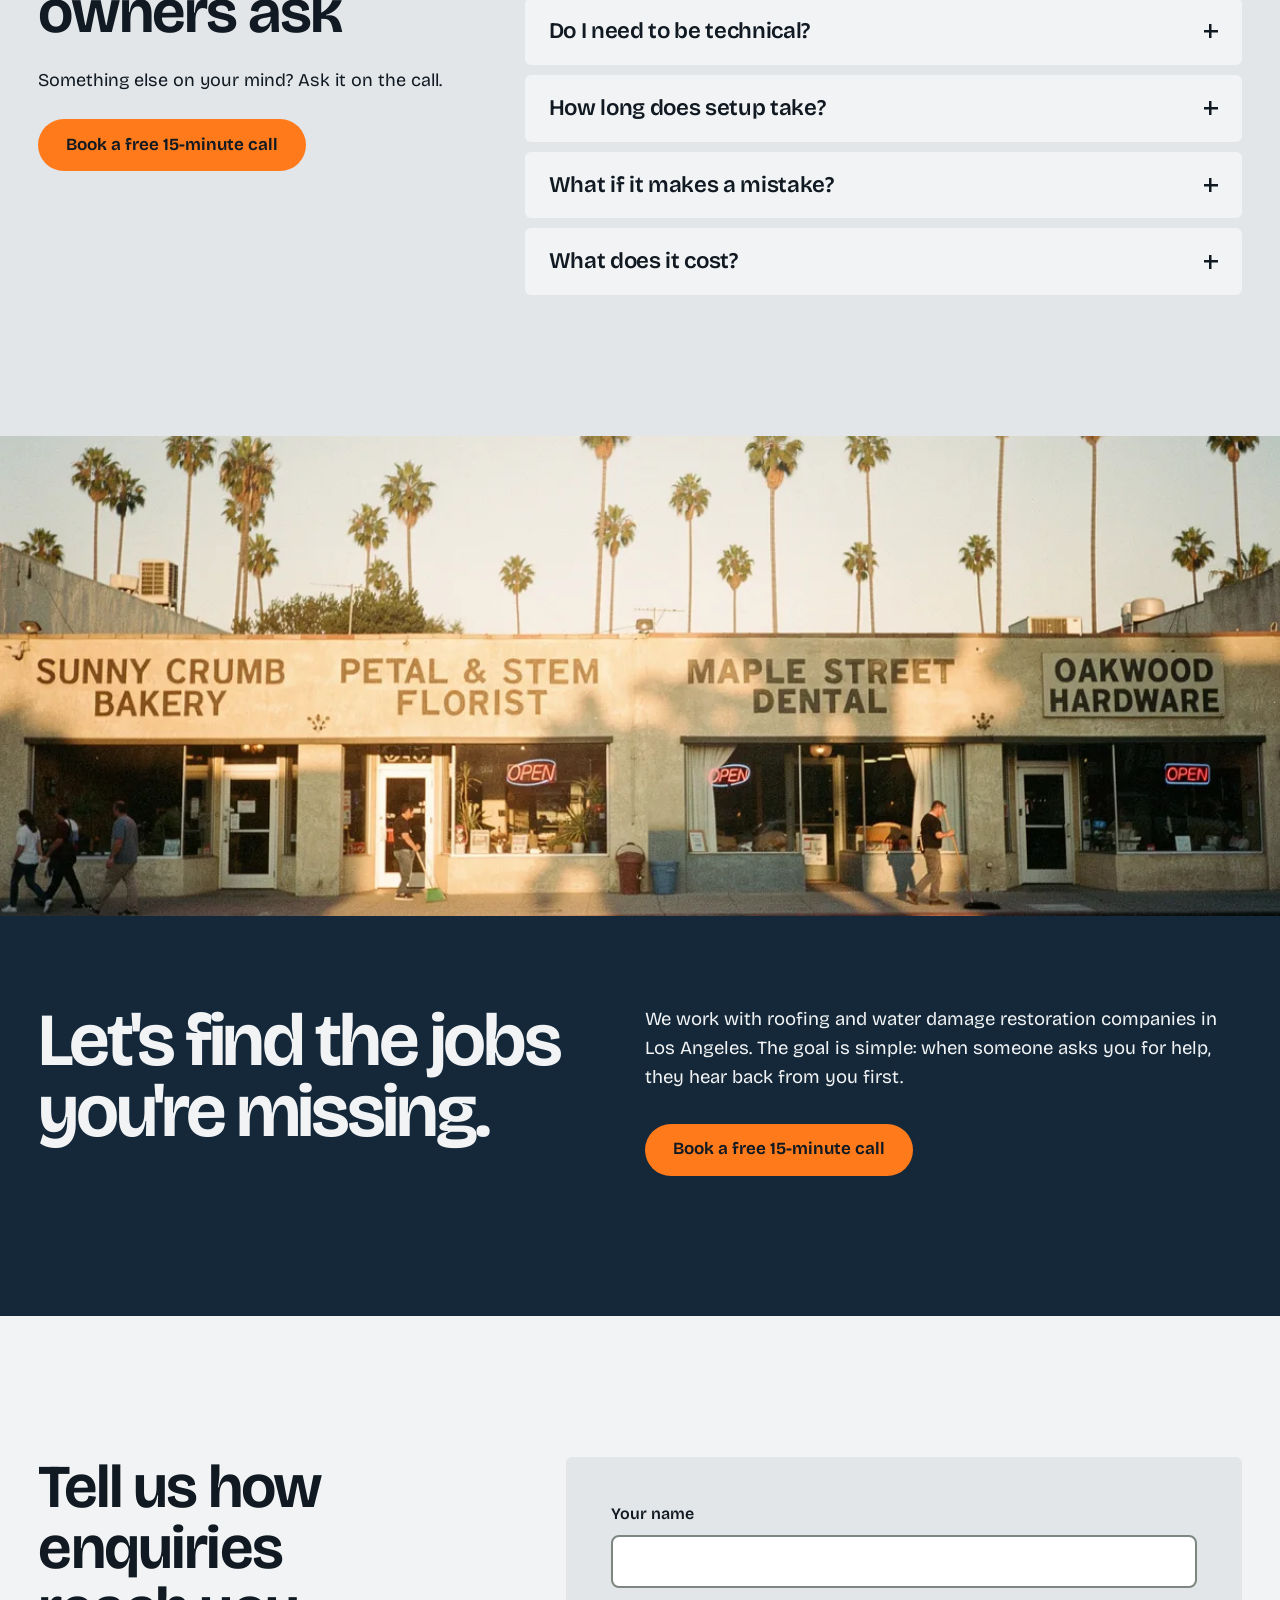
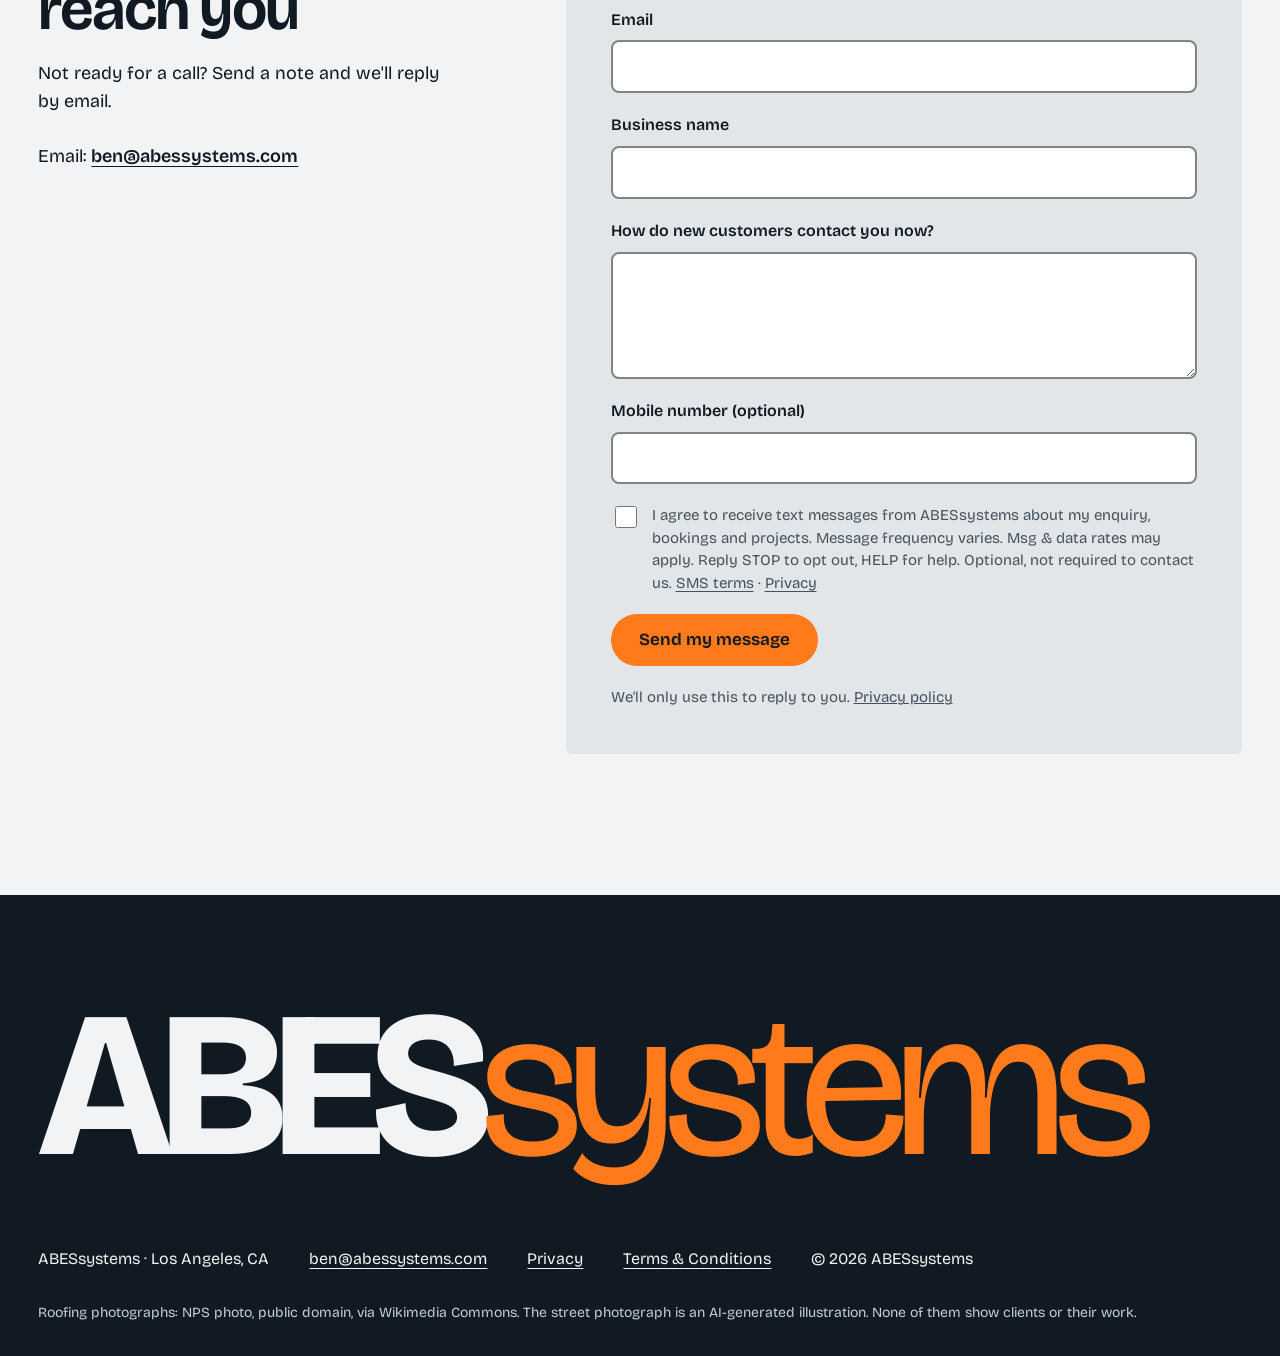
==== commit f15c2622: "Draft: roofing photographs (NPS, public domain), navy and orange palette, photo credit line Co-Autho" ====
--- a/index.html
+++ b/index.html
@@ -11,18 +11,18 @@
   <meta property="og:title" content="ABESsystems | Never lose a job to a slow reply">
   <meta property="og:description" content="Every new enquiry to your roofing or restoration company answered within 5 minutes, day or night. Book a free 15-minute call.">
   <meta property="og:url" content="https://abessystems.com/">
-  <meta property="og:image" content="https://abessystems.com/images/hero-shop-owner.webp">
+  <meta property="og:image" content="https://abessystems.com/images/roof-crew.jpg">
   <meta name="twitter:card" content="summary_large_image">
   <meta name="twitter:title" content="ABESsystems | Never lose a job to a slow reply">
   <meta name="twitter:description" content="Every new enquiry answered within 5 minutes, day or night. For LA roofers and restoration companies.">
-  <meta name="theme-color" content="#1F3B30">
+  <meta name="theme-color" content="#14283A">
   <link rel="icon" href="favicon.svg" type="image/svg+xml">
 
   <script>document.documentElement.classList.add("js");</script>
   <link rel="preconnect" href="https://fonts.googleapis.com">
   <link rel="preconnect" href="https://fonts.gstatic.com" crossorigin>
   <link rel="stylesheet" href="https://fonts.googleapis.com/css2?family=Bricolage+Grotesque:opsz,wght@12..96,400..700&display=swap">
-  <link rel="preload" as="image" href="images/hero-shop-owner.webp">
+  <link rel="preload" as="image" href="images/roof-crew.jpg">
   <link rel="stylesheet" href="styles.css">
   <script src="script.js" defer></script>
 
@@ -41,7 +41,7 @@
         "@id": "https://abessystems.com/#business",
         "name": "ABESsystems",
         "url": "https://abessystems.com/",
-        "image": "https://abessystems.com/images/hero-shop-owner.webp",
+        "image": "https://abessystems.com/images/roof-crew.jpg",
         "description": "ABESsystems makes sure Los Angeles roofing and water damage restoration companies answer every new enquiry within 5 minutes, day or night.",
         "foundingDate": "2026",
         "founder": { "@type": "Person", "name": "Ben Abesera" },
@@ -107,8 +107,8 @@
           </div>
         </div>
         <figure class="hero__media reveal">
-          <img src="images/hero-shop-owner.webp" width="1024" height="768"
-               alt="A smiling shop owner at the counter of her plant shop in late-afternoon light, working on an open laptop"
+          <img src="images/roof-crew.jpg" width="1600" height="1067"
+               alt="A roofing crew nailing down new wood shingles on a pitched roof, with scaffolding along the wall below"
                fetchpriority="high">
         </figure>
       </div>
@@ -121,8 +121,8 @@
           <h2 id="week-title" class="reveal">What does a slow reply cost you?</h2>
           <p class="reveal">Someone with a leaking roof or a flooded kitchen asks three companies for help and goes with the first one that answers. If the enquiry lands while you're on a job, or at 9pm, that first answer usually isn't yours.</p>
           <figure class="week__photo reveal">
-            <img src="images/clinic-front-desk.webp" width="768" height="1024" loading="lazy"
-                 alt="A busy clinic front desk with paper forms, sticky notes, a phone and an appointment book">
+            <img src="images/roof-shingles.jpg" width="1100" height="1467" loading="lazy"
+                 alt="A roofer carrying shingles across scaffolding beside a half-finished roof">
           </figure>
         </div>
 
@@ -283,7 +283,7 @@
     <section class="final field" aria-labelledby="final-title">
       <figure class="final__media">
         <img src="images/la-street.webp" width="1280" height="720" loading="lazy"
-             alt="A Los Angeles street of small independent shops at golden hour, a bakery, a florist, a dental office and a hardware store, under tall palm trees">
+             alt="A Los Angeles street of small independent shops at golden hour, under tall palm trees">
       </figure>
       <div class="wrap final__inner">
         <h2 id="final-title" class="reveal">Let's find the jobs you're missing.</h2>
@@ -363,7 +363,7 @@
         <p><a class="tap" href="terms.html">Terms &amp; Conditions</a></p>
         <p>© <span id="year">2026</span> ABESsystems</p>
       </div>
-      <p class="footer__credit">Photographs on this page are AI-generated illustrations, not clients or their businesses.</p>
+      <p class="footer__credit">Roofing photographs: NPS photo, public domain, via Wikimedia Commons. The street photograph is an AI-generated illustration. None of them show clients or their work.</p>
     </div>
   </footer>
 </body>
--- a/styles.css
+++ b/styles.css
@@ -1,16 +1,16 @@
 /* ABESsystems: tokens */
 :root {
-  --ground: #F4F3EE;
-  --tone: #E7E5DC;
-  --tone-2: #DCDACF;
-  --ink: #16211B;
-  --ink-2: #44514A;
-  --field: #1F3B30;
-  --field-2: #28493C;
-  --on-field: #F4F3EE;
-  --on-field-2: #C9D4CC;
-  --accent: #F4B740;
-  --accent-press: #E3A42A;
+  --ground: #F1F3F4;
+  --tone: #E2E6E9;
+  --tone-2: #D3D9DD;
+  --ink: #111A22;
+  --ink-2: #44515C;
+  --field: #14283A;
+  --field-2: #1E384F;
+  --on-field: #F1F3F4;
+  --on-field-2: #C4CFD8;
+  --accent: #FF7A1A;
+  --accent-press: #E8650A;
 
   --font: "Bricolage Grotesque", ui-sans-serif, system-ui, -apple-system, "Segoe UI", sans-serif;
   --t-body: 1.125rem;
@@ -105,7 +105,7 @@
 .hero__actions { margin-top: 36px; display: grid; gap: 16px; justify-items: start; }
 .hero__note { font-size: var(--t-small); color: var(--ink-2); max-width: 34ch; }
 .hero__media { overflow: hidden; border-radius: 6px; aspect-ratio: 4 / 4.4; }
-.hero__media img { width: 100%; height: 100%; object-fit: cover; object-position: 60% 50%; }
+.hero__media img { width: 100%; height: 100%; object-fit: cover; object-position: 46% 45%; }
 
 /* Week / problems */
 .week { padding: var(--section) 0; }
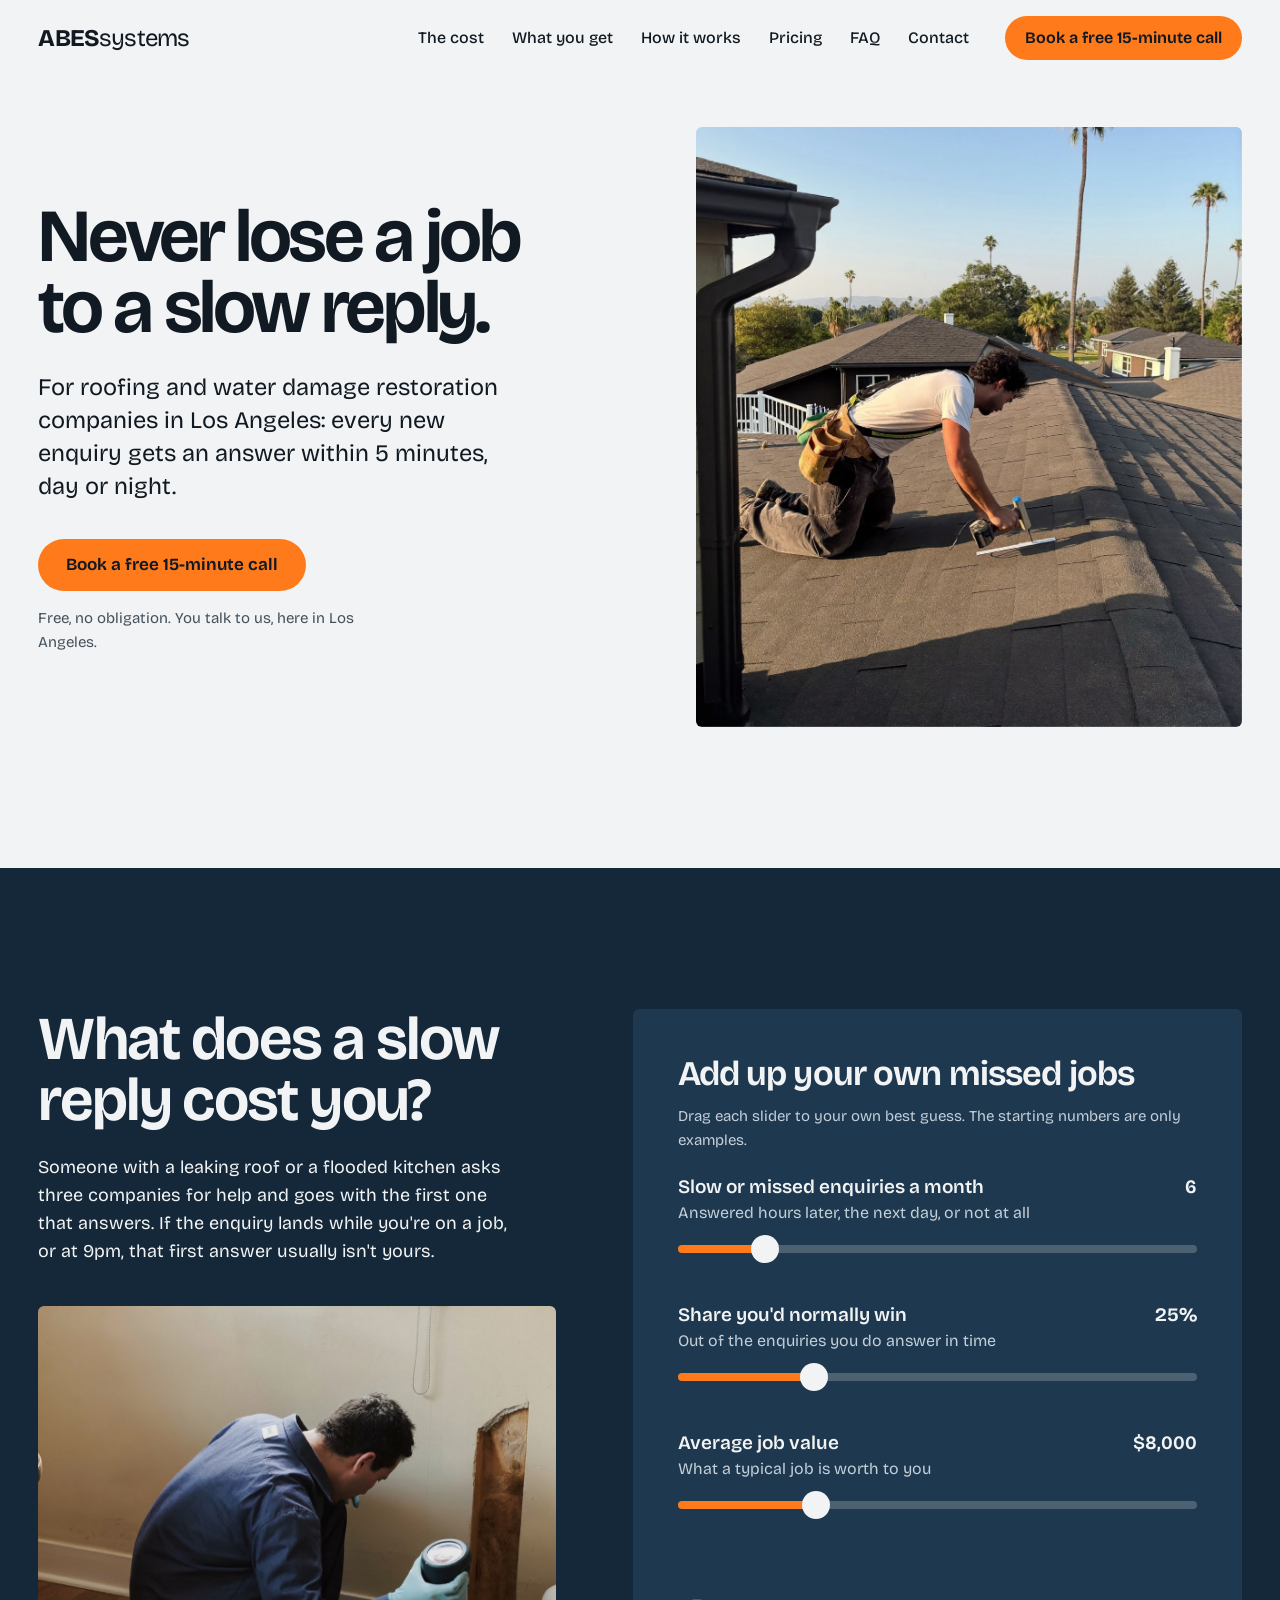
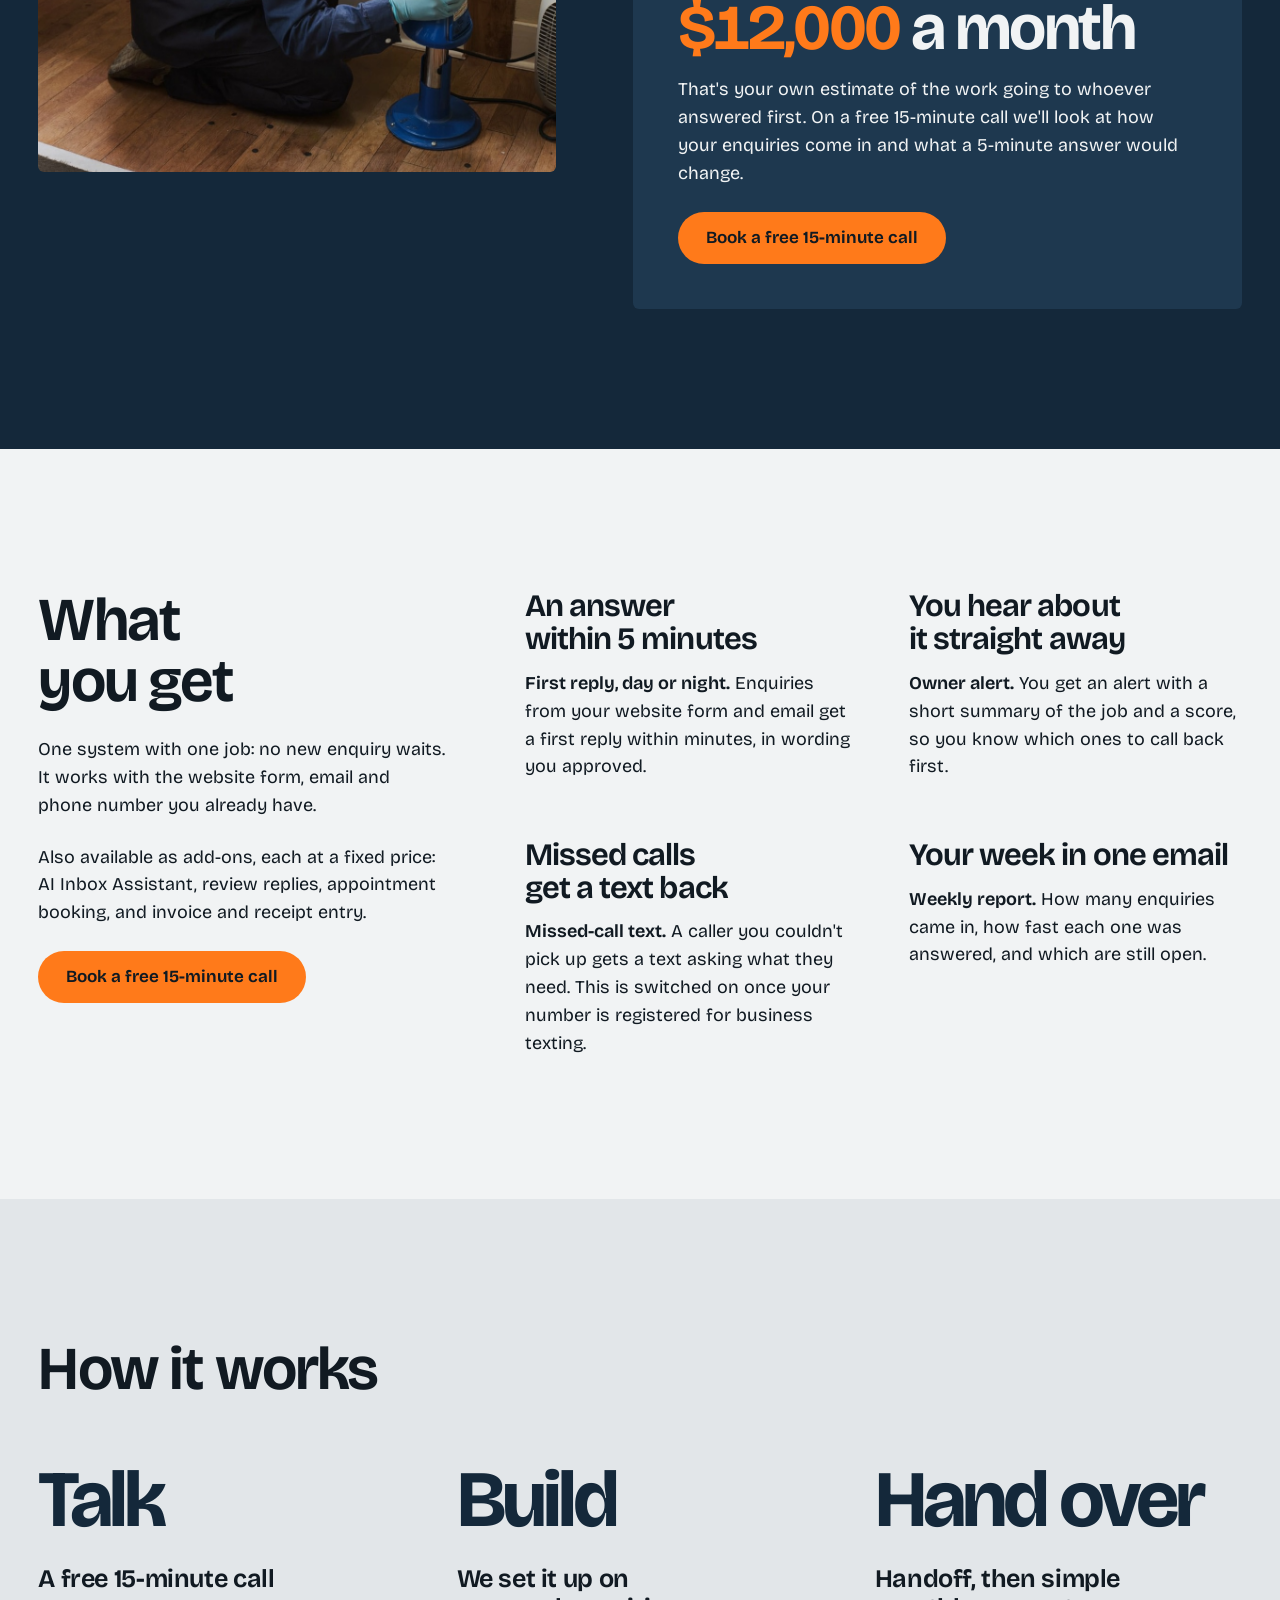
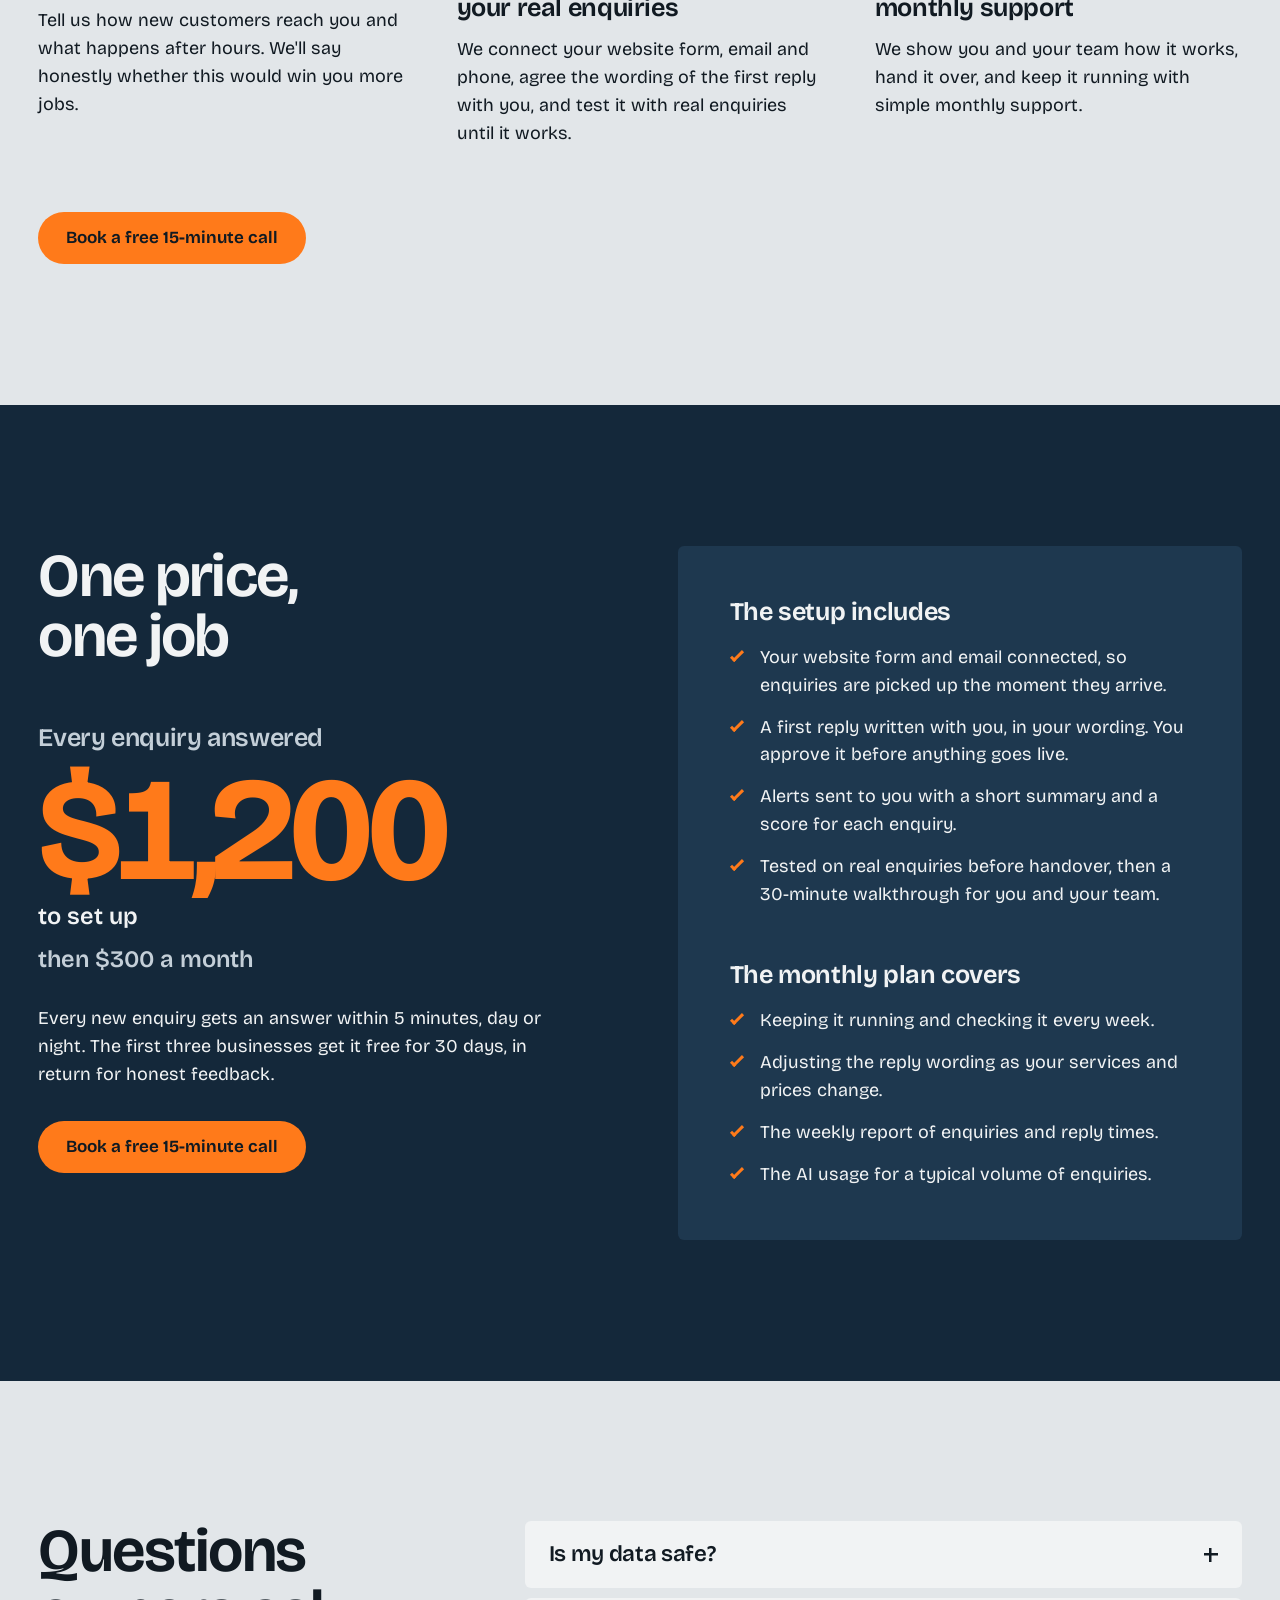
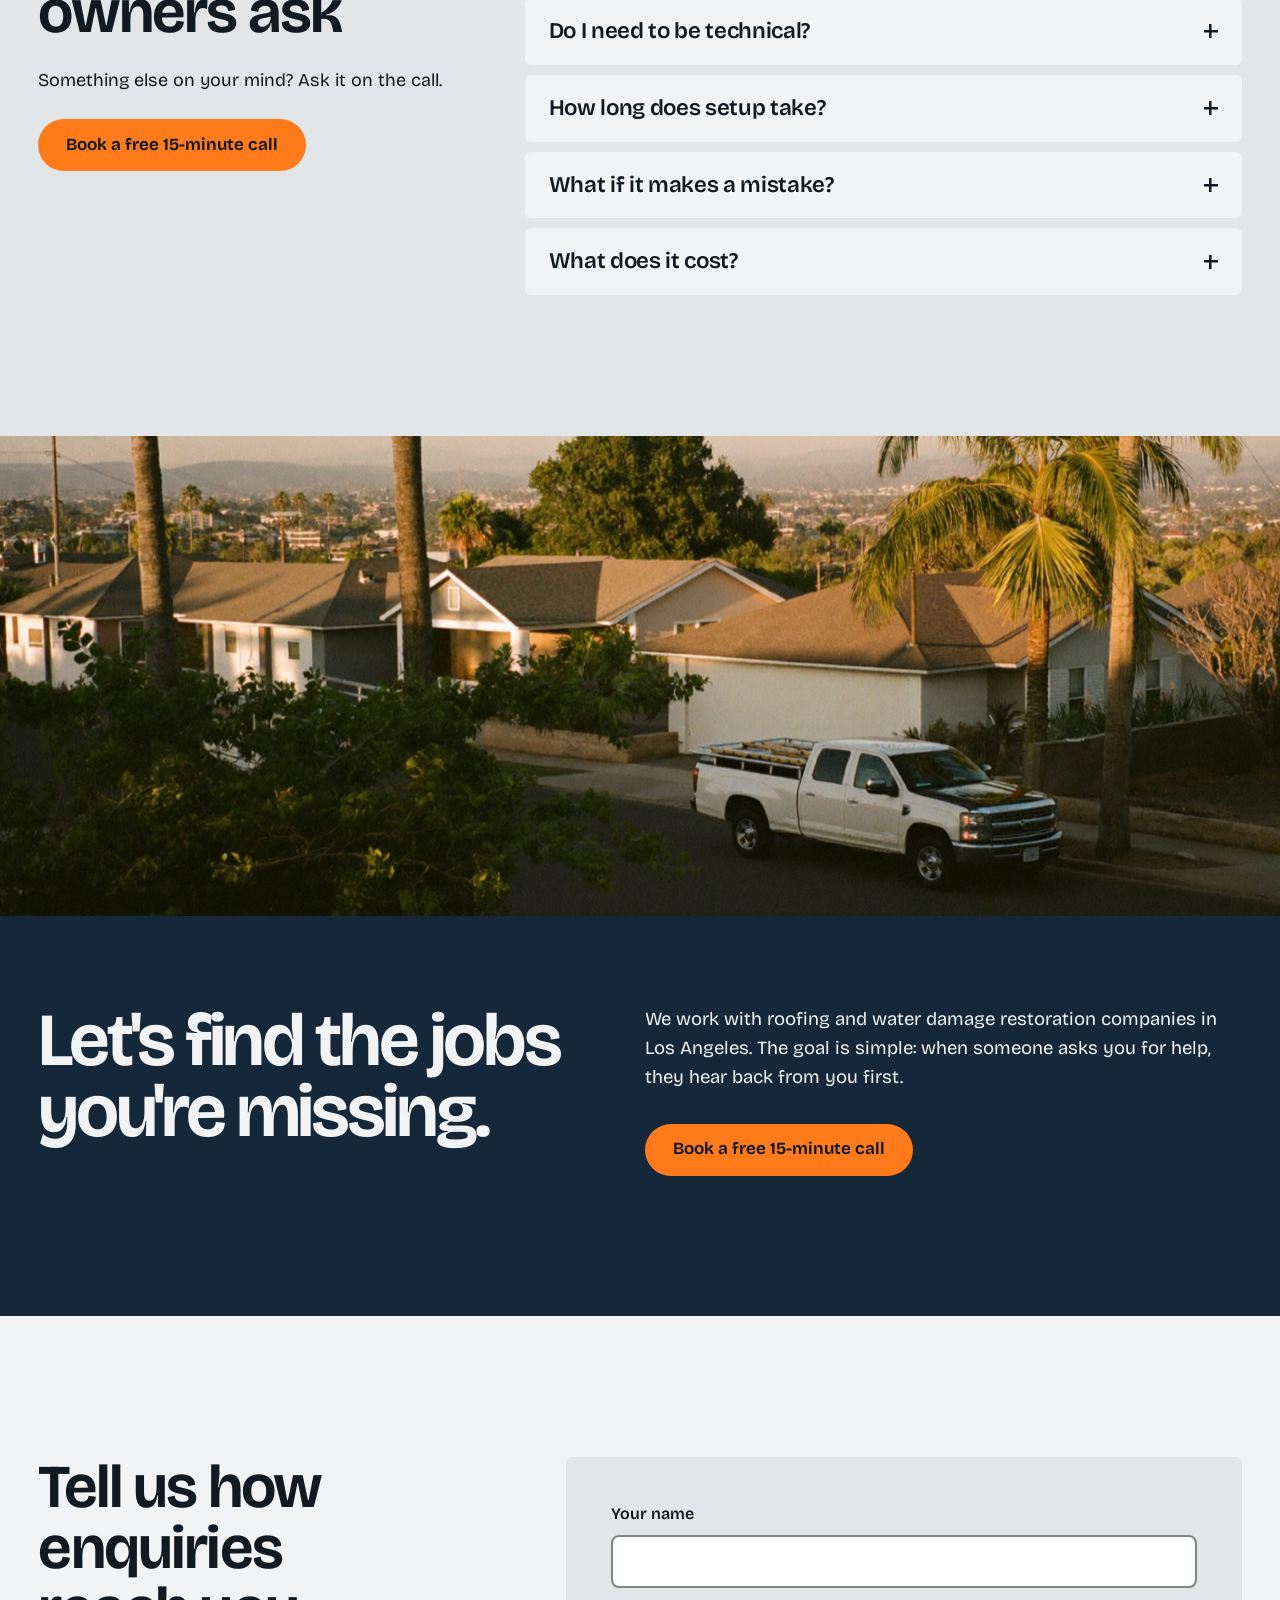
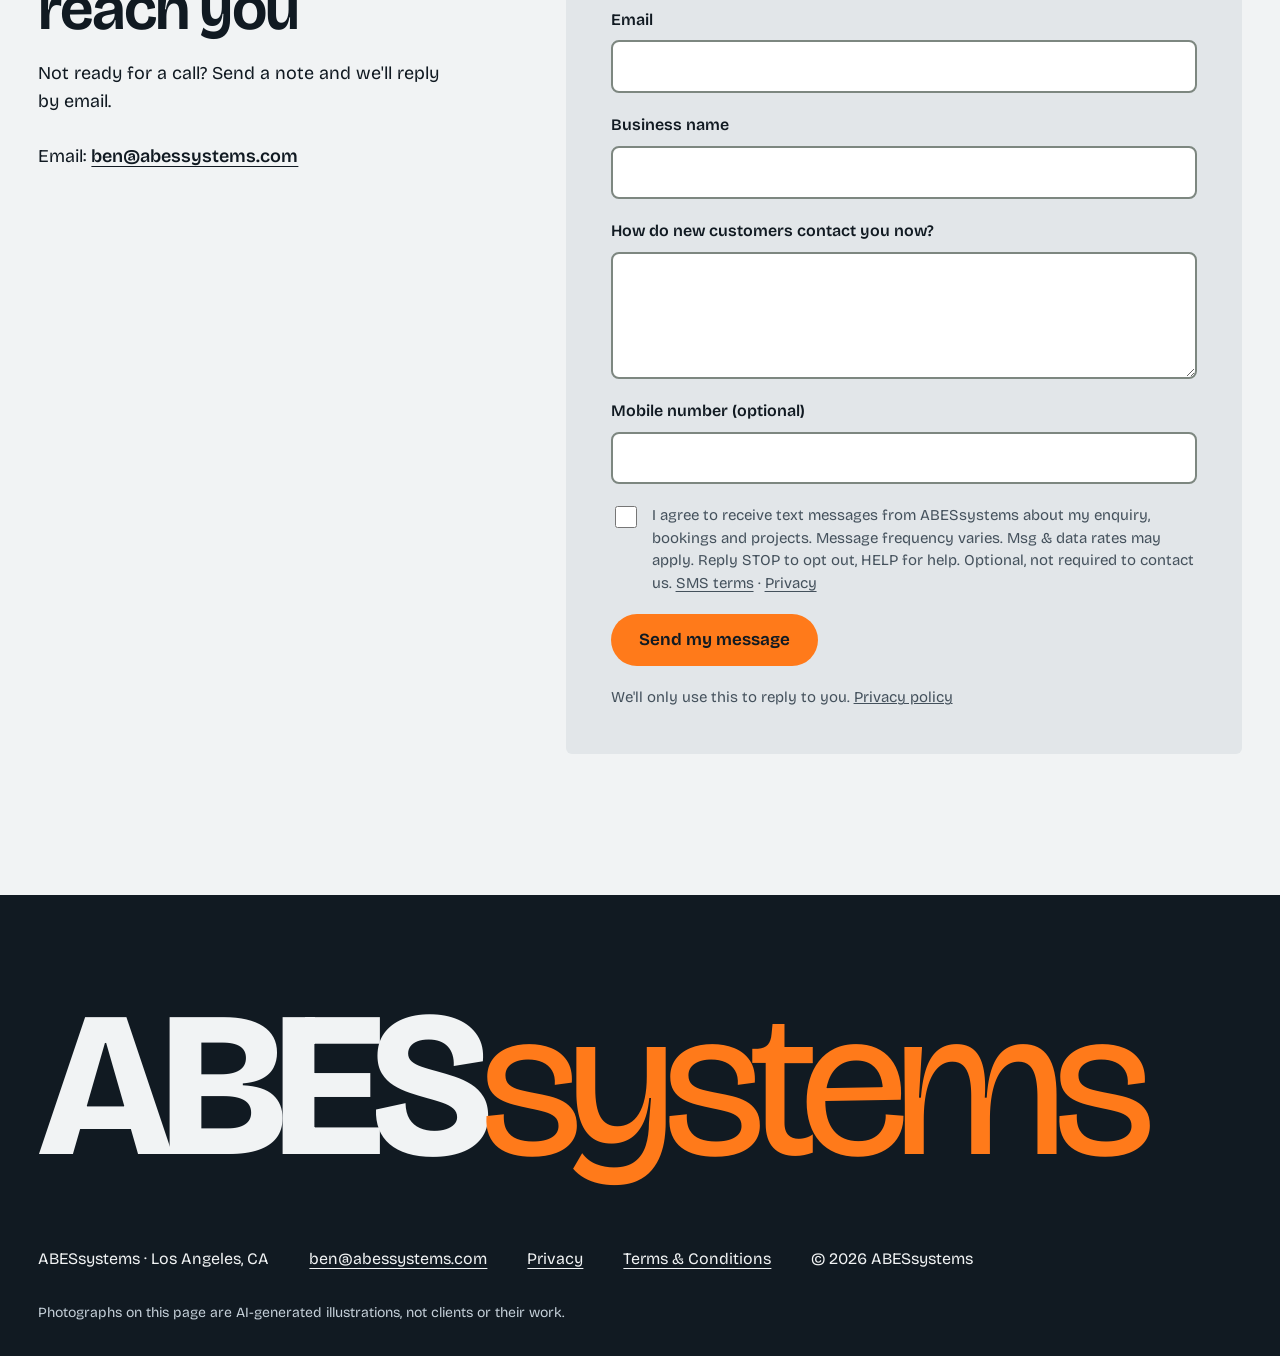
==== commit 29aafbec: "Draft: generated photographs of a roofer, a restoration technician and an LA street; credit line upd" ====
--- a/index.html
+++ b/index.html
@@ -11,7 +11,7 @@
   <meta property="og:title" content="ABESsystems | Never lose a job to a slow reply">
   <meta property="og:description" content="Every new enquiry to your roofing or restoration company answered within 5 minutes, day or night. Book a free 15-minute call.">
   <meta property="og:url" content="https://abessystems.com/">
-  <meta property="og:image" content="https://abessystems.com/images/roof-crew.jpg">
+  <meta property="og:image" content="https://abessystems.com/images/roofer-la.jpg">
   <meta name="twitter:card" content="summary_large_image">
   <meta name="twitter:title" content="ABESsystems | Never lose a job to a slow reply">
   <meta name="twitter:description" content="Every new enquiry answered within 5 minutes, day or night. For LA roofers and restoration companies.">
@@ -22,9 +22,9 @@
   <link rel="preconnect" href="https://fonts.googleapis.com">
   <link rel="preconnect" href="https://fonts.gstatic.com" crossorigin>
   <link rel="stylesheet" href="https://fonts.googleapis.com/css2?family=Bricolage+Grotesque:opsz,wght@12..96,400..700&display=swap">
-  <link rel="preload" as="image" href="images/roof-crew.jpg">
-  <link rel="stylesheet" href="styles.css">
-  <script src="script.js" defer></script>
+  <link rel="preload" as="image" href="images/roofer-la.jpg">
+  <link rel="stylesheet" href="styles.css?v=20261112c">
+  <script src="script.js?v=20261112c" defer></script>
 
   <!-- [OWNER: add analytics ID] Uncomment and replace G-XXXXXXXXXX with your Google Analytics 4 ID (or swap in Plausible).
        Booking-button clicks carry data-cta attributes you can track as conversions.
@@ -41,7 +41,7 @@
         "@id": "https://abessystems.com/#business",
         "name": "ABESsystems",
         "url": "https://abessystems.com/",
-        "image": "https://abessystems.com/images/roof-crew.jpg",
+        "image": "https://abessystems.com/images/roofer-la.jpg",
         "description": "ABESsystems makes sure Los Angeles roofing and water damage restoration companies answer every new enquiry within 5 minutes, day or night.",
         "foundingDate": "2026",
         "founder": { "@type": "Person", "name": "Ben Abesera" },
@@ -107,8 +107,8 @@
           </div>
         </div>
         <figure class="hero__media reveal">
-          <img src="images/roof-crew.jpg" width="1600" height="1067"
-               alt="A roofing crew nailing down new wood shingles on a pitched roof, with scaffolding along the wall below"
+          <img src="images/roofer-la.jpg" width="1200" height="1600"
+               alt="A roofer kneeling on a shingle roof with a nail gun in late-afternoon light, palm trees and neighbouring rooftops behind him"
                fetchpriority="high">
         </figure>
       </div>
@@ -121,8 +121,8 @@
           <h2 id="week-title" class="reveal">What does a slow reply cost you?</h2>
           <p class="reveal">Someone with a leaking roof or a flooded kitchen asks three companies for help and goes with the first one that answers. If the enquiry lands while you're on a job, or at 9pm, that first answer usually isn't yours.</p>
           <figure class="week__photo reveal">
-            <img src="images/roof-shingles.jpg" width="1100" height="1467" loading="lazy"
-                 alt="A roofer carrying shingles across scaffolding beside a half-finished roof">
+            <img src="images/restoration-tech.jpg" width="1100" height="1466" loading="lazy"
+                 alt="A restoration technician kneeling on a hardwood floor, setting up drying equipment beside an opened section of wall">
           </figure>
         </div>
 
@@ -282,8 +282,8 @@
     <!-- 7. FINAL CALL TO ACTION -->
     <section class="final field" aria-labelledby="final-title">
       <figure class="final__media">
-        <img src="images/la-street.webp" width="1280" height="720" loading="lazy"
-             alt="A Los Angeles street of small independent shops at golden hour, under tall palm trees">
+        <img src="images/la-roofs-street.jpg" width="1600" height="905" loading="lazy"
+             alt="A Los Angeles residential street at golden hour: single-storey houses with shingle roofs, palm trees and a contractor's pickup with a ladder rack">
       </figure>
       <div class="wrap final__inner">
         <h2 id="final-title" class="reveal">Let's find the jobs you're missing.</h2>
@@ -363,7 +363,7 @@
         <p><a class="tap" href="terms.html">Terms &amp; Conditions</a></p>
         <p>© <span id="year">2026</span> ABESsystems</p>
       </div>
-      <p class="footer__credit">Roofing photographs: NPS photo, public domain, via Wikimedia Commons. The street photograph is an AI-generated illustration. None of them show clients or their work.</p>
+      <p class="footer__credit">Photographs on this page are AI-generated illustrations, not clients or their work.</p>
     </div>
   </footer>
 </body>
--- a/styles.css
+++ b/styles.css
@@ -105,7 +105,7 @@
 .hero__actions { margin-top: 36px; display: grid; gap: 16px; justify-items: start; }
 .hero__note { font-size: var(--t-small); color: var(--ink-2); max-width: 34ch; }
 .hero__media { overflow: hidden; border-radius: 6px; aspect-ratio: 4 / 4.4; }
-.hero__media img { width: 100%; height: 100%; object-fit: cover; object-position: 46% 45%; }
+.hero__media img { width: 100%; height: 100%; object-fit: cover; object-position: 50% 60%; }
 
 /* Week / problems */
 .week { padding: var(--section) 0; }
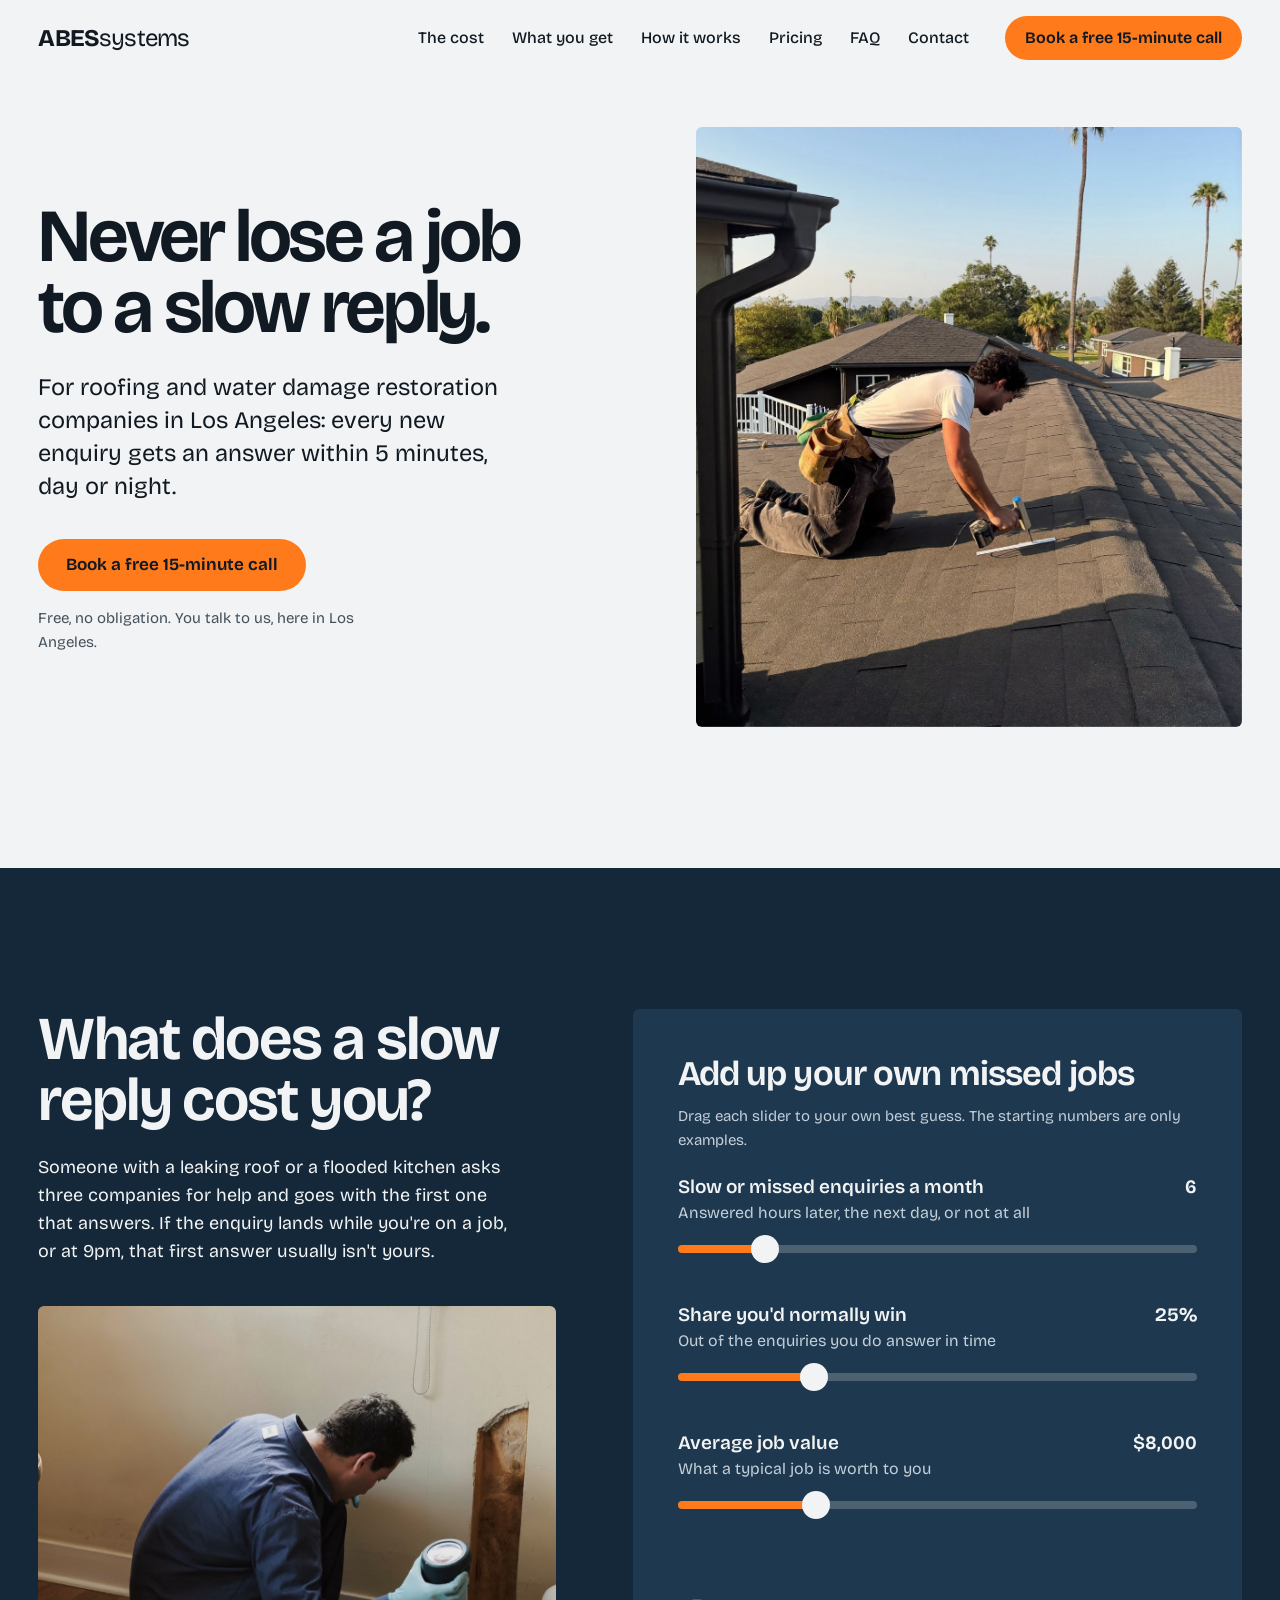
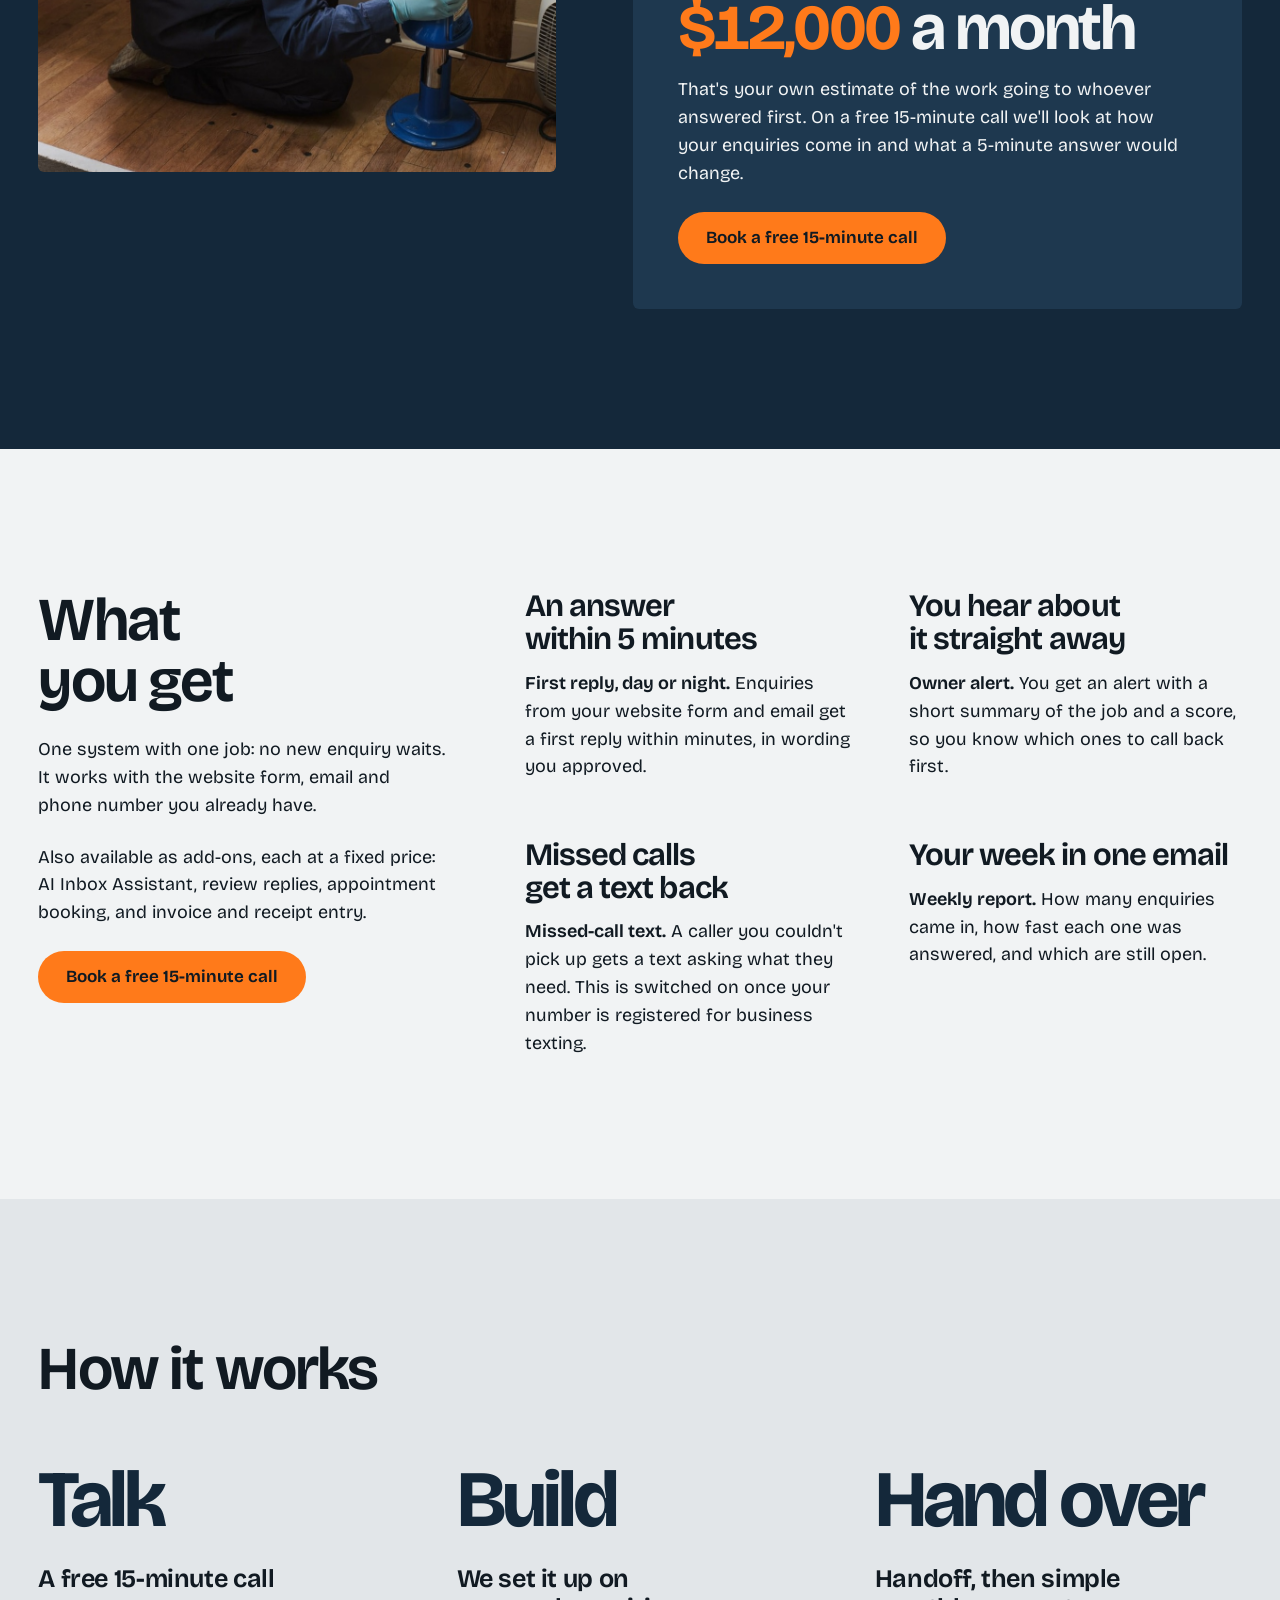
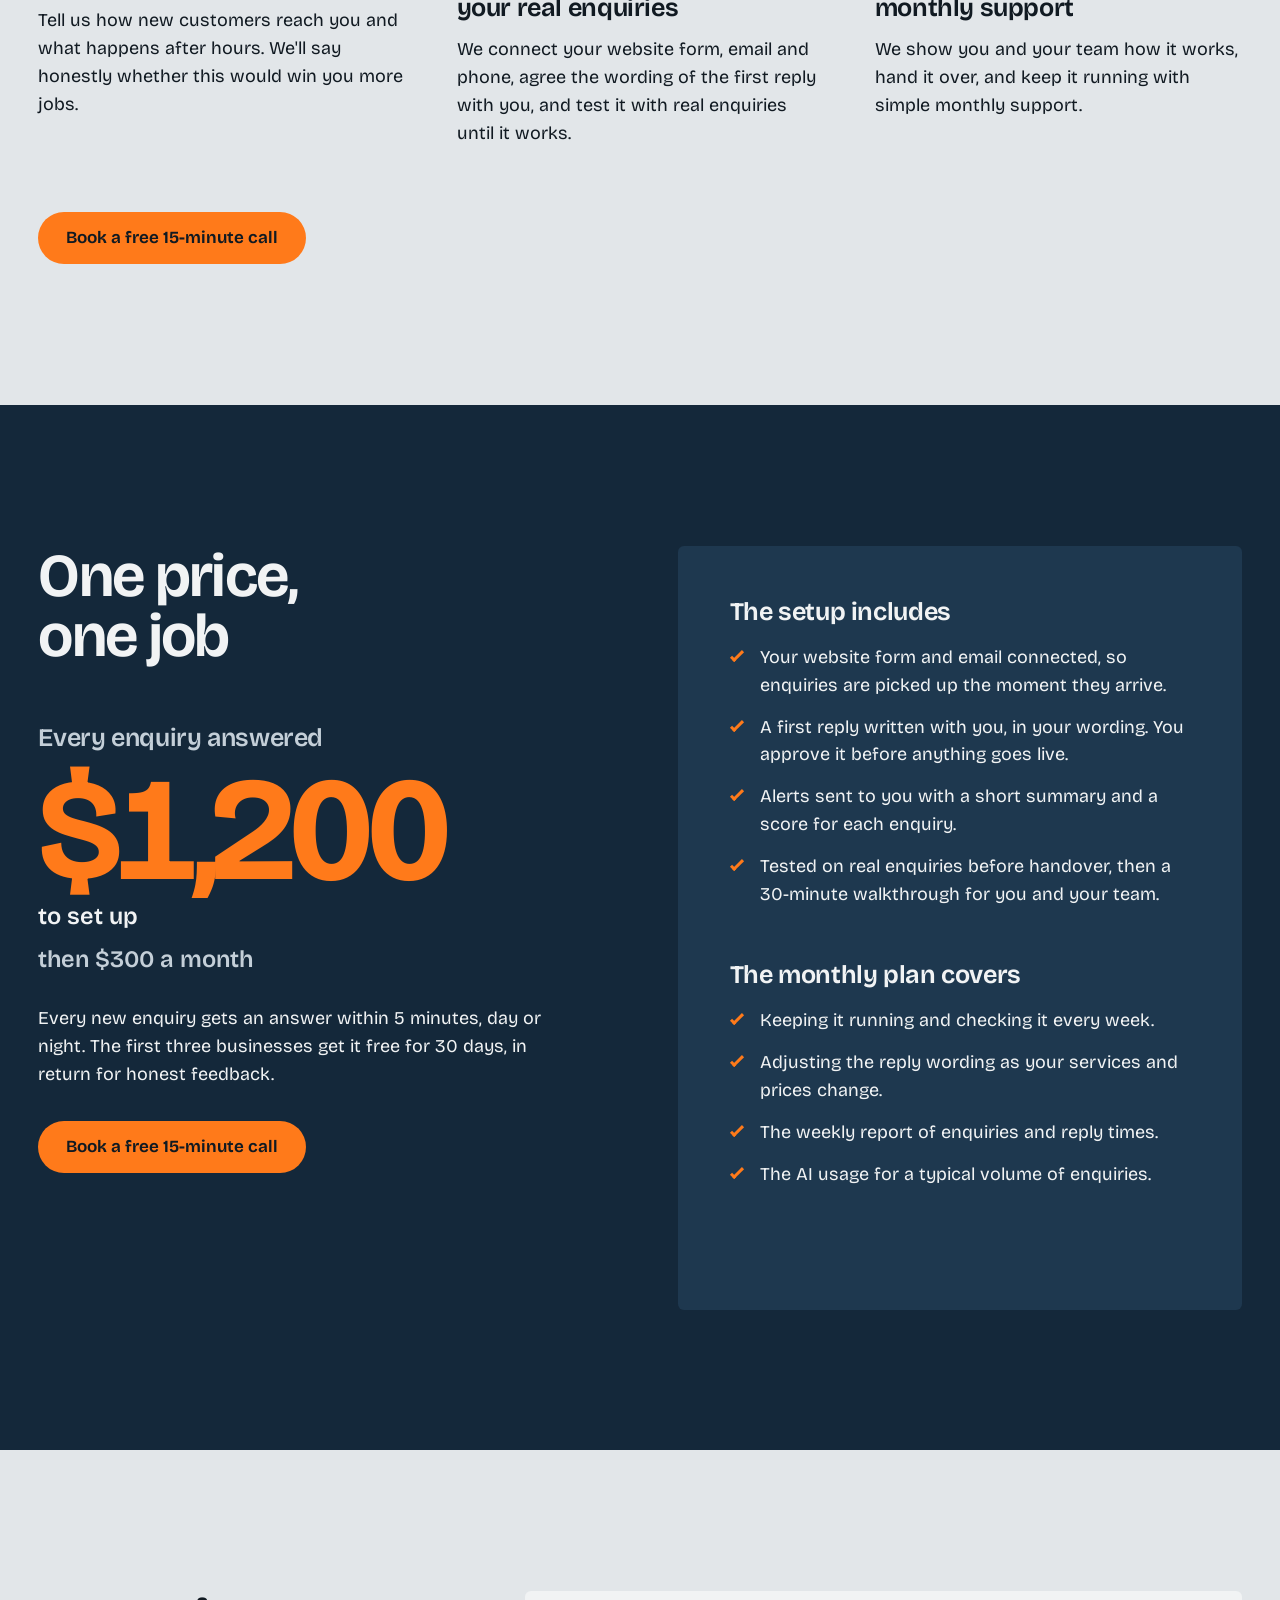
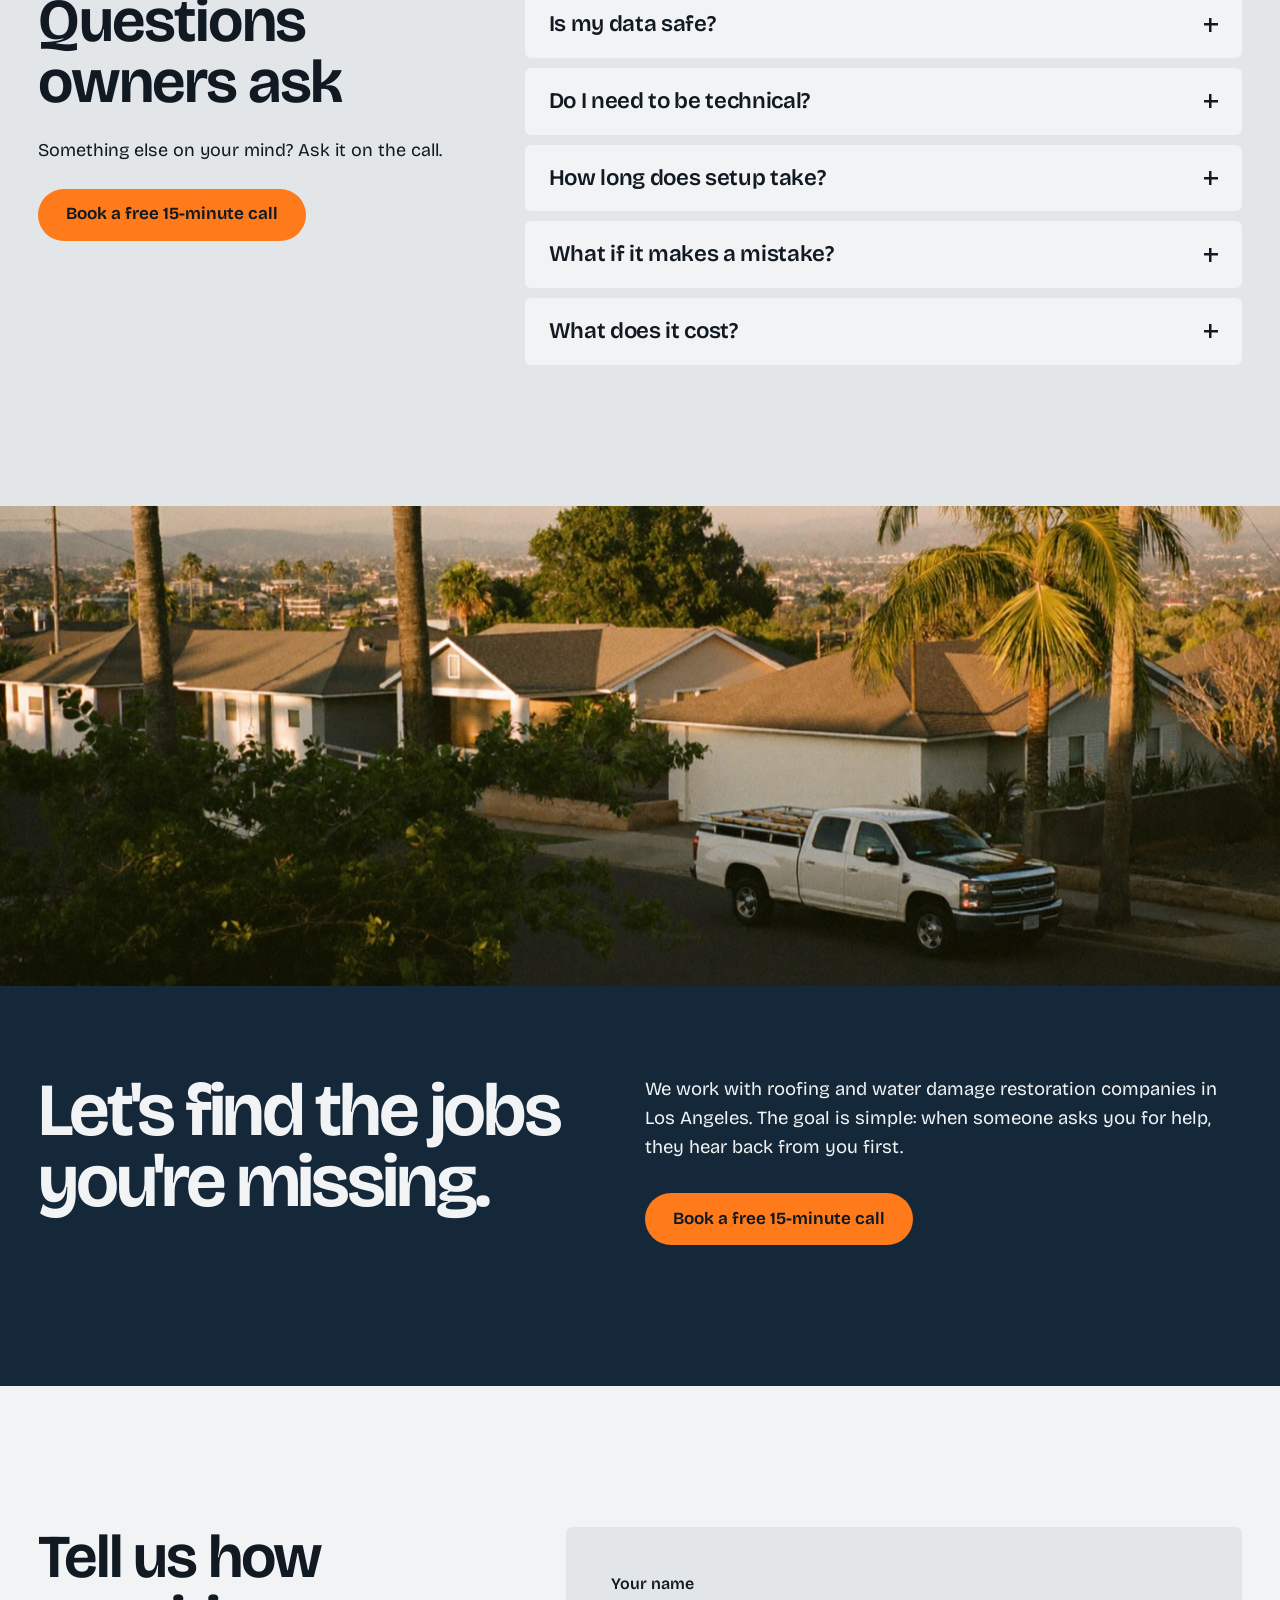
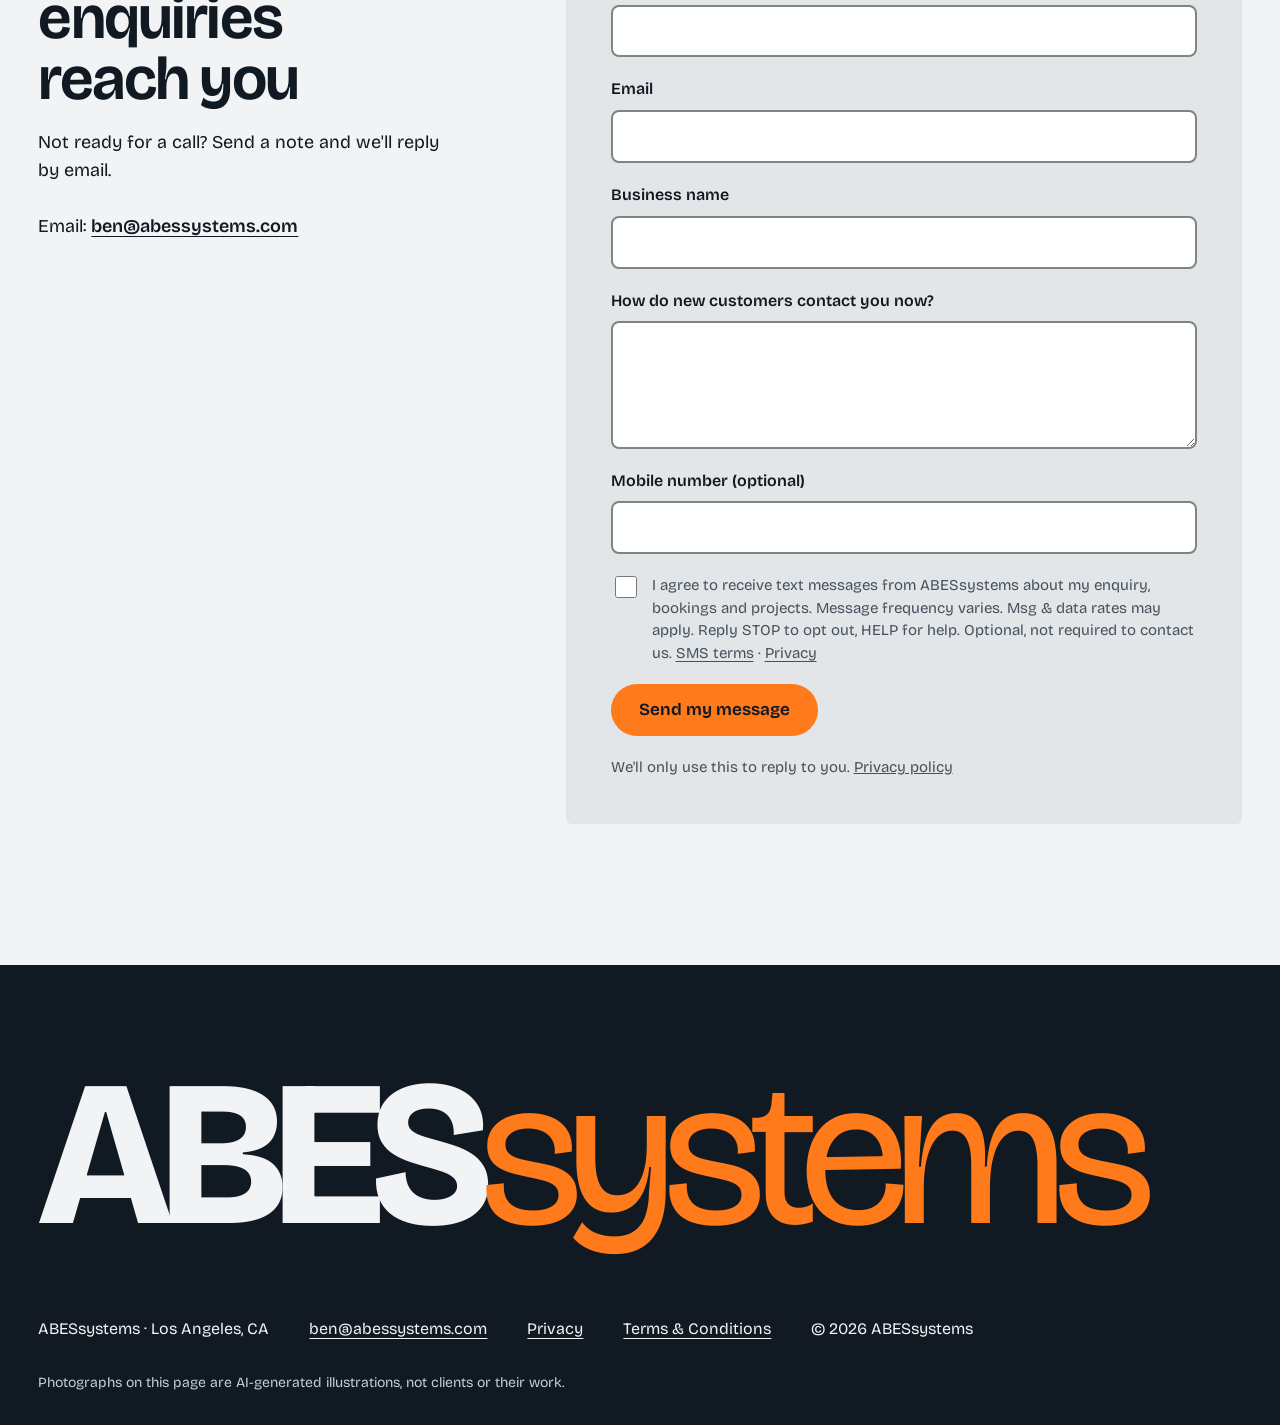
==== commit 7725bd67: "Pricing: 3-month minimum, then month to month with 30 days' notice; pilots have no minimum Co-Author" ====
--- a/index.html
+++ b/index.html
@@ -23,8 +23,8 @@
   <link rel="preconnect" href="https://fonts.gstatic.com" crossorigin>
   <link rel="stylesheet" href="https://fonts.googleapis.com/css2?family=Bricolage+Grotesque:opsz,wght@12..96,400..700&display=swap">
   <link rel="preload" as="image" href="images/roofer-la.jpg">
-  <link rel="stylesheet" href="styles.css?v=20261112c">
-  <script src="script.js?v=20261112c" defer></script>
+  <link rel="stylesheet" href="styles.css?v=20261112d">
+  <script src="script.js?v=20261112d" defer></script>
 
   <!-- [OWNER: add analytics ID] Uncomment and replace G-XXXXXXXXXX with your Google Analytics 4 ID (or swap in Plausible).
        Booking-button clicks carry data-cta attributes you can track as conversions.
@@ -61,7 +61,7 @@
           { "@type": "Question", "name": "Do I need to be technical?", "acceptedAnswer": { "@type": "Answer", "text": "No. If you can read a text message or an email, you can use it. We handle the technical side, show you and your team how it works, and stay on hand afterwards." } },
           { "@type": "Question", "name": "How long does setup take?", "acceptedAnswer": { "@type": "Answer", "text": "It depends on how enquiries reach you today, so you get a clear timeline on the free call. We start with your website form and email, so you see it working early." } },
           { "@type": "Question", "name": "What if it makes a mistake?", "acceptedAnswer": { "@type": "Answer", "text": "You approve the wording of the first reply before anything goes live. Anything the system is not sure about goes to you instead of the customer, and you can always see what it sent." } },
-          { "@type": "Question", "name": "What does it cost?", "acceptedAnswer": { "@type": "Answer", "text": "$1,200 to set up, then $300 a month. The first three businesses get it free for 30 days in return for honest feedback." } }
+          { "@type": "Question", "name": "What does it cost?", "acceptedAnswer": { "@type": "Answer", "text": "$1,200 to set up, then $300 a month, with a 3-month minimum and then month to month. The first three businesses get it free for 30 days in return for honest feedback, with no minimum." } }
         ]
       }
     ]
@@ -241,6 +241,7 @@
             <li class="reveal">Adjusting the reply wording as your services and prices change.</li>
             <li class="reveal">The weekly report of enquiries and reply times.</li>
             <li class="reveal">The AI usage for a typical volume of enquiries.</li>
+            <li class="reveal">A 3-month minimum, then month to month with 30 days' notice.</li>
           </ul>
         </div>
       </div>
@@ -273,7 +274,7 @@
           </details>
           <details class="qa reveal">
             <summary>What does it cost?</summary>
-            <p>$1,200 to set up, then $300 a month. The first three businesses get it free for 30 days in return for honest feedback.</p>
+            <p>$1,200 to set up, then $300 a month, with a 3-month minimum and then month to month. The first three businesses get it free for 30 days in return for honest feedback, with no minimum.</p>
           </details>
         </div>
       </div>
